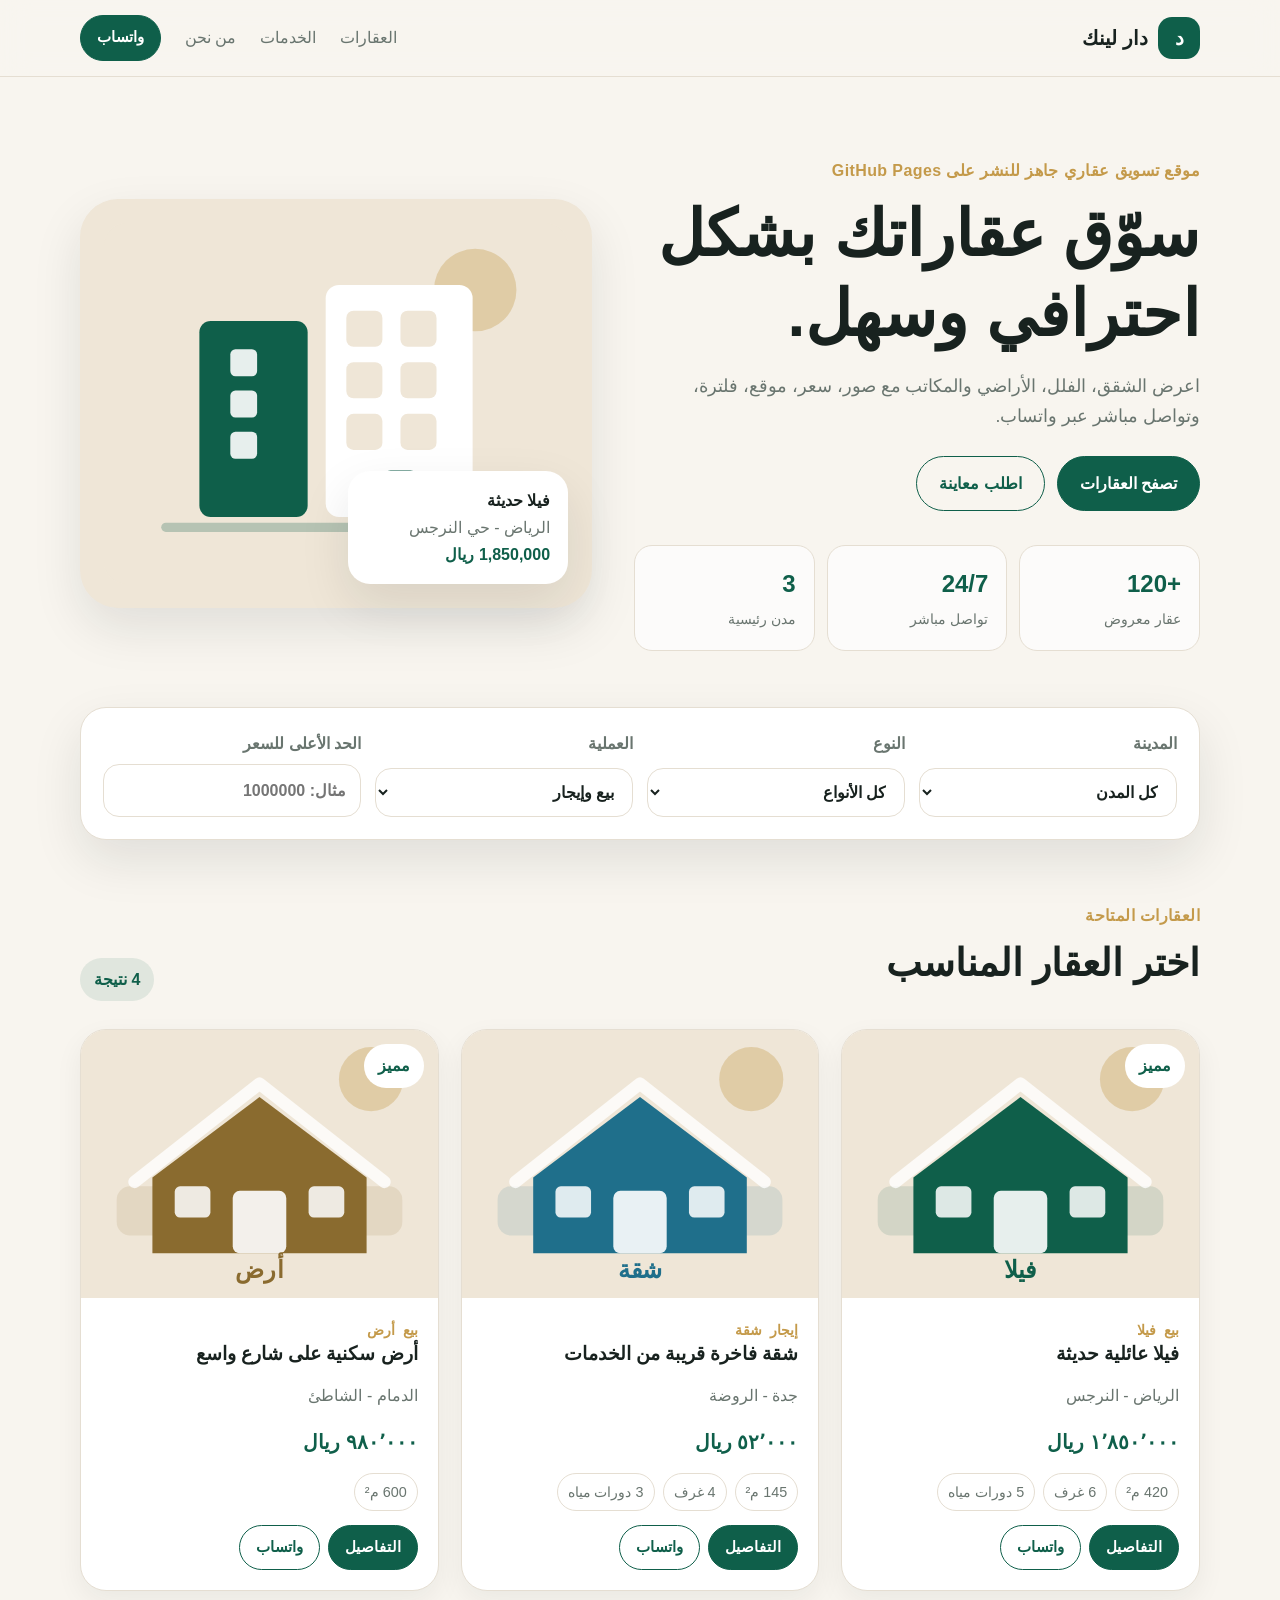
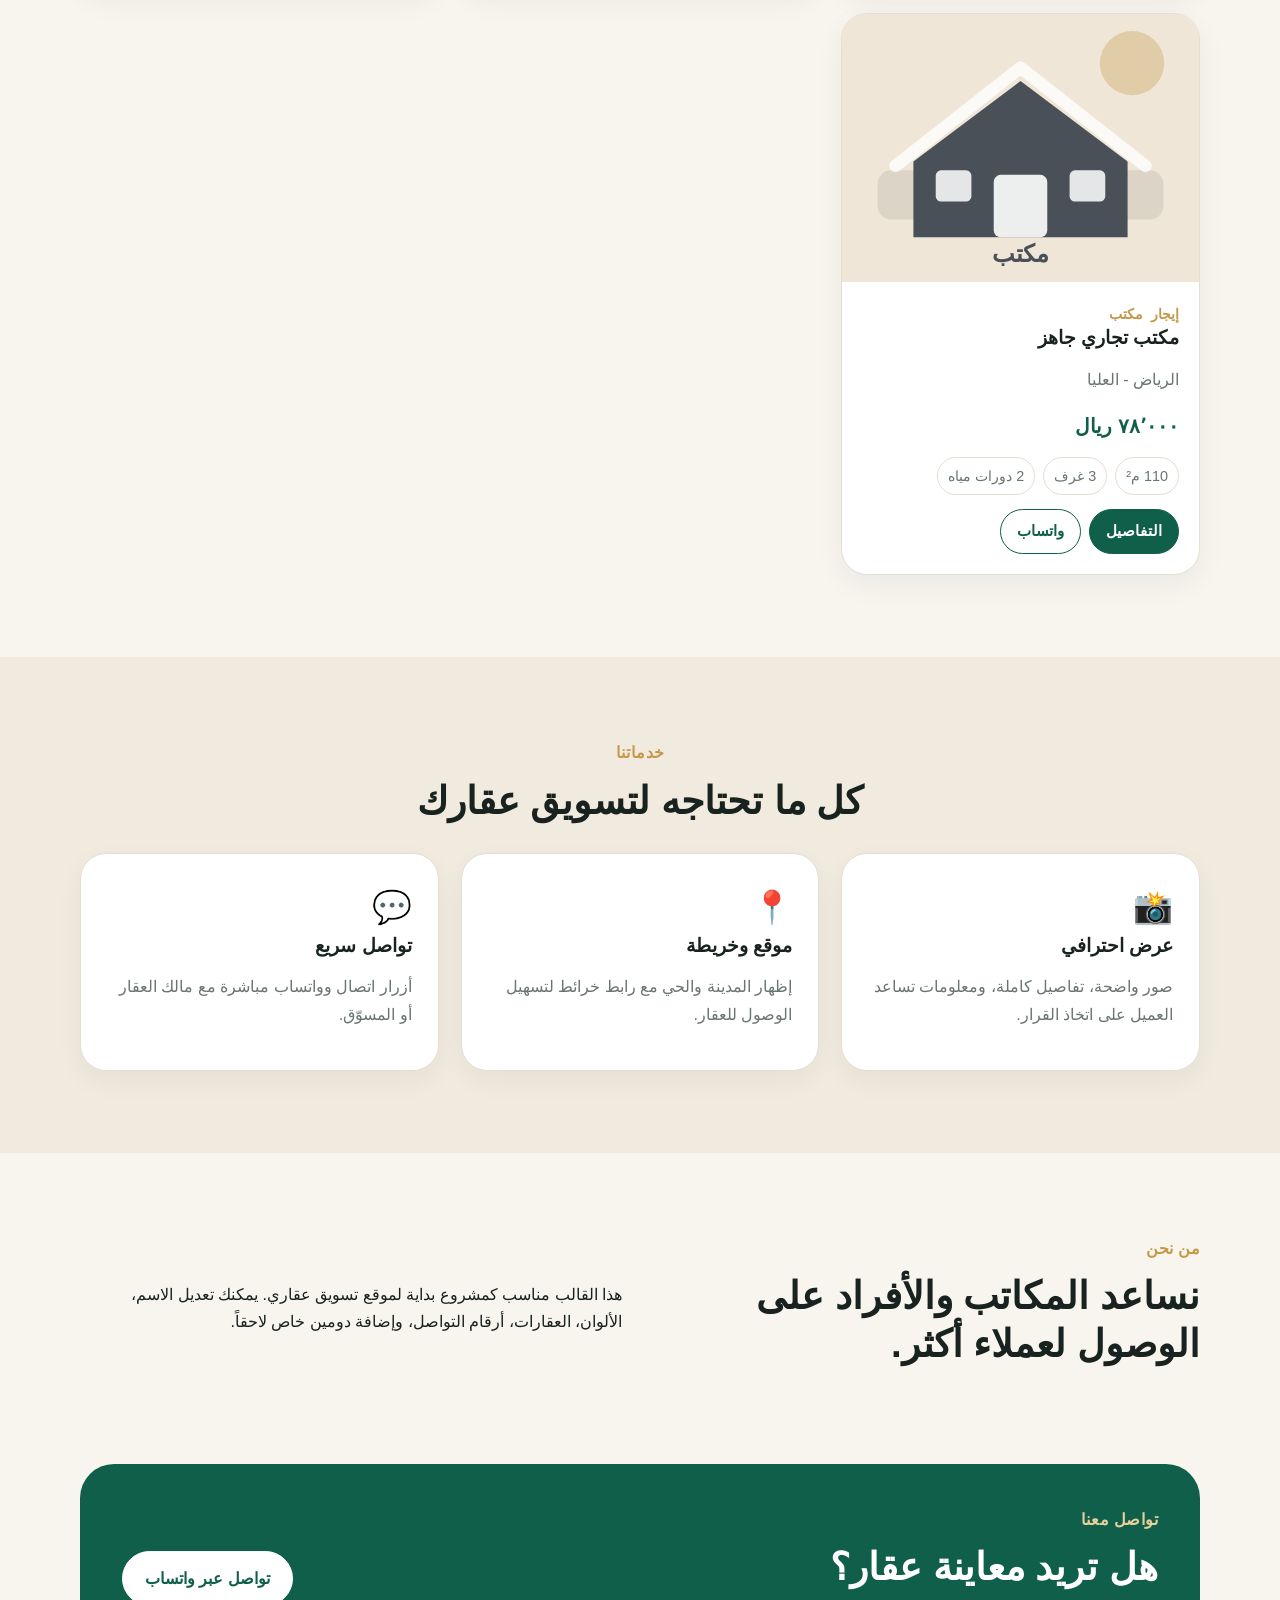
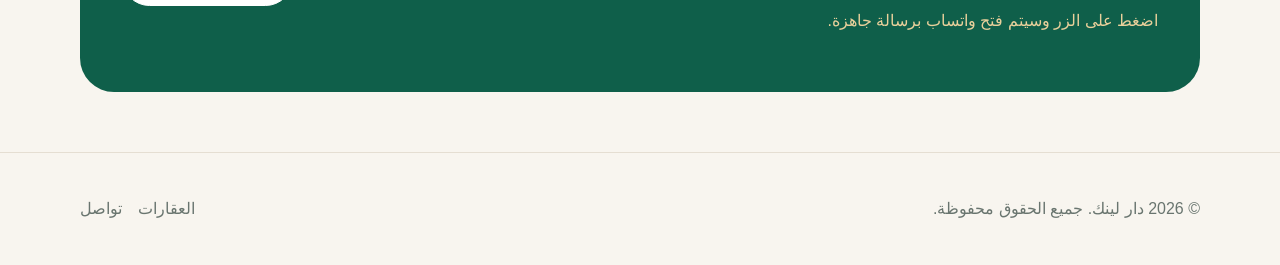
==== index.html @ 7b53329e "Update index.html" ====
<!doctype html>
<html lang="ar" dir="rtl">
<head>
  <meta charset="utf-8" />
  <meta name="viewport" content="width=device-width, initial-scale=1" />
  <meta name="description" content=" تسويق عقاري لعرض الشقق والفلل والأراضي للبيع والإيجار." />
  <title>دار لينك | تسويق عقاري</title>
  <link rel="stylesheet" href="assets/css/style.css" />
</head>
<body>
  <header class="site-header">
    <nav class="navbar container">
      <a class="brand" href="index.html" aria-label="الصفحة الرئيسية">
        <span class="brand-mark">د</span>
        <span>دار لينك</span>
      </a>
      <button class="menu-toggle" aria-label="فتح القائمة">☰</button>
      <div class="nav-links">
        <a href="#properties">العقارات</a>
        <a href="#services">الخدمات</a>
        <a href="#about">من نحن</a>
        <a class="btn btn-small" href="https://wa.me/966500000000" target="_blank" rel="noreferrer">واتساب</a>
      </div>
    </nav>
  </header>

  <main>
    <section class="hero">
      <div class="container hero-grid">
        <div class="hero-content">
          <p class="eyebrow">موقع تسويق عقاري جاهز للنشر على GitHub Pages</p>
          <h1>سوّق عقاراتك بشكل احترافي وسهل.</h1>
          <p class="hero-text">اعرض الشقق، الفلل، الأراضي والمكاتب مع صور، سعر، موقع، فلترة، وتواصل مباشر عبر واتساب.</p>
          <div class="hero-actions">
            <a class="btn" href="#properties">تصفح العقارات</a>
            <a class="btn btn-outline" href="#contact">اطلب معاينة</a>
          </div>
          <div class="stats">
            <div><strong>+120</strong><span>عقار معروض</span></div>
            <div><strong>24/7</strong><span>تواصل مباشر</span></div>
            <div><strong>3</strong><span>مدن رئيسية</span></div>
          </div>
        </div>
        <div class="hero-card">
          <img src="assets/img/hero-building.svg" alt="واجهة عقارية حديثة" />
          <div class="floating-card">
            <strong>فيلا حديثة</strong>
            <span>الرياض - حي النرجس</span>
            <b>1,850,000 ريال</b>
          </div>
        </div>
      </div>
    </section>

    <section class="search-panel container" aria-label="بحث العقارات">
      <div class="filter-grid">
        <label>
          المدينة
          <select id="cityFilter">
            <option value="all">كل المدن</option>
          </select>
        </label>
        <label>
          النوع
          <select id="typeFilter">
            <option value="all">كل الأنواع</option>
          </select>
        </label>
        <label>
          العملية
          <select id="purposeFilter">
            <option value="all">بيع وإيجار</option>
            <option value="بيع">بيع</option>
            <option value="إيجار">إيجار</option>
          </select>
        </label>
        <label>
          الحد الأعلى للسعر
          <input id="priceFilter" type="number" placeholder="مثال: 1000000" />
        </label>
      </div>
    </section>

    <section id="properties" class="section container">
      <div class="section-heading">
        <div>
          <p class="eyebrow">العقارات المتاحة</p>
          <h2>اختر العقار المناسب</h2>
        </div>
        <span id="resultCount" class="pill"></span>
      </div>
      <div id="propertiesGrid" class="properties-grid"></div>
    </section>

    <section id="services" class="section section-soft">
      <div class="container">
        <div class="section-heading centered">
          <p class="eyebrow">خدماتنا</p>
          <h2>كل ما تحتاجه لتسويق عقارك</h2>
        </div>
        <div class="service-grid">
          <article class="service-card">
            <span>📸</span>
            <h3>عرض احترافي</h3>
            <p>صور واضحة، تفاصيل كاملة، ومعلومات تساعد العميل على اتخاذ القرار.</p>
          </article>
          <article class="service-card">
            <span>📍</span>
            <h3>موقع وخريطة</h3>
            <p>إظهار المدينة والحي مع رابط خرائط لتسهيل الوصول للعقار.</p>
          </article>
          <article class="service-card">
            <span>💬</span>
            <h3>تواصل سريع</h3>
            <p>أزرار اتصال وواتساب مباشرة مع مالك العقار أو المسوّق.</p>
          </article>
        </div>
      </div>
    </section>

    <section id="about" class="section container split-section">
      <div>
        <p class="eyebrow">من نحن</p>
        <h2>نساعد المكاتب والأفراد على الوصول لعملاء أكثر.</h2>
      </div>
      <p>هذا القالب مناسب كمشروع بداية لموقع تسويق عقاري. يمكنك تعديل الاسم، الألوان، العقارات، أرقام التواصل، وإضافة دومين خاص لاحقاً.</p>
    </section>

    <section id="contact" class="section container contact-box">
      <div>
        <p class="eyebrow">تواصل معنا</p>
        <h2>هل تريد معاينة عقار؟</h2>
        <p>اضغط على الزر وسيتم فتح واتساب برسالة جاهزة.</p>
      </div>
      <a class="btn" href="https://wa.me/966500000000?text=السلام%20عليكم،%20أرغب%20بالاستفسار%20عن%20عقار" target="_blank" rel="noreferrer">تواصل عبر واتساب</a>
    </section>
  </main>

  <footer class="site-footer">
    <div class="container footer-grid">
      <p>© <span id="year"></span> دار لينك. جميع الحقوق محفوظة.</p>
      <div>
        <a href="#properties">العقارات</a>
        <a href="#contact">تواصل</a>
      </div>
    </div>
  </footer>

  <script src="assets/js/data.js"></script>
  <script src="assets/js/main.js"></script>
</body>
</html>
---- assets/css/style.css ----
:root {
  --bg: #f8f5ef;
  --surface: #ffffff;
  --soft: #efe6d7;
  --text: #18221f;
  --muted: #69756f;
  --primary: #0f5f4a;
  --primary-dark: #0a4335;
  --accent: #c49a4a;
  --border: #e5ded2;
  --shadow: 0 20px 50px rgba(24, 34, 31, .10);
  --radius: 26px;
}

* { box-sizing: border-box; }
html { scroll-behavior: smooth; }
body {
  margin: 0;
  font-family: Tahoma, Arial, sans-serif;
  background: var(--bg);
  color: var(--text);
  line-height: 1.7;
}
a { color: inherit; text-decoration: none; }
img { max-width: 100%; display: block; }
.container { width: min(1120px, calc(100% - 32px)); margin-inline: auto; }

.site-header {
  position: sticky;
  top: 0;
  z-index: 50;
  background: rgba(248, 245, 239, .88);
  backdrop-filter: blur(14px);
  border-bottom: 1px solid var(--border);
}
.navbar { min-height: 76px; display: flex; align-items: center; justify-content: space-between; gap: 24px; }
.brand { display: inline-flex; align-items: center; gap: 10px; font-weight: 800; font-size: 1.25rem; }
.brand-mark {
  width: 42px; height: 42px; display: grid; place-items: center;
  border-radius: 14px; background: var(--primary); color: white;
}
.nav-links { display: flex; align-items: center; gap: 24px; color: var(--muted); }
.nav-links a:hover { color: var(--primary); }
.menu-toggle { display: none; border: 0; background: var(--surface); font-size: 1.5rem; border-radius: 12px; padding: 6px 12px; }

.btn {
  display: inline-flex; align-items: center; justify-content: center;
  padding: 13px 22px; border-radius: 999px; border: 1px solid var(--primary);
  background: var(--primary); color: white; font-weight: 700; cursor: pointer;
  transition: transform .2s ease, background .2s ease;
}
.btn:hover { transform: translateY(-2px); background: var(--primary-dark); }
.btn-outline { background: transparent; color: var(--primary); }
.btn-outline:hover { color: white; }
.btn-small { padding: 9px 16px; font-size: .92rem; }

.hero { padding: 80px 0 36px; overflow: hidden; }
.hero-grid { display: grid; grid-template-columns: 1.05fr .95fr; gap: 42px; align-items: center; }
.eyebrow { margin: 0 0 10px; color: var(--accent); font-weight: 800; letter-spacing: .4px; }
h1, h2, h3 { line-height: 1.25; margin: 0 0 14px; }
h1 { font-size: clamp(2.2rem, 5vw, 4.9rem); max-width: 780px; }
h2 { font-size: clamp(1.8rem, 3vw, 3rem); }
.hero-text { color: var(--muted); font-size: 1.1rem; max-width: 620px; }
.hero-actions { display: flex; flex-wrap: wrap; gap: 12px; margin-top: 24px; }
.stats { display: grid; grid-template-columns: repeat(3, 1fr); gap: 12px; margin-top: 34px; }
.stats div { background: rgba(255,255,255,.68); border: 1px solid var(--border); border-radius: 18px; padding: 18px; }
.stats strong { display: block; font-size: 1.5rem; color: var(--primary); }
.stats span { color: var(--muted); font-size: .9rem; }
.hero-card { position: relative; background: var(--soft); padding: 24px; border-radius: 38px; box-shadow: var(--shadow); }
.floating-card { position: absolute; right: 24px; bottom: 24px; background: white; border-radius: 22px; padding: 16px 18px; min-width: 220px; box-shadow: var(--shadow); }
.floating-card span { display: block; color: var(--muted); }
.floating-card b { color: var(--primary); }

.search-panel {
  background: var(--surface); border: 1px solid var(--border); border-radius: var(--radius);
  padding: 22px; box-shadow: var(--shadow); transform: translateY(20px);
}
.filter-grid { display: grid; grid-template-columns: repeat(4, 1fr); gap: 14px; }
label { display: grid; gap: 7px; color: var(--muted); font-weight: 700; }
select, input, textarea {
  width: 100%; border: 1px solid var(--border); border-radius: 16px; padding: 12px 14px;
  background: #fff; color: var(--text); font: inherit; outline: none;
}
select:focus, input:focus, textarea:focus { border-color: var(--primary); }

.section { padding: 82px 0; }
.section-soft { background: #f1eadf; }
.section-heading { display: flex; align-items: end; justify-content: space-between; gap: 16px; margin-bottom: 28px; }
.section-heading.centered { text-align: center; display: block; }
.pill, .badge { background: rgba(15, 95, 74, .1); color: var(--primary); padding: 8px 14px; border-radius: 999px; font-weight: 800; }
.properties-grid { display: grid; grid-template-columns: repeat(3, 1fr); gap: 22px; }
.property-card { background: var(--surface); border: 1px solid var(--border); border-radius: var(--radius); overflow: hidden; box-shadow: 0 10px 28px rgba(24,34,31,.06); }
.property-image { position: relative; aspect-ratio: 4/3; background: var(--soft); overflow: hidden; }
.property-image img { width: 100%; height: 100%; object-fit: cover; }
.badge { position: absolute; top: 14px; right: 14px; background: white; }
.property-body { padding: 20px; }
.property-meta { display: flex; gap: 8px; color: var(--accent); font-weight: 800; font-size: .9rem; }
.property-body p, .muted, .location { color: var(--muted); }
.price { display: block; color: var(--primary); font-size: 1.25rem; margin: 10px 0; }
.price.big { font-size: 2rem; }
.features { display: flex; flex-wrap: wrap; gap: 8px; margin: 14px 0; }
.features span { border: 1px solid var(--border); border-radius: 999px; padding: 6px 10px; color: var(--muted); font-size: .9rem; }
.card-actions { display: flex; gap: 8px; flex-wrap: wrap; }
.empty-state { grid-column: 1 / -1; text-align: center; padding: 50px; background: white; border-radius: var(--radius); color: var(--muted); }

.service-grid { display: grid; grid-template-columns: repeat(3, 1fr); gap: 22px; margin-top: 28px; }
.service-card { background: var(--surface); border: 1px solid var(--border); padding: 26px; border-radius: var(--radius); box-shadow: 0 10px 26px rgba(24,34,31,.05); }
.service-card span { font-size: 2rem; }
.service-card p { color: var(--muted); }
.split-section { display: grid; grid-template-columns: 1fr 1fr; gap: 36px; align-items: center; }
.contact-box { background: var(--primary); color: white; border-radius: 34px; padding: 42px; margin-bottom: 60px; display: flex; justify-content: space-between; gap: 20px; align-items: center; }
.contact-box .eyebrow, .contact-box p { color: #e9d09b; }
.contact-box .btn { background: white; color: var(--primary); border-color: white; }

.site-footer { border-top: 1px solid var(--border); padding: 26px 0; color: var(--muted); }
.footer-grid { display: flex; align-items: center; justify-content: space-between; gap: 16px; }
.footer-grid div { display: flex; gap: 16px; }

.details-card { background: white; border: 1px solid var(--border); border-radius: 34px; padding: 28px; box-shadow: var(--shadow); }
.details-grid { display: grid; grid-template-columns: .95fr 1.05fr; gap: 32px; align-items: center; }
.details-image { width: 100%; border-radius: 26px; background: var(--soft); }
.details-features { margin: 22px 0; }
.narrow { width: min(760px, calc(100% - 32px)); }
.form-card { background: white; border: 1px solid var(--border); border-radius: var(--radius); padding: 24px; display: grid; gap: 16px; box-shadow: var(--shadow); }

@media (max-width: 900px) {
  .hero-grid, .details-grid, .split-section { grid-template-columns: 1fr; }
  .filter-grid, .properties-grid, .service-grid { grid-template-columns: 1fr 1fr; }
}
@media (max-width: 680px) {
  .menu-toggle { display: block; }
  .nav-links { display: none; position: absolute; top: 76px; left: 16px; right: 16px; background: white; border: 1px solid var(--border); border-radius: 20px; padding: 18px; flex-direction: column; align-items: stretch; }
  .nav-links.visible { display: flex; }
  .filter-grid, .properties-grid, .service-grid, .stats { grid-template-columns: 1fr; }
  .hero { padding-top: 42px; }
  .contact-box, .footer-grid { flex-direction: column; align-items: flex-start; }
  .floating-card { position: static; margin-top: 12px; }
}
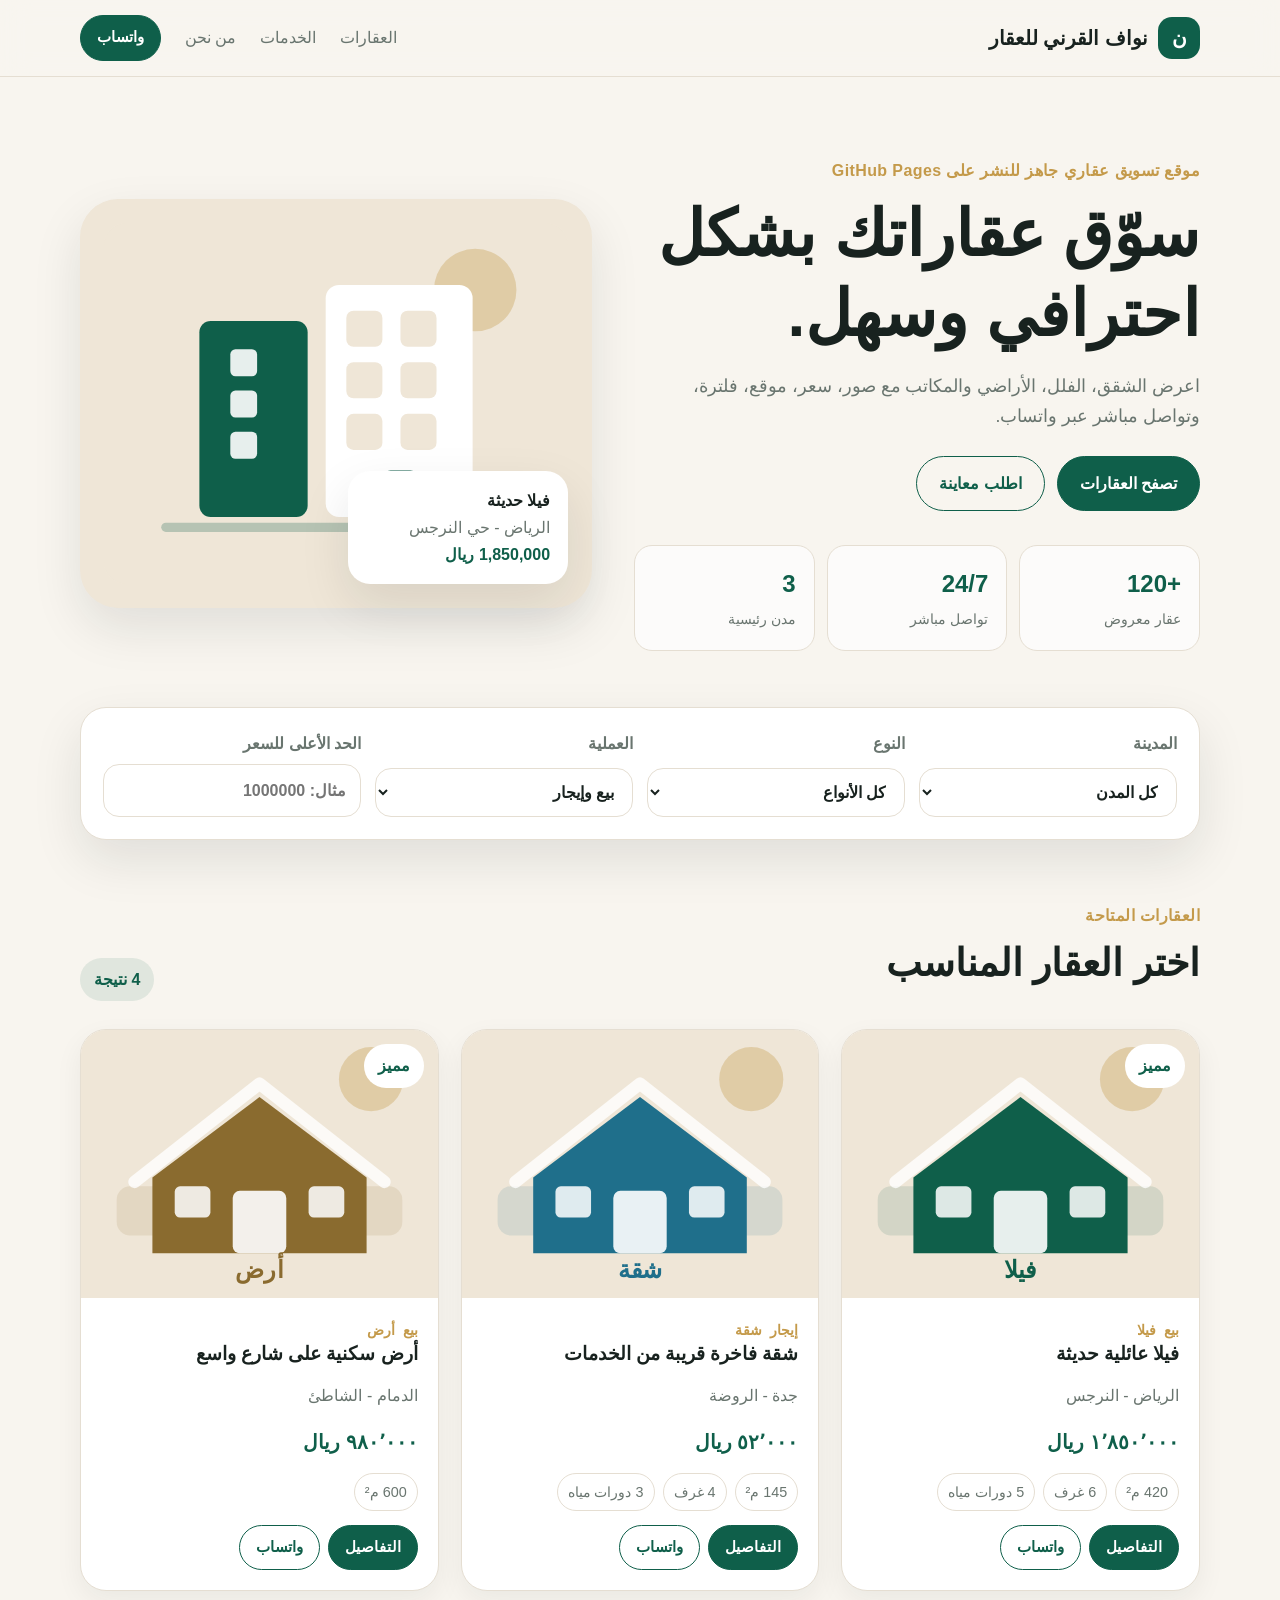
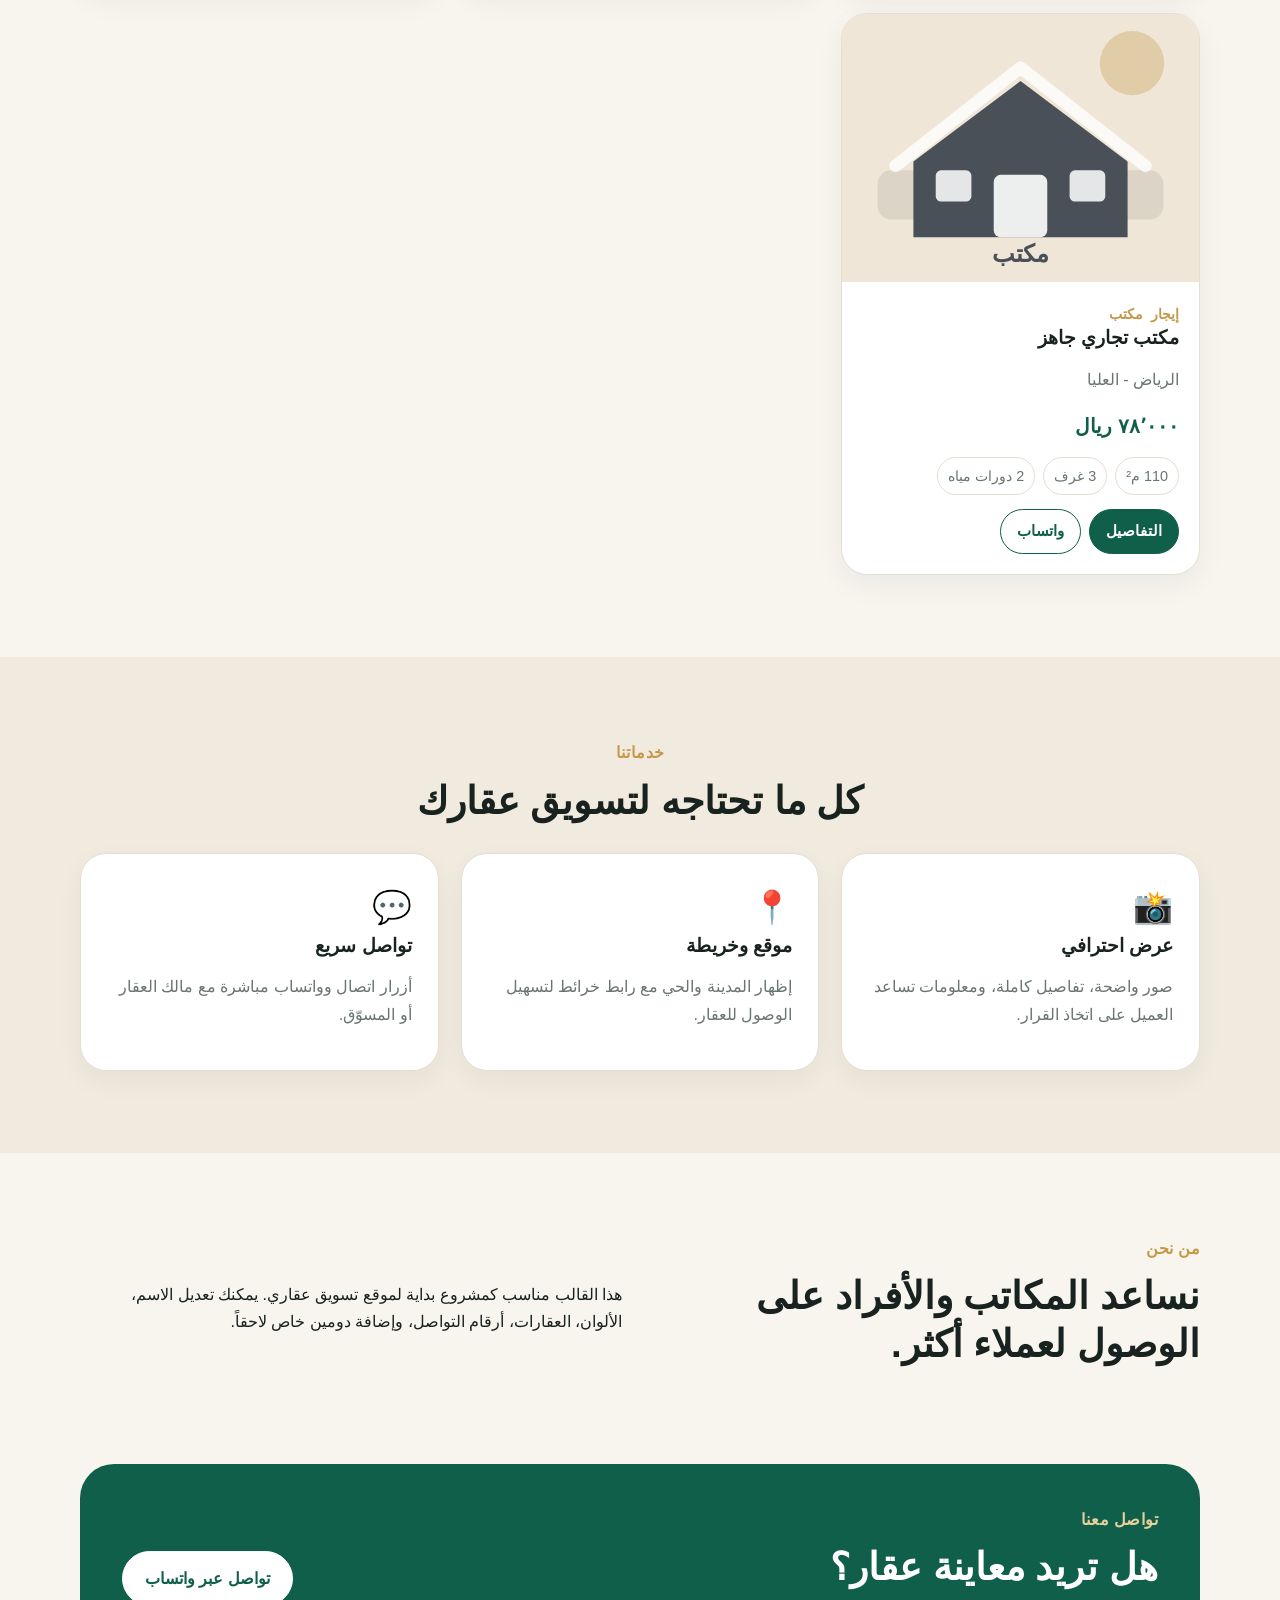
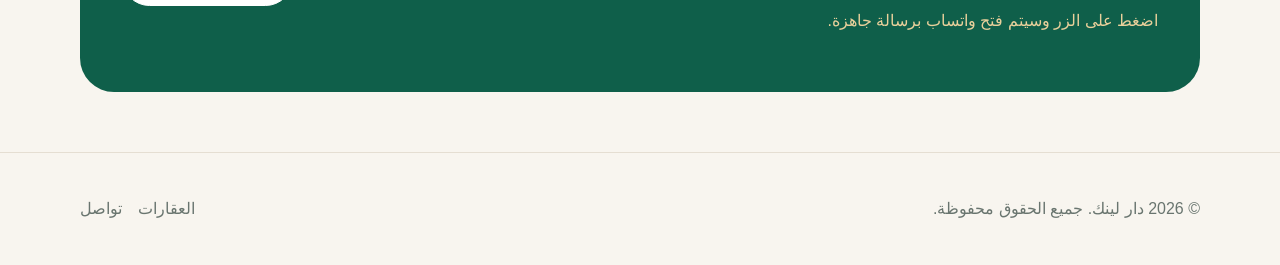
==== commit 7a75f287: "Update index.html" ====
--- a/index.html
+++ b/index.html
@@ -4,15 +4,15 @@
   <meta charset="utf-8" />
   <meta name="viewport" content="width=device-width, initial-scale=1" />
   <meta name="description" content=" تسويق عقاري لعرض الشقق والفلل والأراضي للبيع والإيجار." />
-  <title>دار لينك | تسويق عقاري</title>
+  <title>نواف القرني للعقار</title>
   <link rel="stylesheet" href="assets/css/style.css" />
 </head>
 <body>
   <header class="site-header">
     <nav class="navbar container">
       <a class="brand" href="index.html" aria-label="الصفحة الرئيسية">
-        <span class="brand-mark">د</span>
-        <span>دار لينك</span>
+        <span class="brand-mark">ن</span>
+        <span>نواف القرني للعقار</span>
       </a>
       <button class="menu-toggle" aria-label="فتح القائمة">☰</button>
       <div class="nav-links">
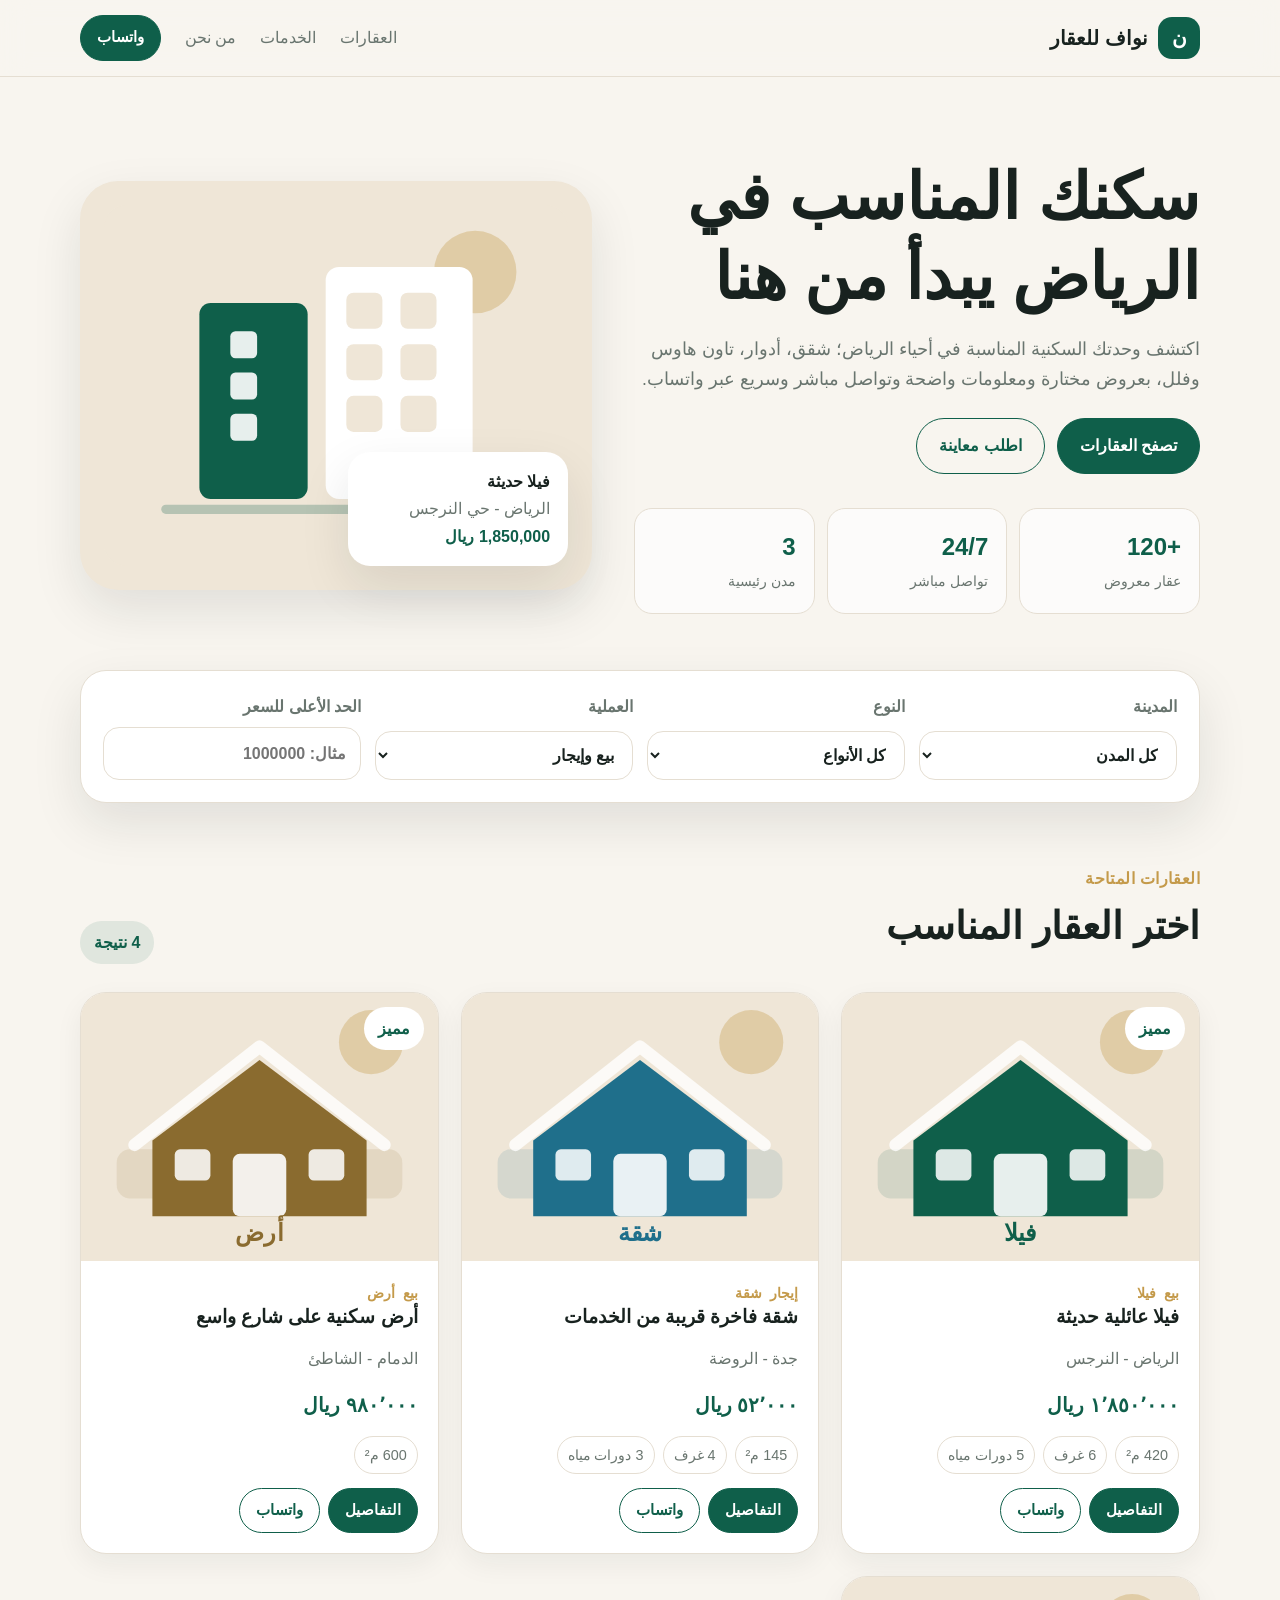
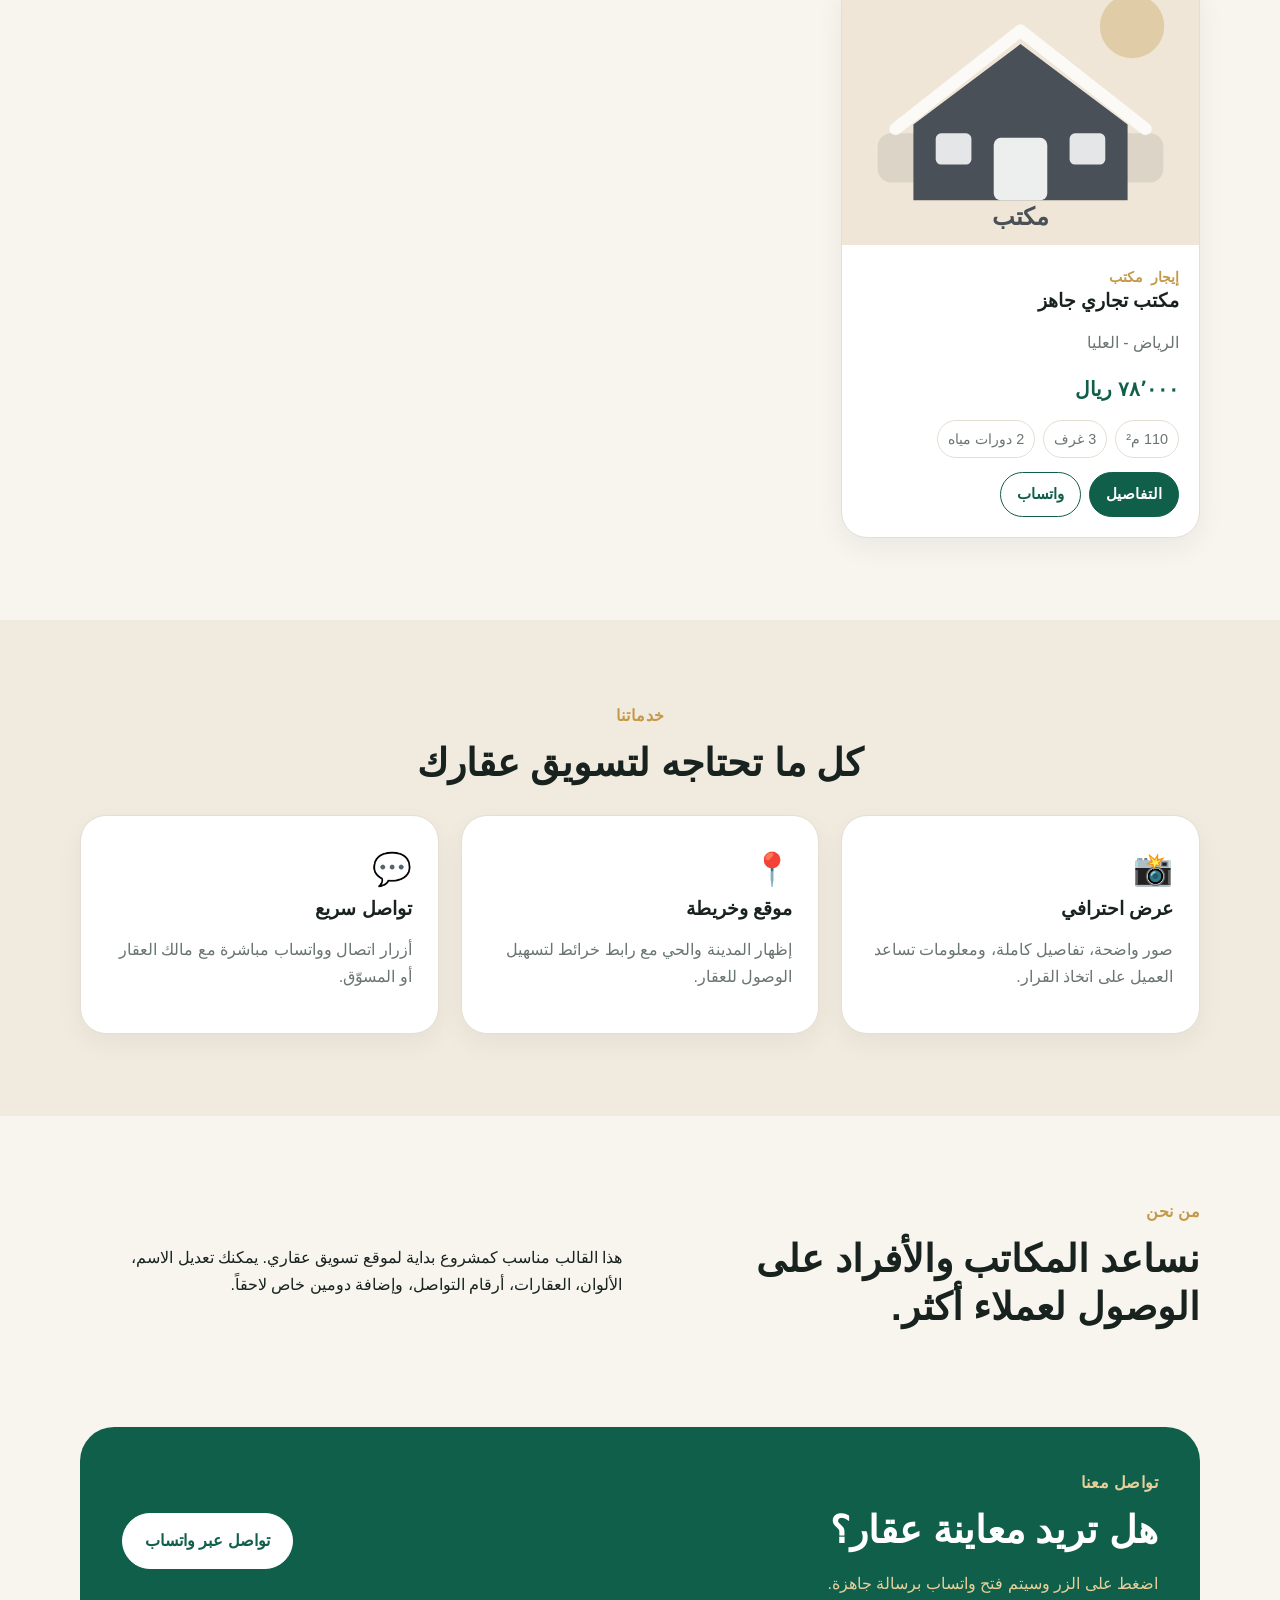
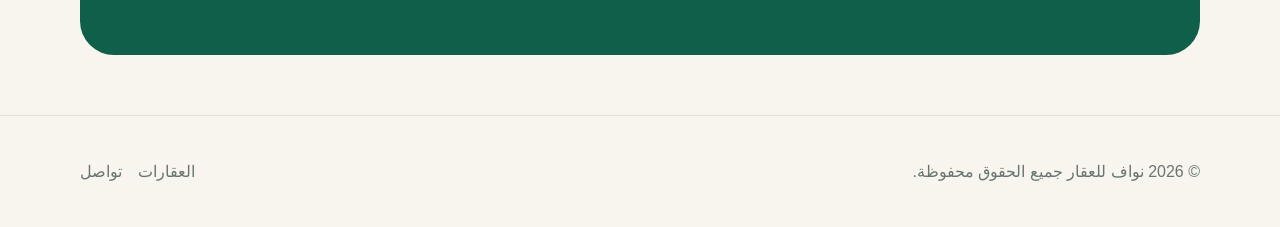
==== commit 14825793: "Update index.html" ====
--- a/index.html
+++ b/index.html
@@ -4,7 +4,7 @@
   <meta charset="utf-8" />
   <meta name="viewport" content="width=device-width, initial-scale=1" />
   <meta name="description" content=" تسويق عقاري لعرض الشقق والفلل والأراضي للبيع والإيجار." />
-  <title>نواف القرني للعقار</title>
+  <title>نواف للعقار</title>
   <link rel="stylesheet" href="assets/css/style.css" />
 </head>
 <body>
@@ -12,14 +12,14 @@
     <nav class="navbar container">
       <a class="brand" href="index.html" aria-label="الصفحة الرئيسية">
         <span class="brand-mark">ن</span>
-        <span>نواف القرني للعقار</span>
+        <span>نواف للعقار</span>
       </a>
       <button class="menu-toggle" aria-label="فتح القائمة">☰</button>
       <div class="nav-links">
         <a href="#properties">العقارات</a>
         <a href="#services">الخدمات</a>
         <a href="#about">من نحن</a>
-        <a class="btn btn-small" href="https://wa.me/966500000000" target="_blank" rel="noreferrer">واتساب</a>
+        <a class="btn btn-small" href="https://wa.me/966566081499" target="_blank" rel="noreferrer">واتساب</a>
       </div>
     </nav>
   </header>
@@ -28,9 +28,9 @@
     <section class="hero">
       <div class="container hero-grid">
         <div class="hero-content">
-          <p class="eyebrow">موقع تسويق عقاري جاهز للنشر على GitHub Pages</p>
-          <h1>سوّق عقاراتك بشكل احترافي وسهل.</h1>
-          <p class="hero-text">اعرض الشقق، الفلل، الأراضي والمكاتب مع صور، سعر، موقع، فلترة، وتواصل مباشر عبر واتساب.</p>
+          
+          <h1>سكنك المناسب في الرياض يبدأ من هنا</h1>
+          <p class="hero-text">اكتشف وحدتك السكنية المناسبة في أحياء الرياض؛ شقق، أدوار، تاون هاوس وفلل، بعروض مختارة ومعلومات واضحة وتواصل مباشر وسريع عبر واتساب.</p>
           <div class="hero-actions">
             <a class="btn" href="#properties">تصفح العقارات</a>
             <a class="btn btn-outline" href="#contact">اطلب معاينة</a>
@@ -138,7 +138,7 @@
 
   <footer class="site-footer">
     <div class="container footer-grid">
-      <p>© <span id="year"></span> دار لينك. جميع الحقوق محفوظة.</p>
+      <p>© <span id="year"></span> نواف للعقار جميع الحقوق محفوظة.</p>
       <div>
         <a href="#properties">العقارات</a>
         <a href="#contact">تواصل</a>
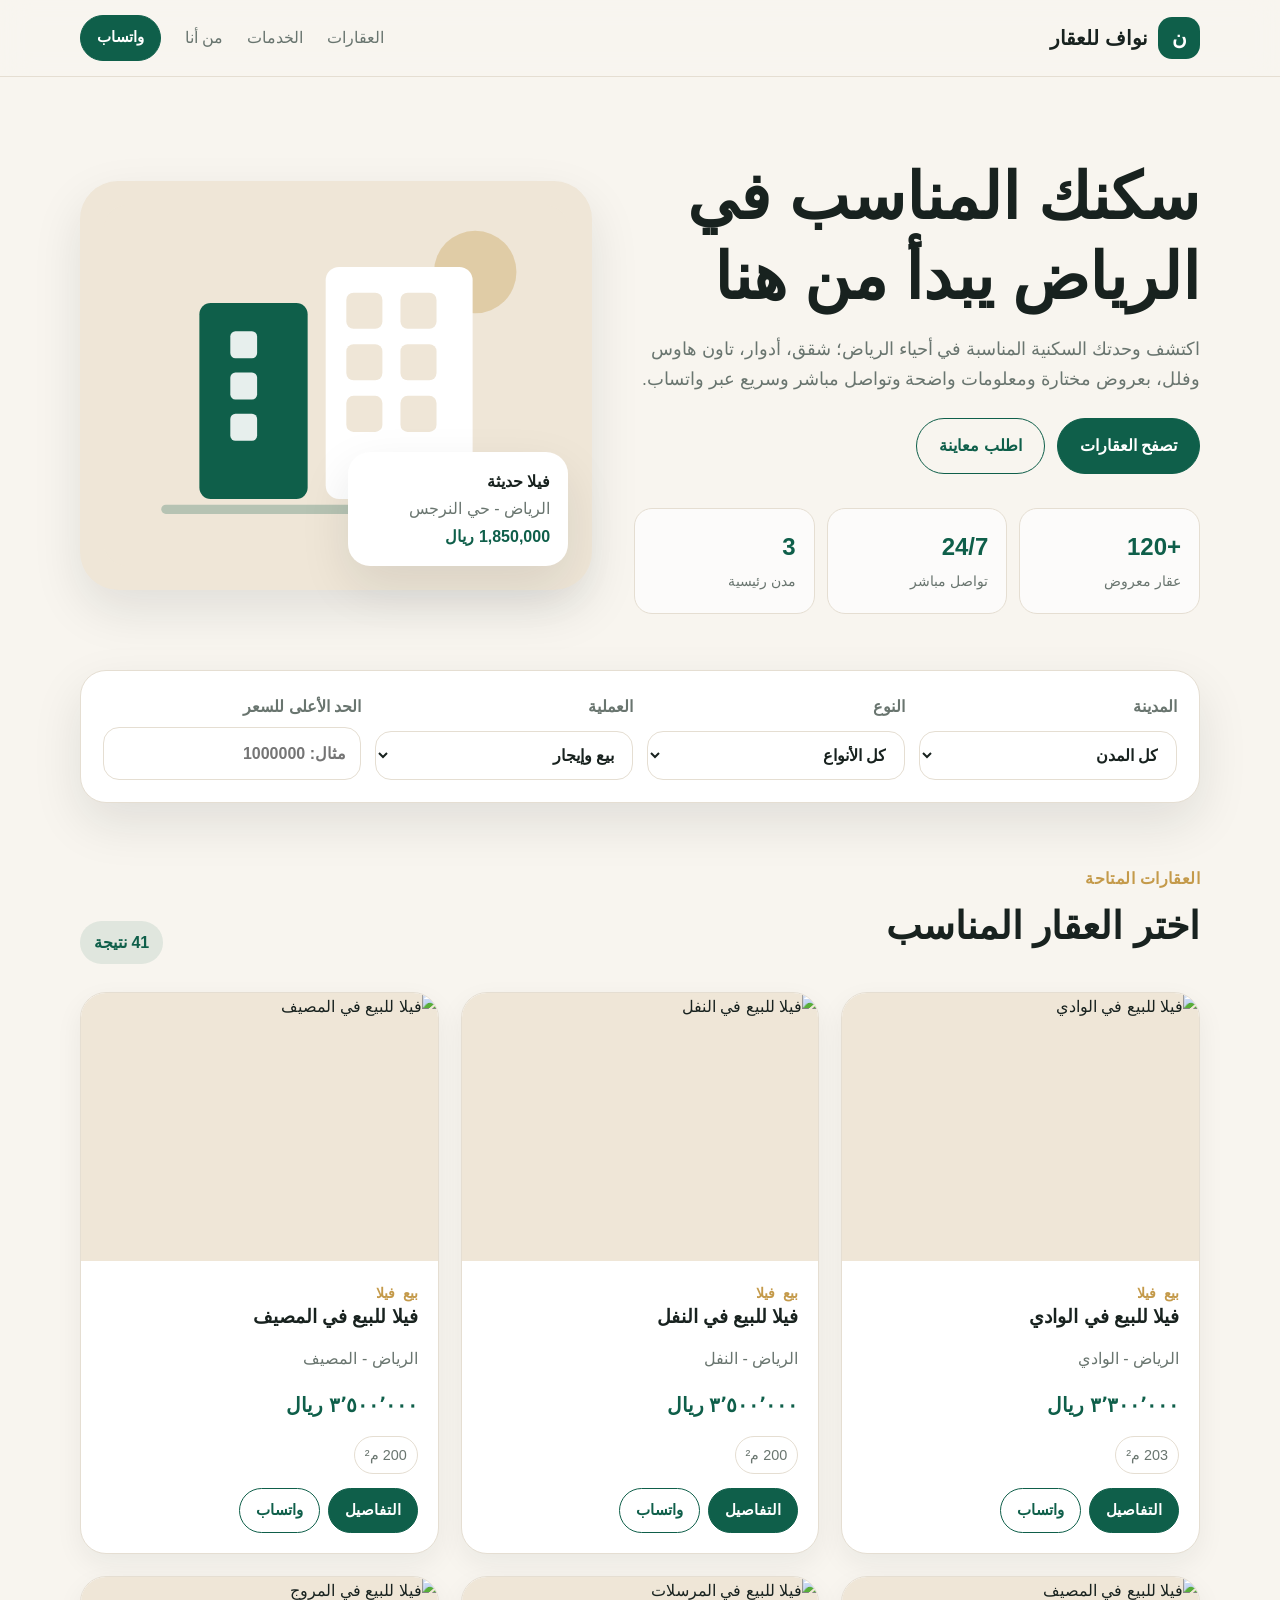
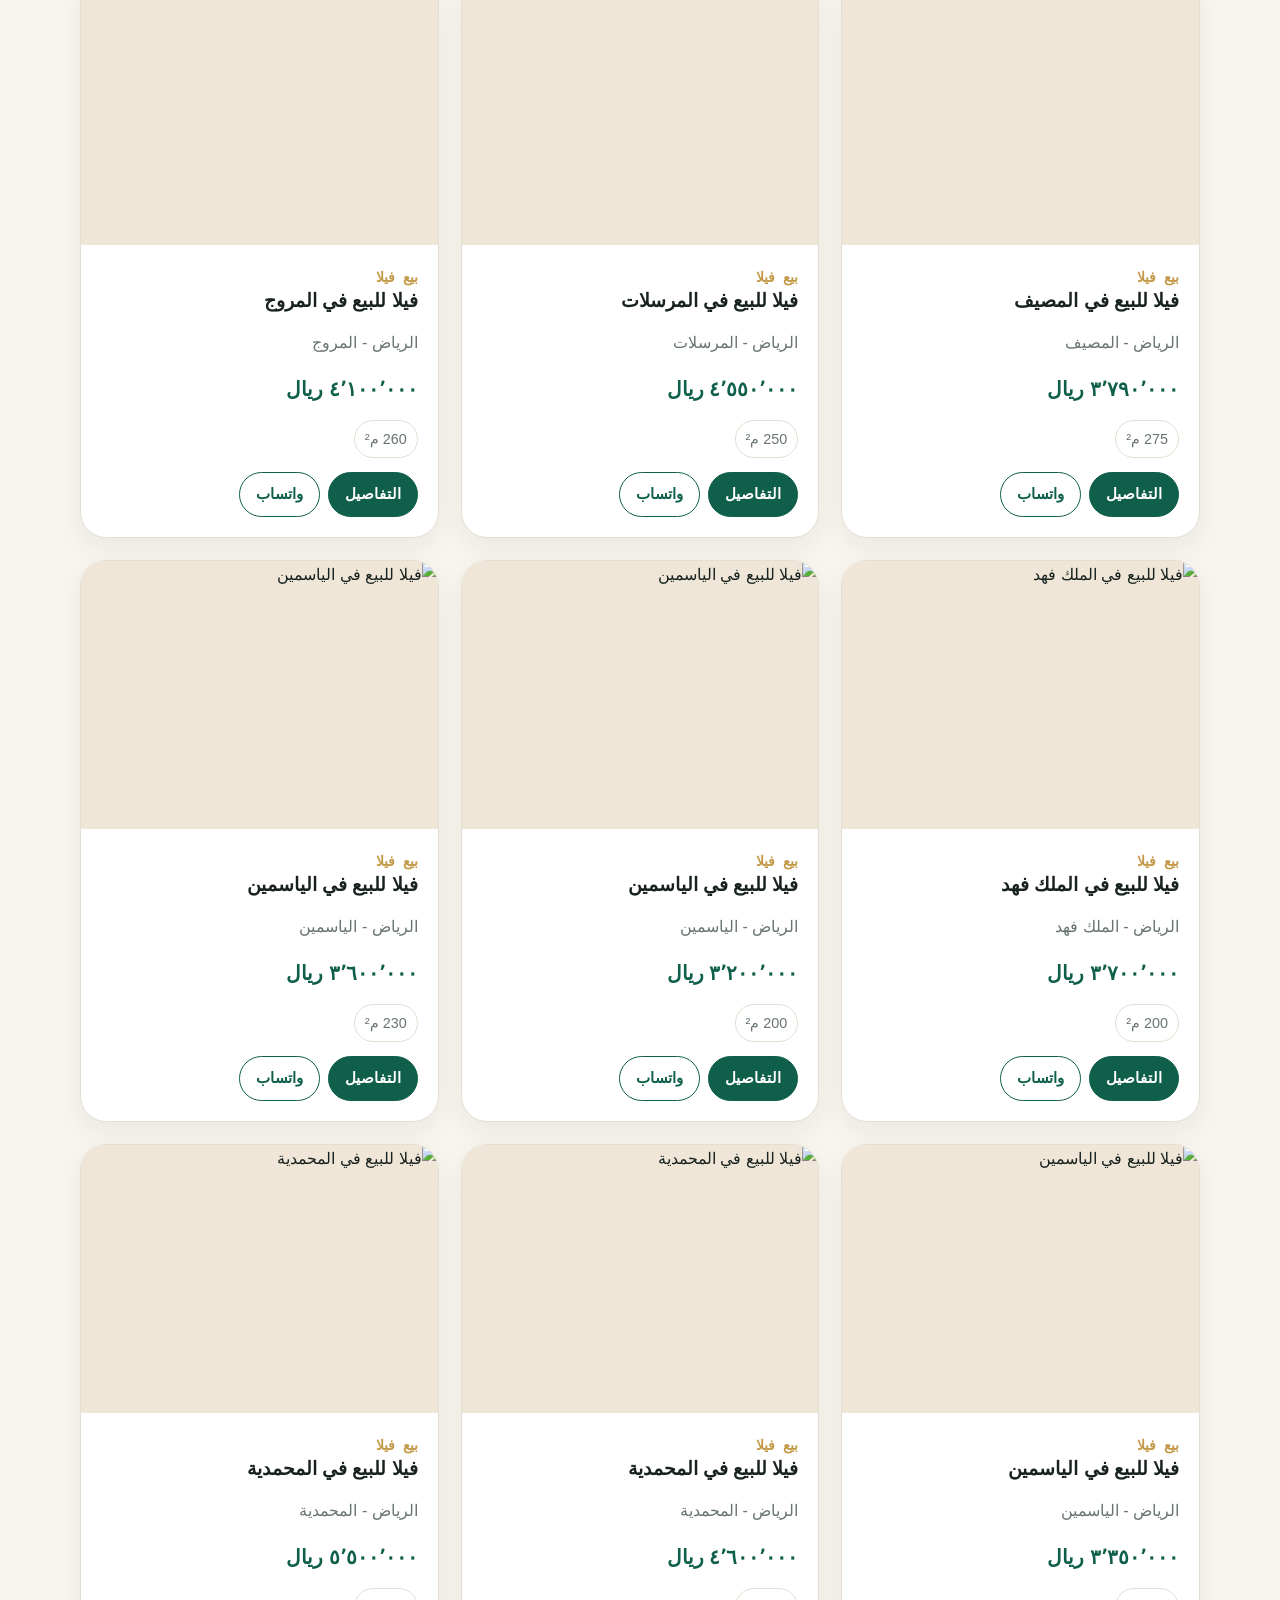
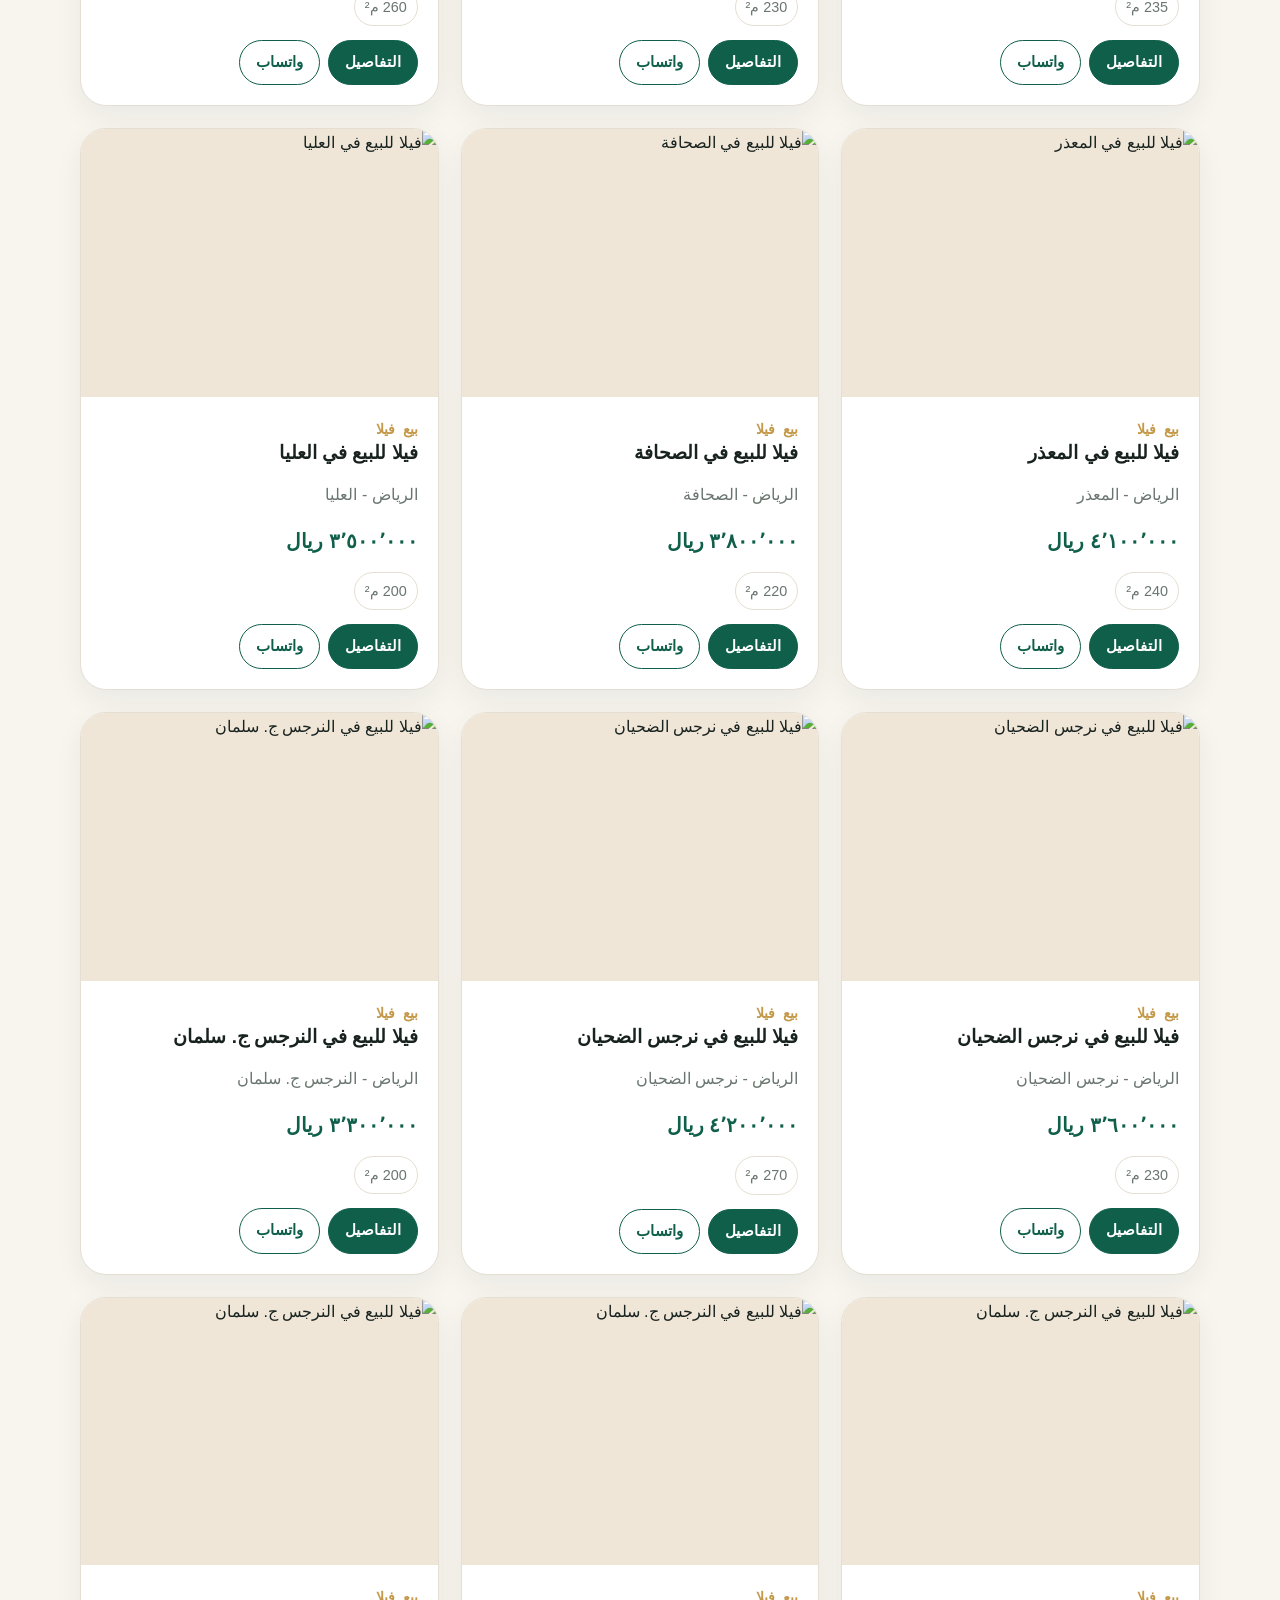
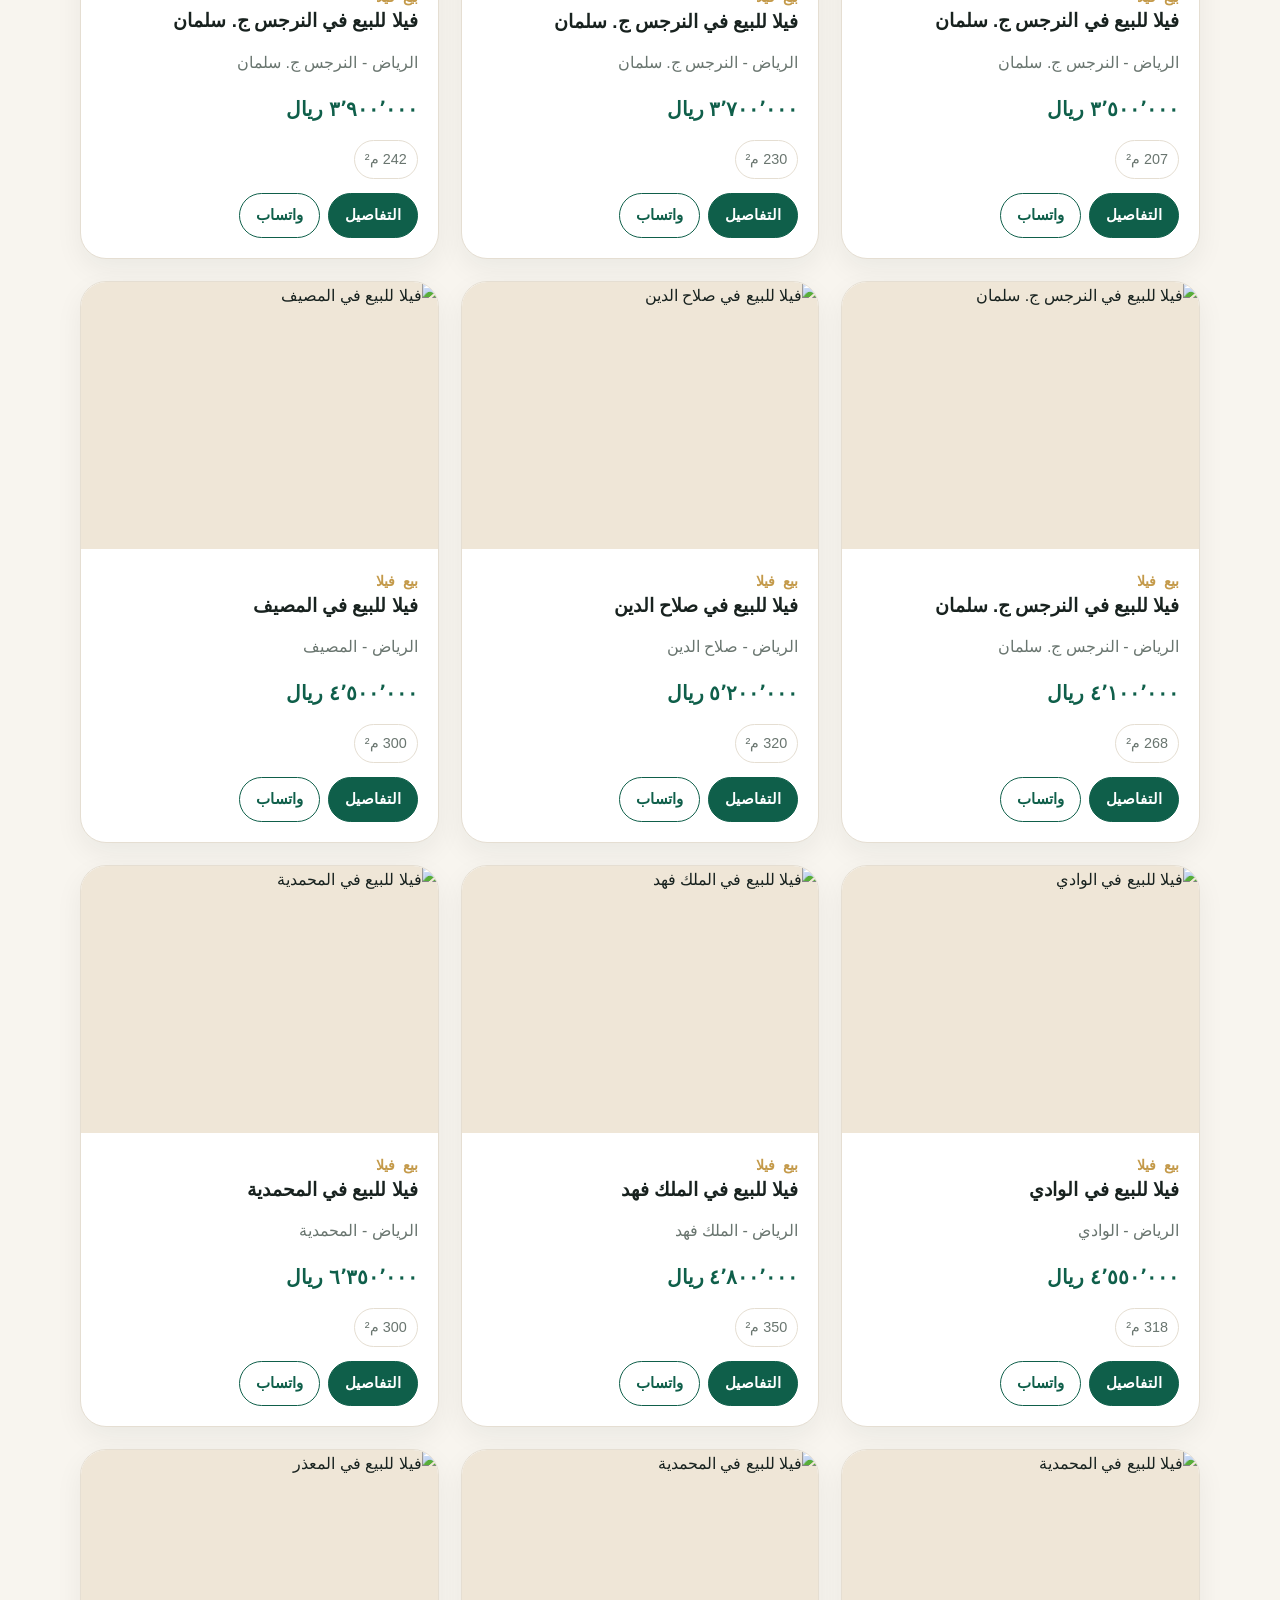
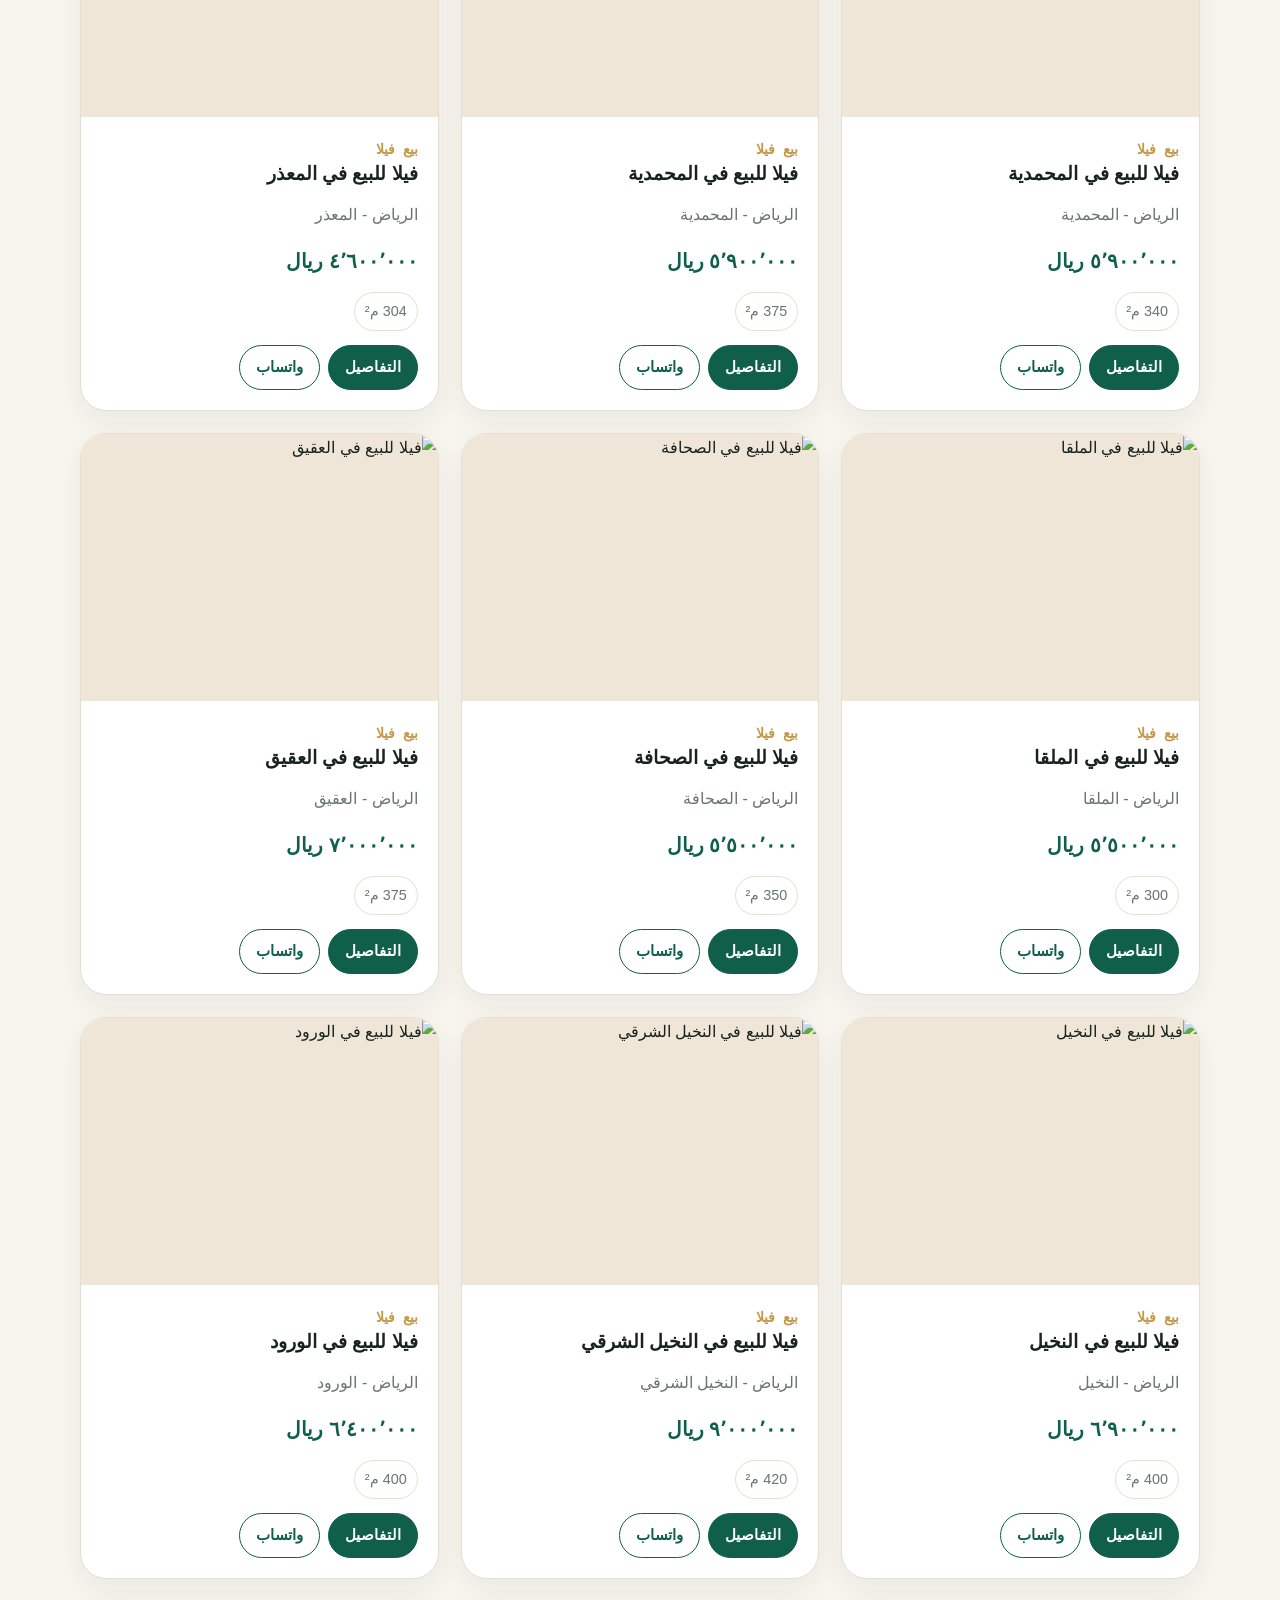
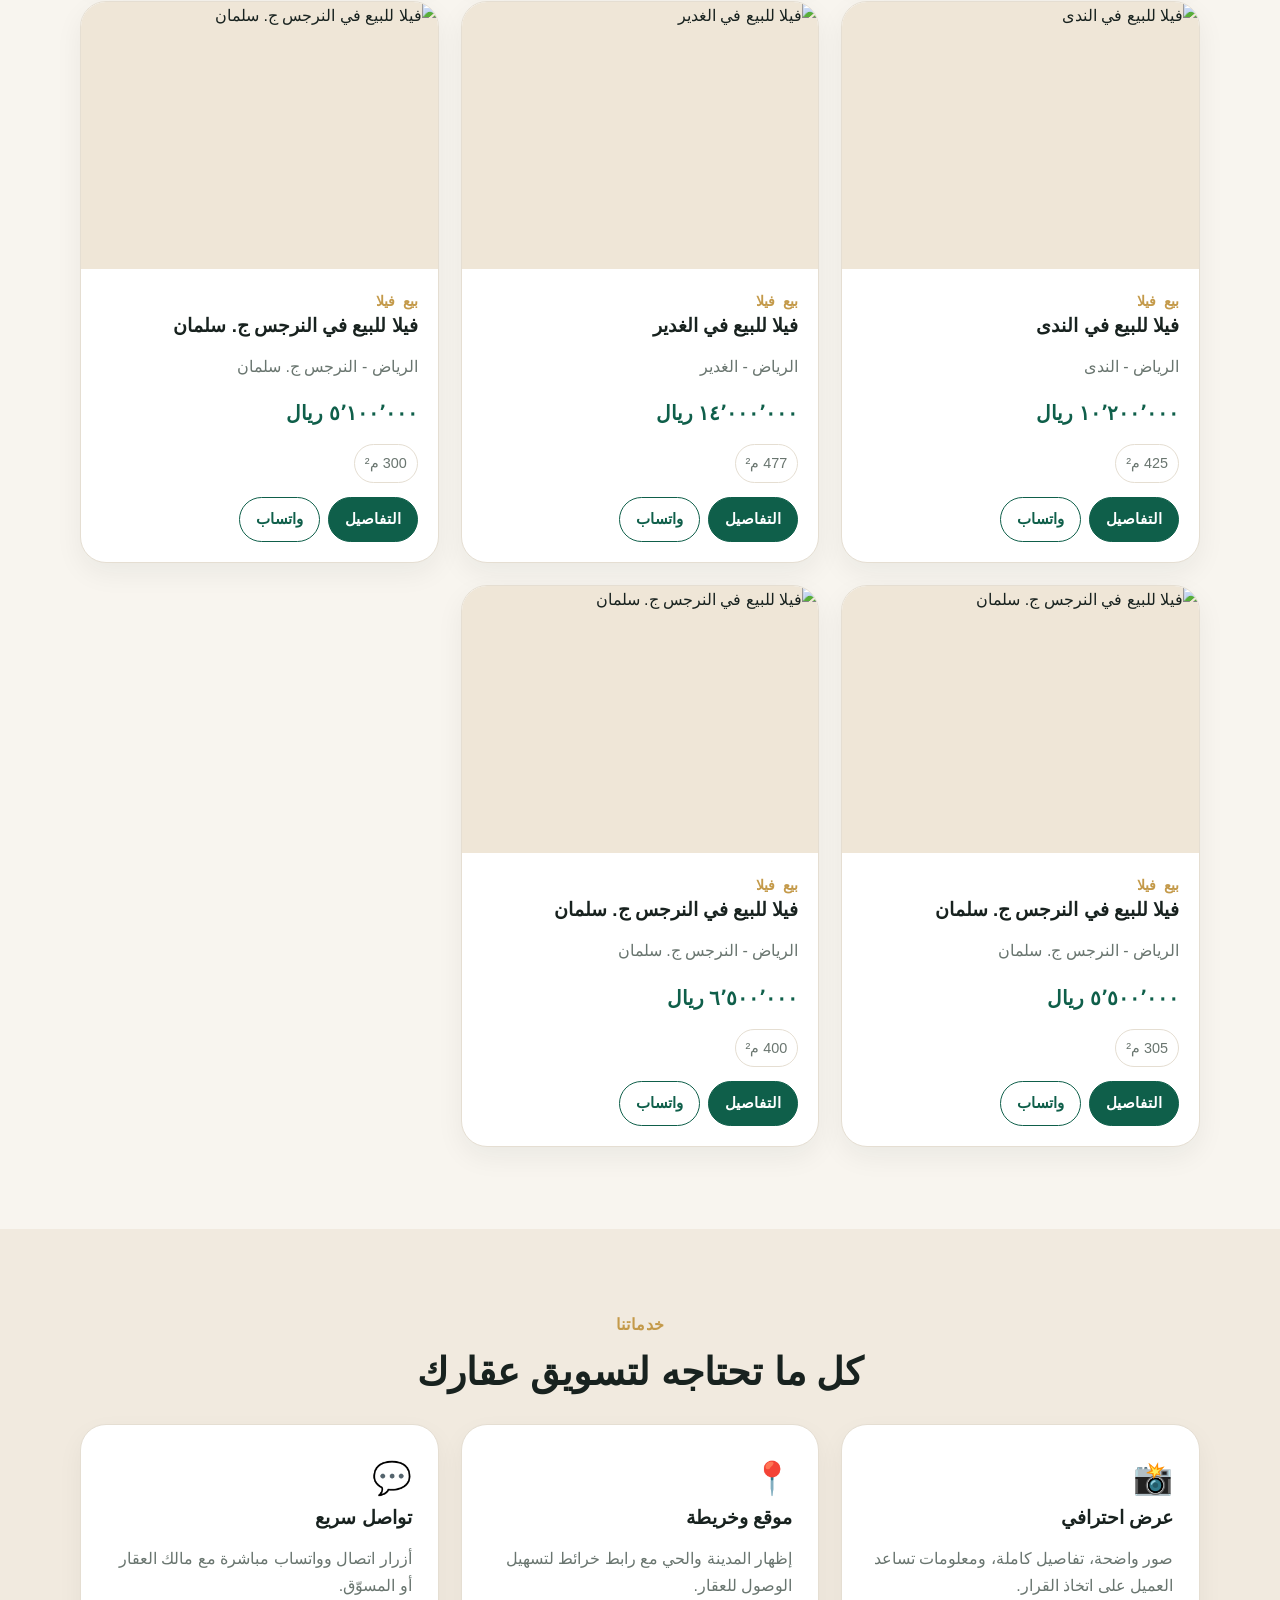
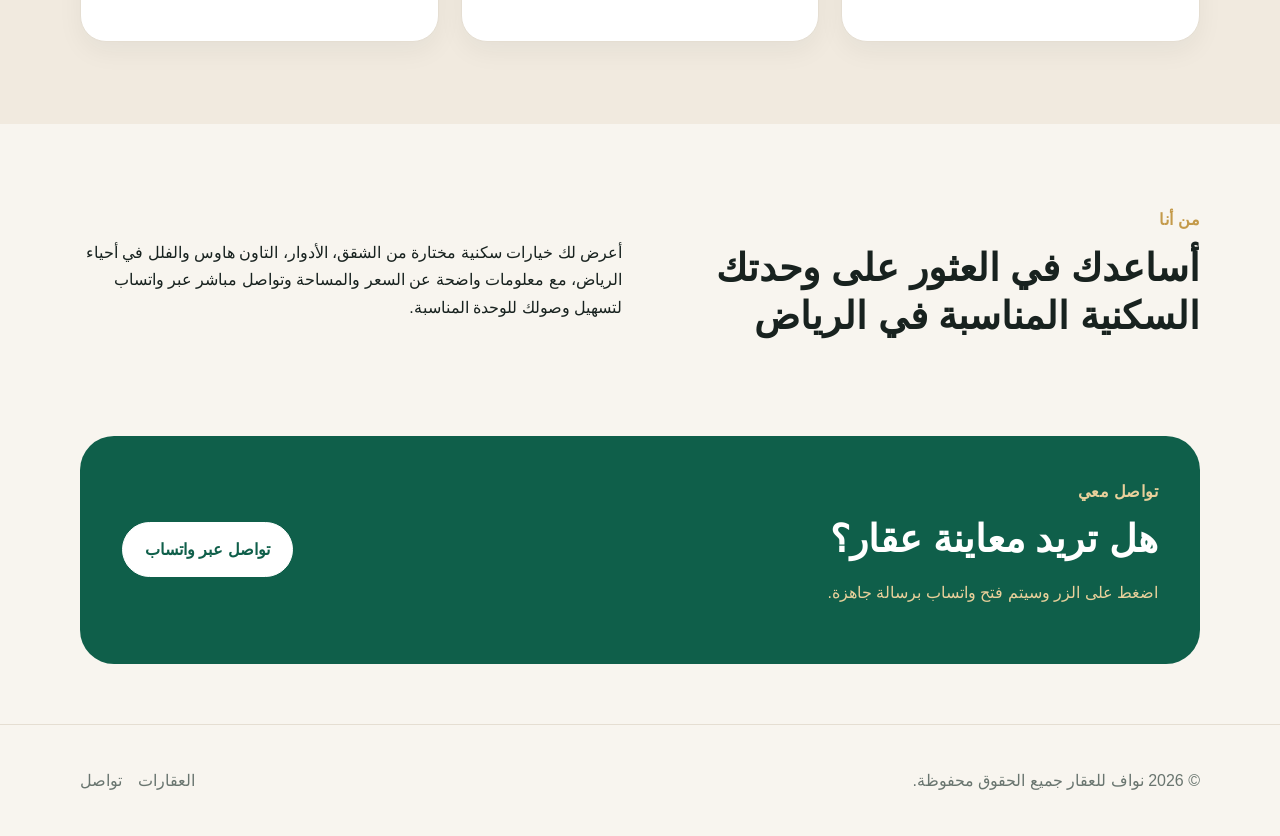
==== commit 3e01a915: "Update index.html" ====
--- a/index.html
+++ b/index.html
@@ -18,7 +18,7 @@
       <div class="nav-links">
         <a href="#properties">العقارات</a>
         <a href="#services">الخدمات</a>
-        <a href="#about">من نحن</a>
+        <a href="#about">من أنا</a>
         <a class="btn btn-small" href="https://wa.me/966566081499" target="_blank" rel="noreferrer">واتساب</a>
       </div>
     </nav>
@@ -120,19 +120,19 @@
 
     <section id="about" class="section container split-section">
       <div>
-        <p class="eyebrow">من نحن</p>
-        <h2>نساعد المكاتب والأفراد على الوصول لعملاء أكثر.</h2>
+        <p class="eyebrow">من أنا</p>
+        <h2>أساعدك في العثور على وحدتك السكنية المناسبة في الرياض</h2>
       </div>
-      <p>هذا القالب مناسب كمشروع بداية لموقع تسويق عقاري. يمكنك تعديل الاسم، الألوان، العقارات، أرقام التواصل، وإضافة دومين خاص لاحقاً.</p>
+      <p>أعرض لك خيارات سكنية مختارة من الشقق، الأدوار، التاون هاوس والفلل في أحياء الرياض، مع معلومات واضحة عن السعر والمساحة وتواصل مباشر عبر واتساب لتسهيل وصولك للوحدة المناسبة.</p>
     </section>
 
     <section id="contact" class="section container contact-box">
       <div>
-        <p class="eyebrow">تواصل معنا</p>
+        <p class="eyebrow">تواصل معي</p>
         <h2>هل تريد معاينة عقار؟</h2>
         <p>اضغط على الزر وسيتم فتح واتساب برسالة جاهزة.</p>
       </div>
-      <a class="btn" href="https://wa.me/966500000000?text=السلام%20عليكم،%20أرغب%20بالاستفسار%20عن%20عقار" target="_blank" rel="noreferrer">تواصل عبر واتساب</a>
+      <a class="btn" href="https://wa.me/966566081499?text=السلام%20عليكم،%20أرغب%20بالاستفسار%20عن%20عقار" target="_blank" rel="noreferrer">تواصل عبر واتساب</a>
     </section>
   </main>
 
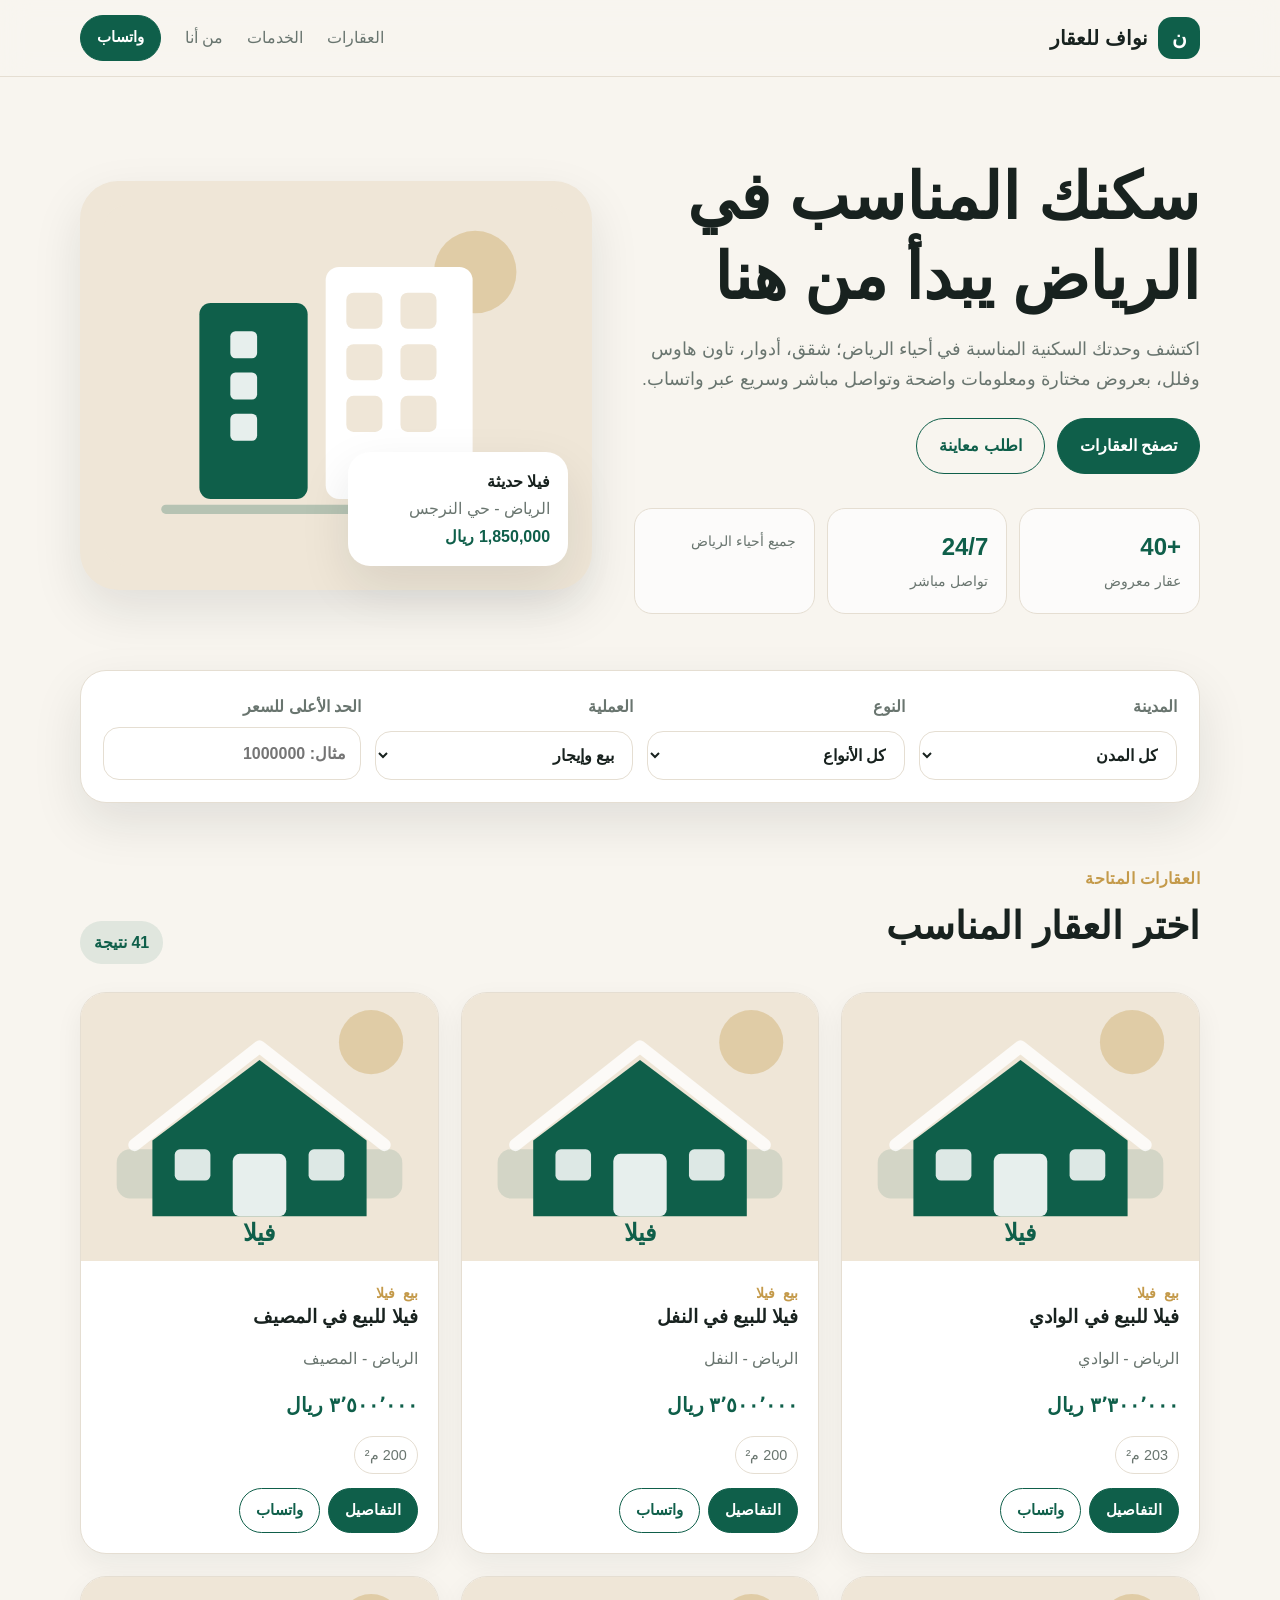
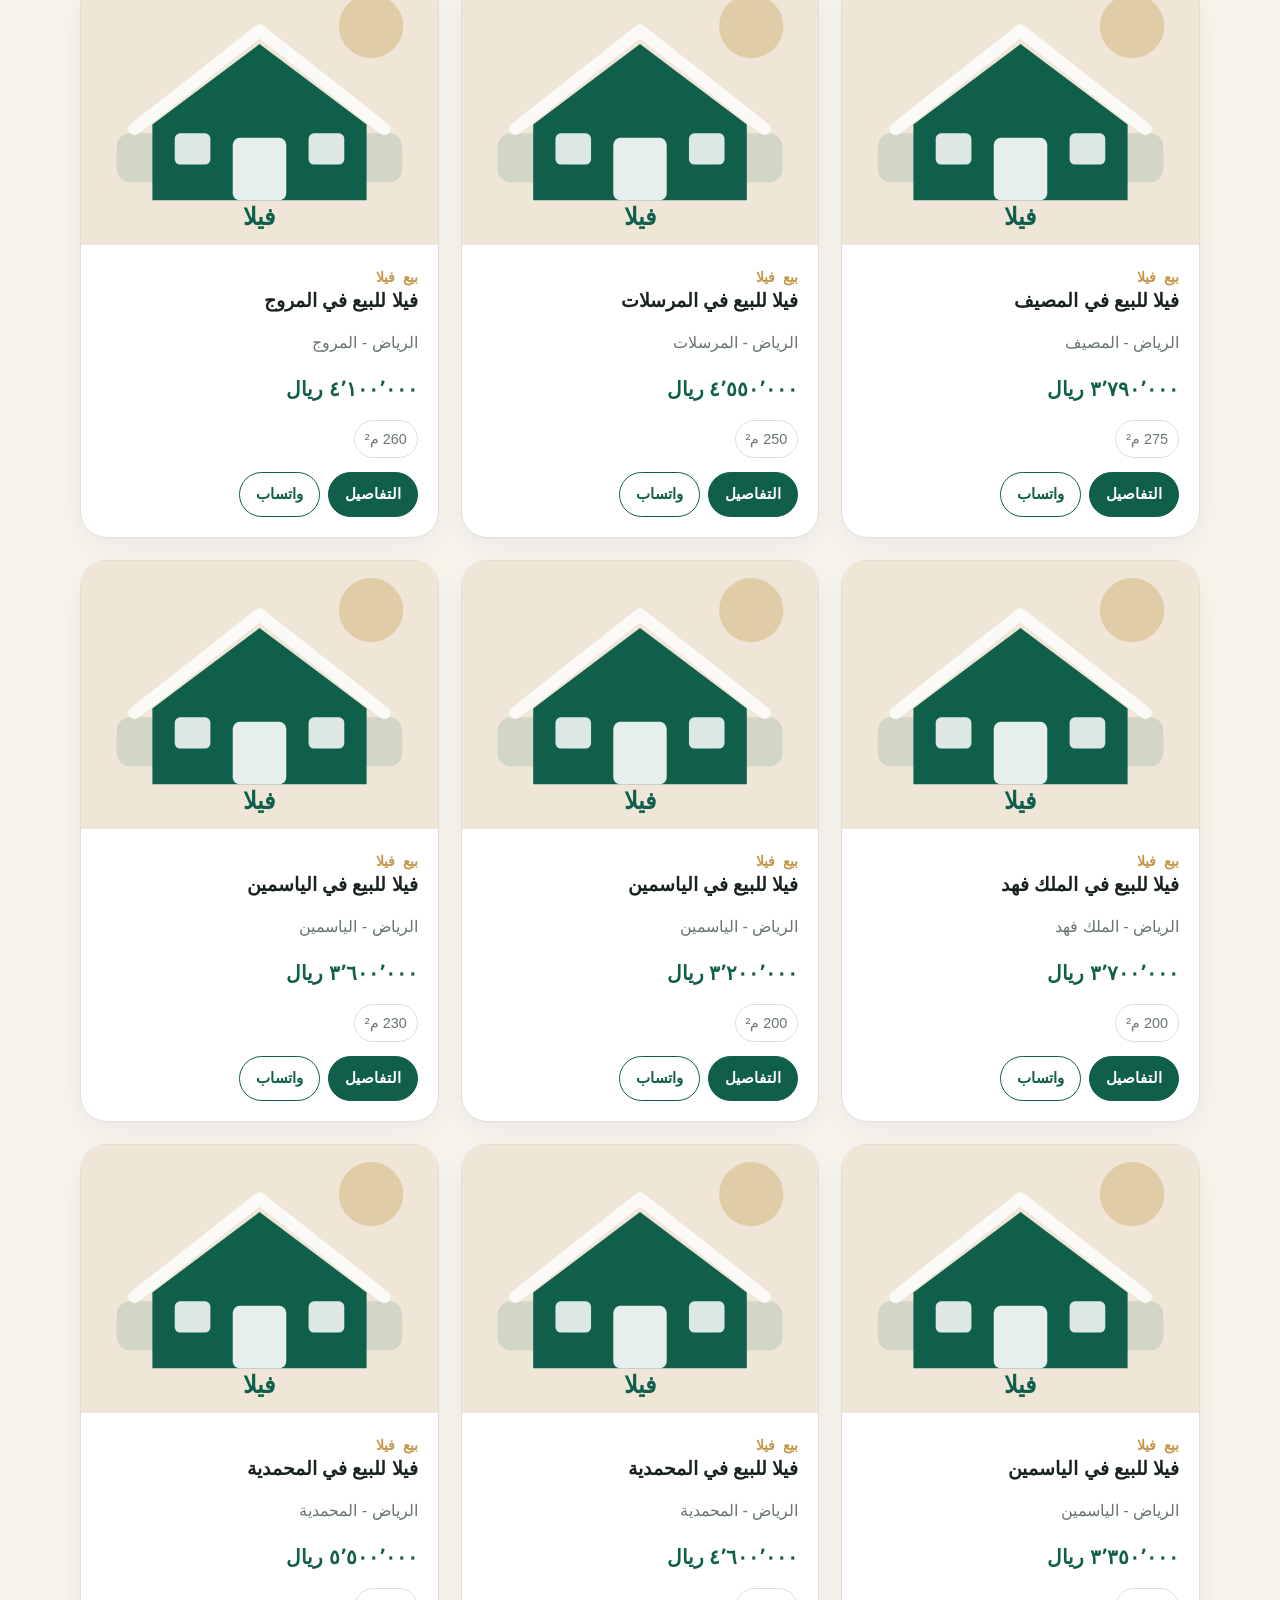
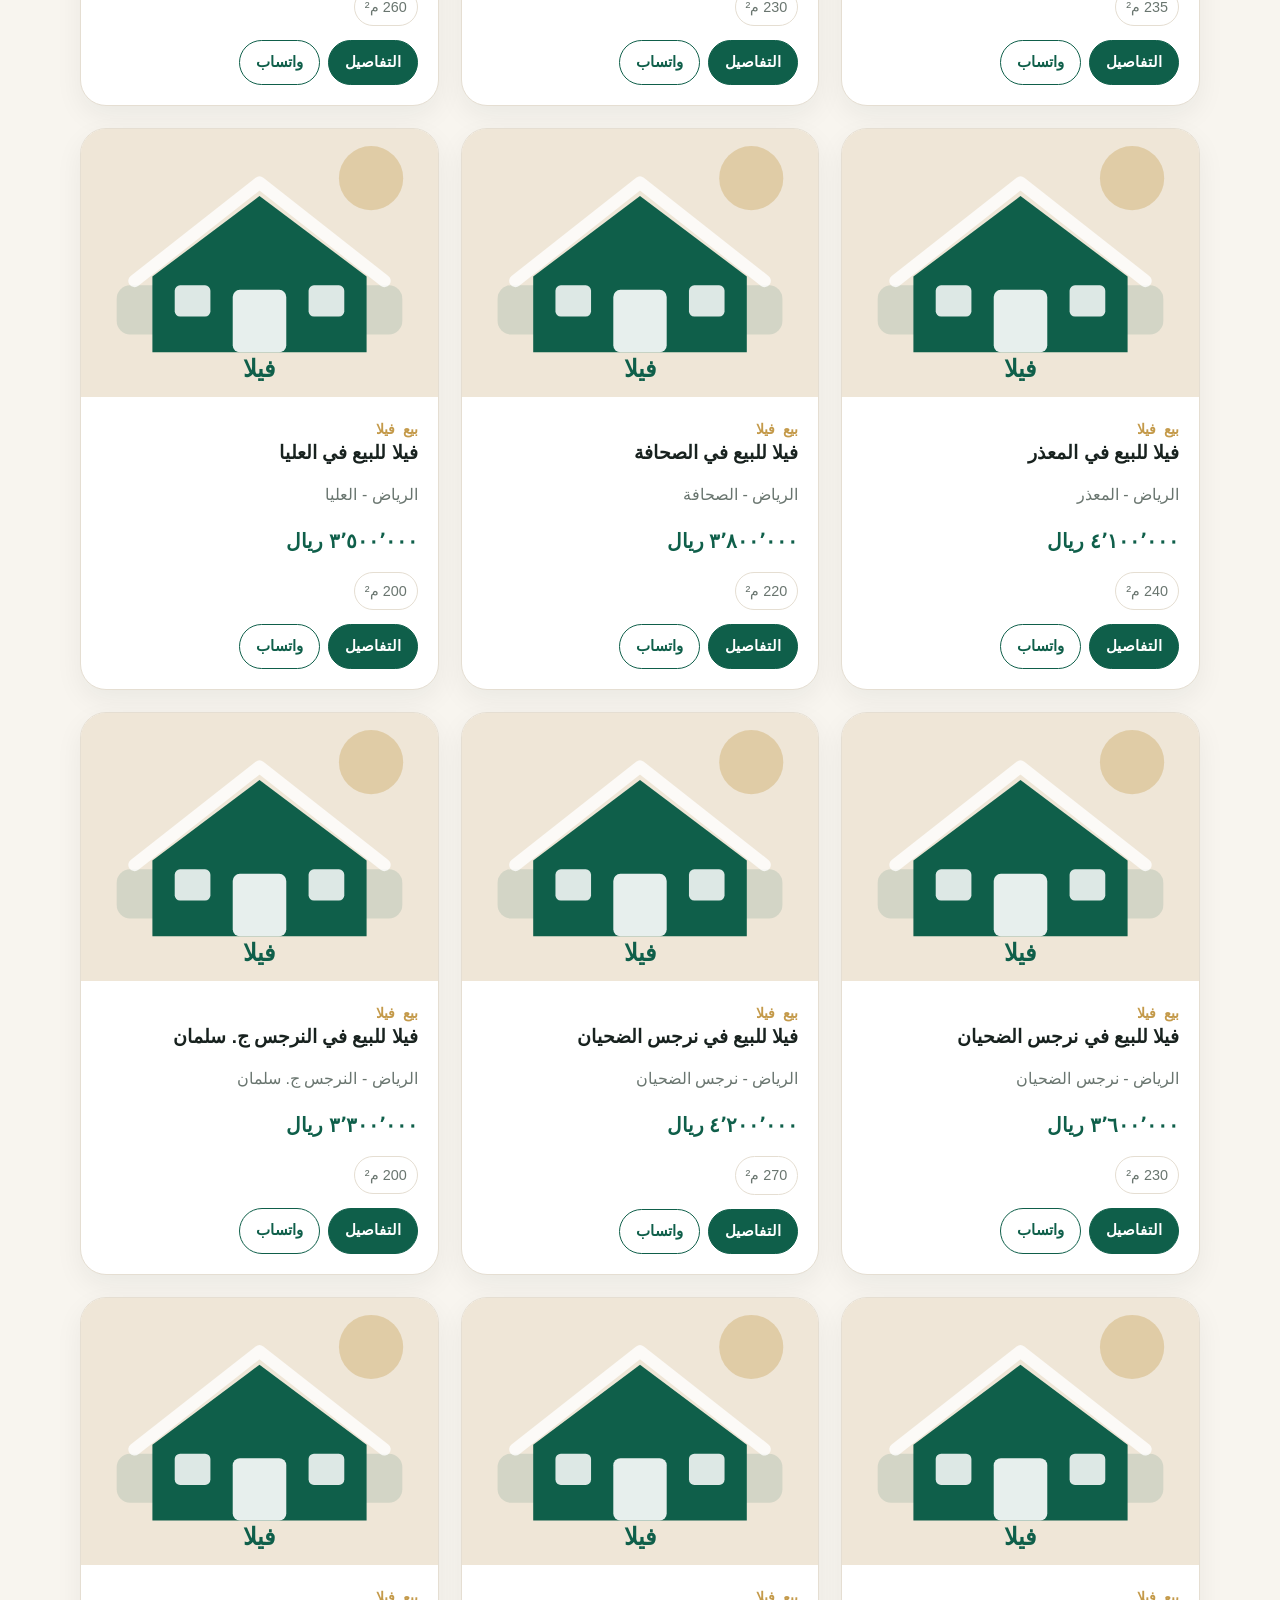
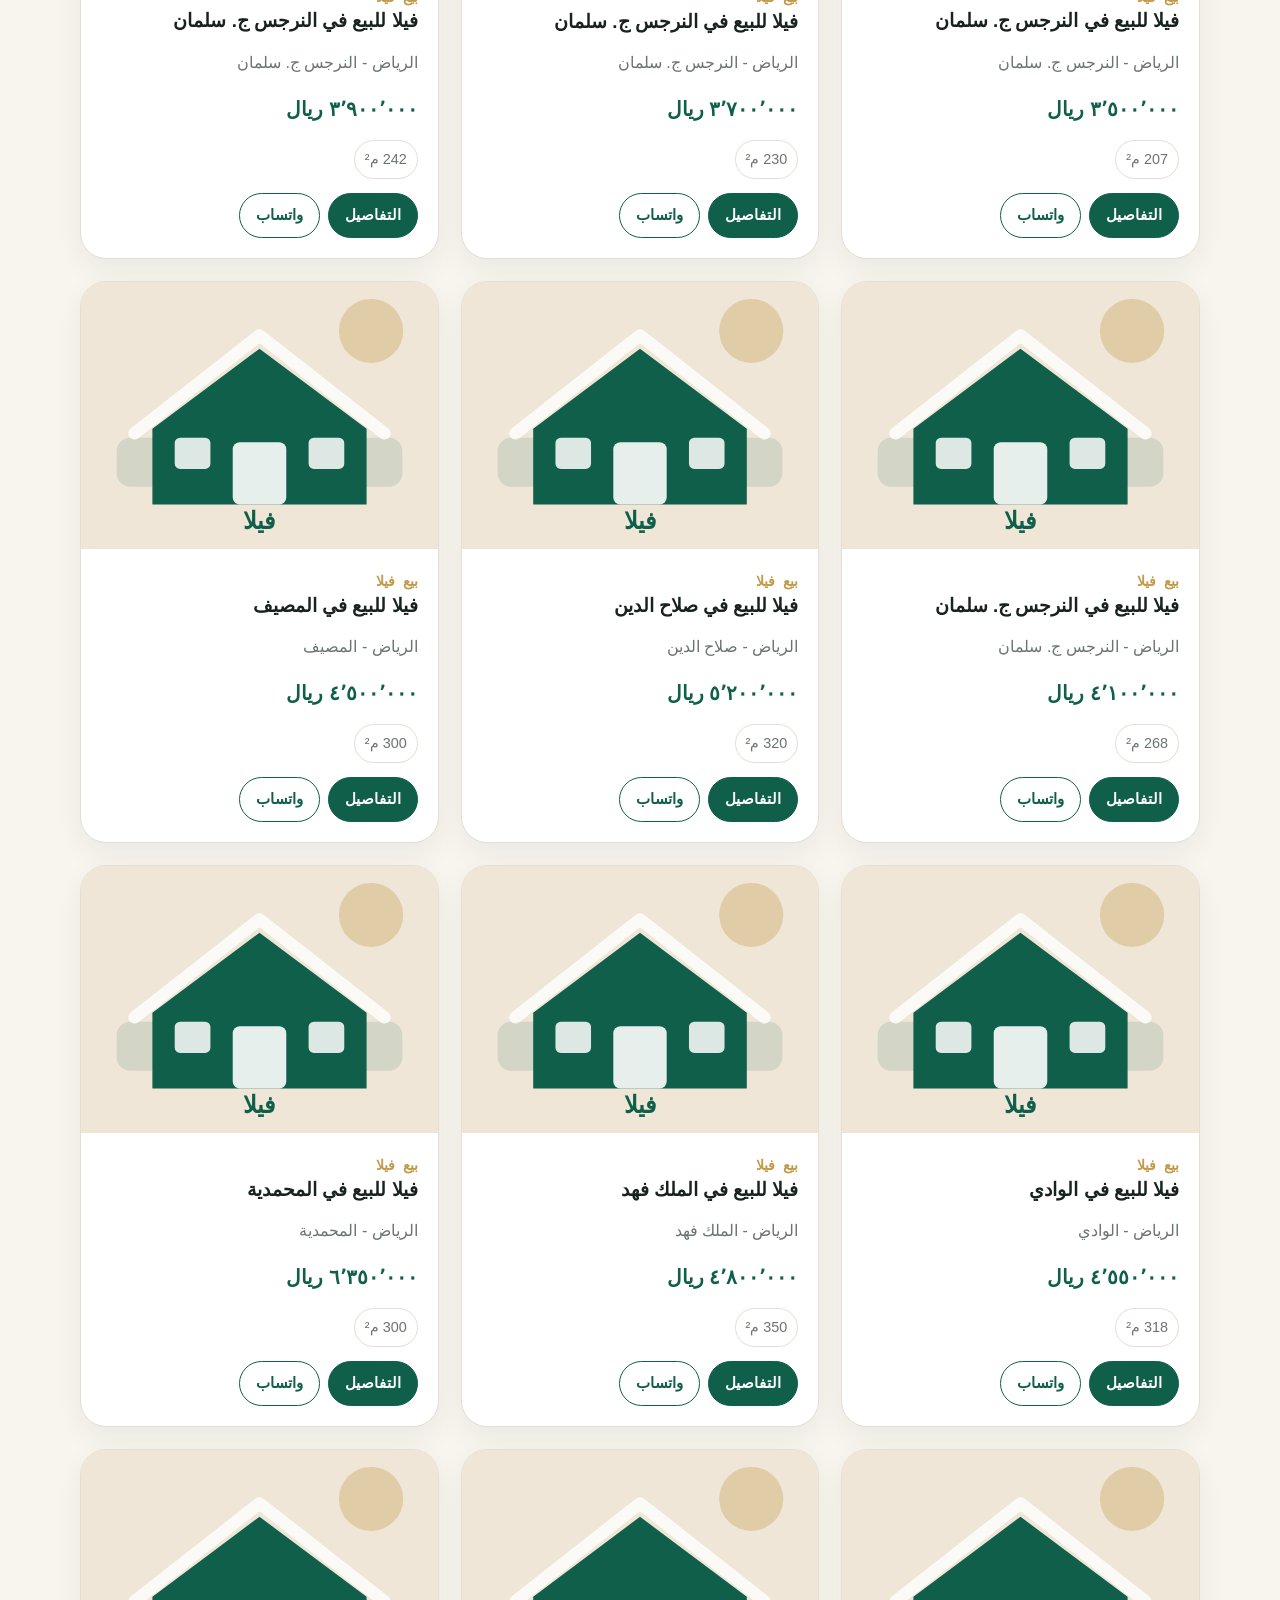
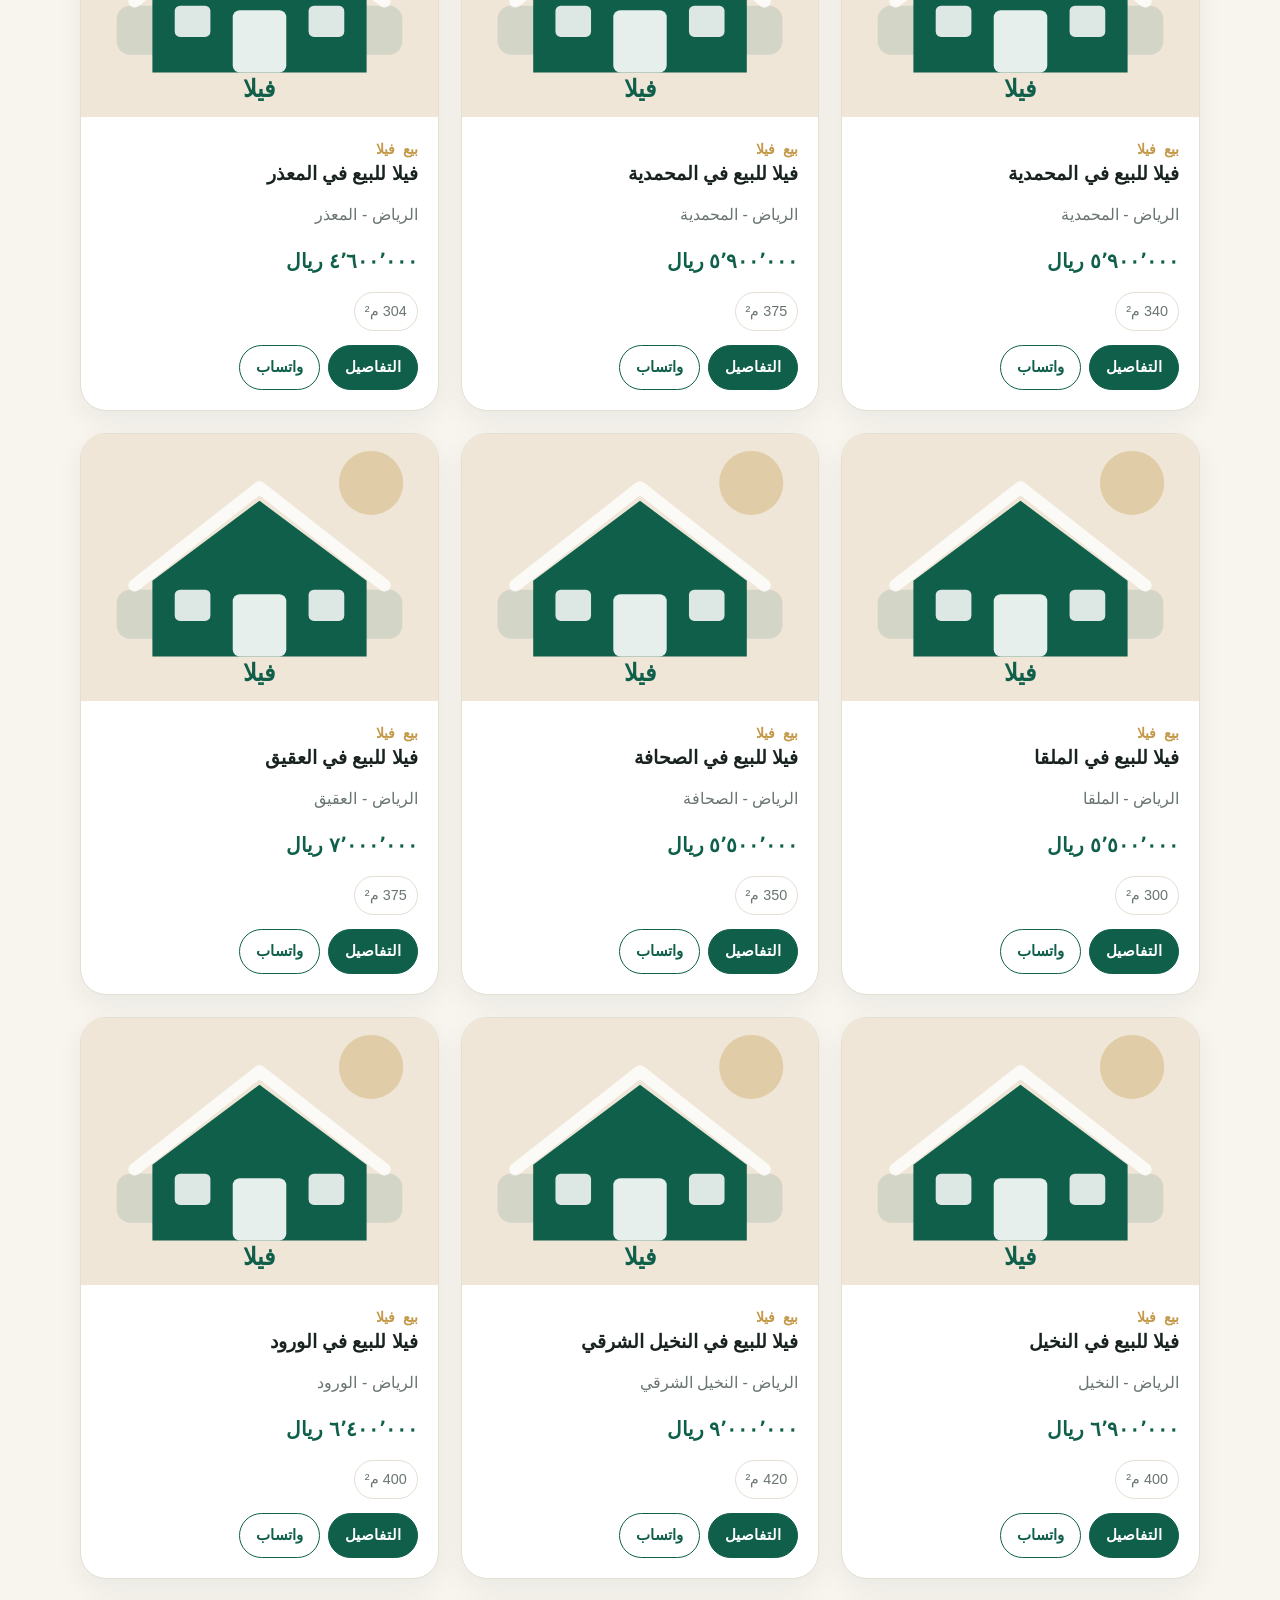
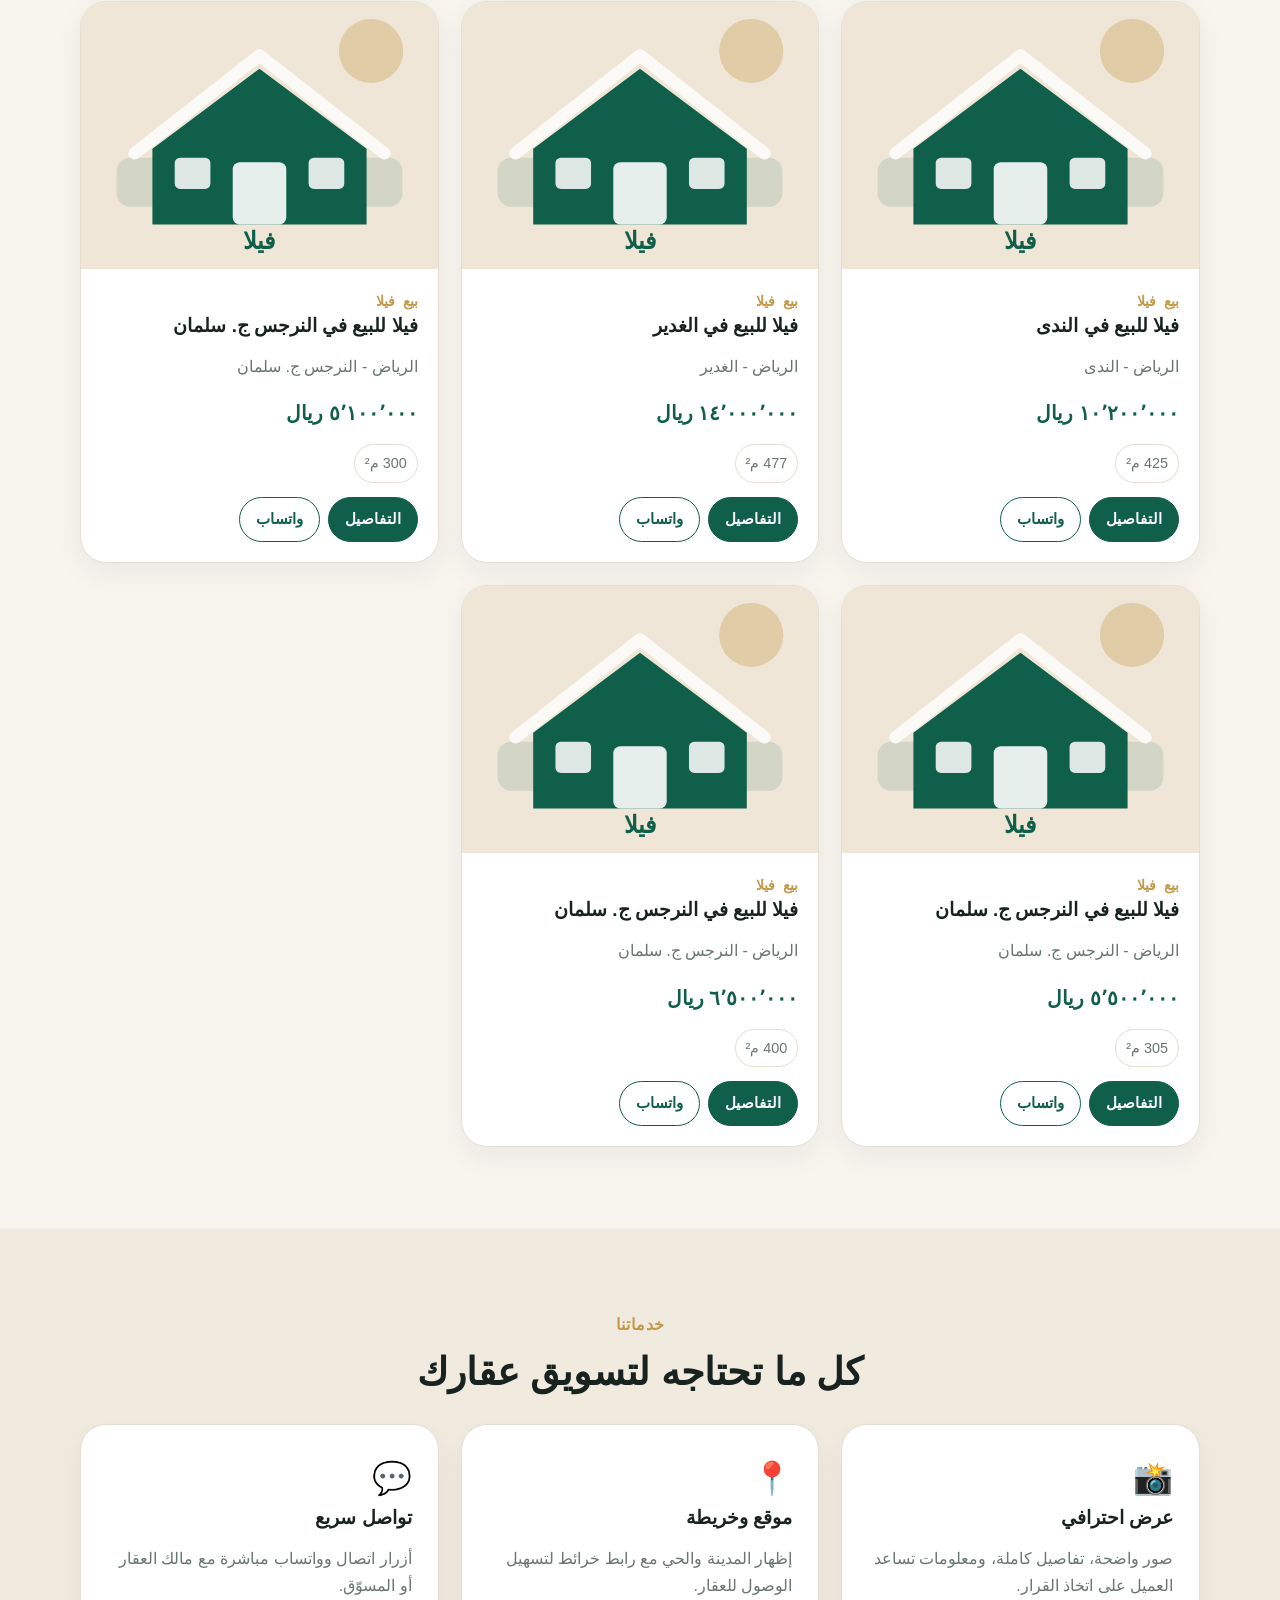
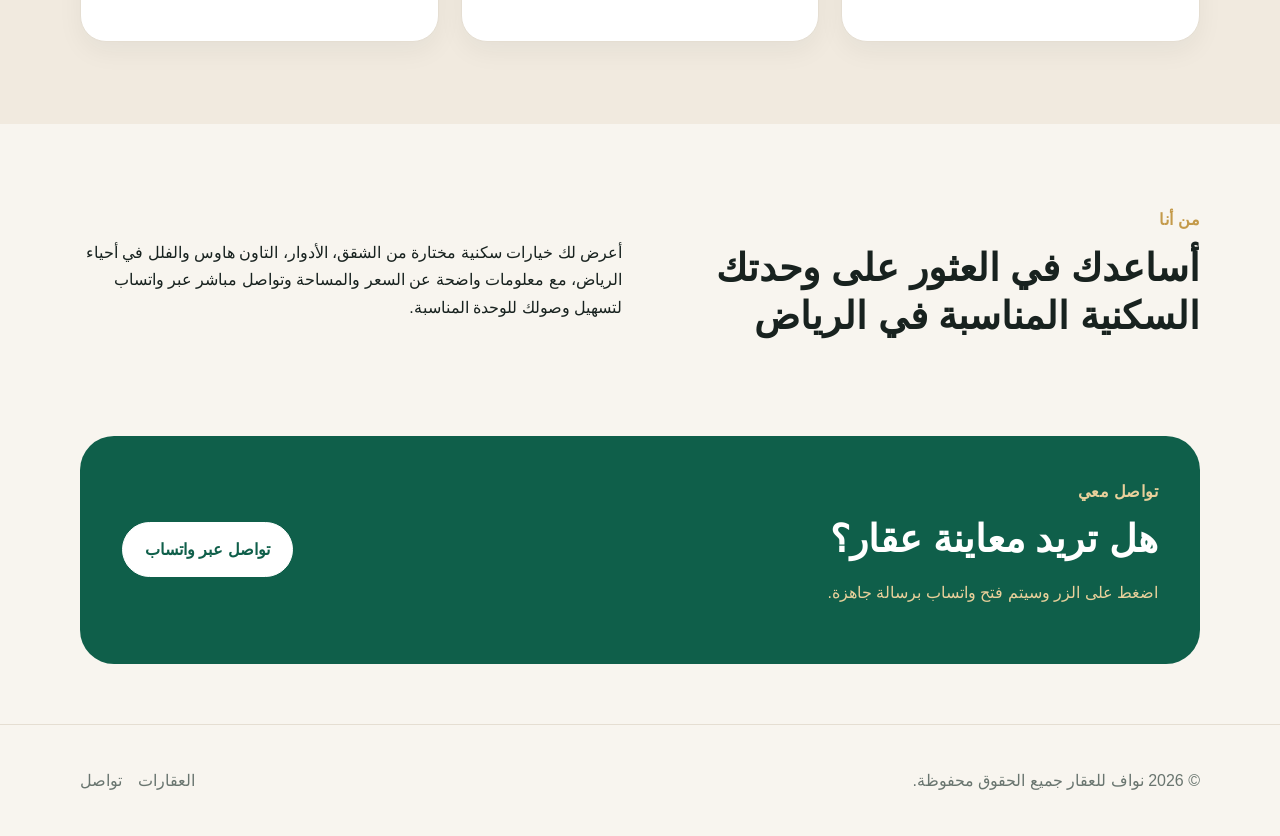
==== commit 103832ad: "Update index.html" ====
--- a/index.html
+++ b/index.html
@@ -36,9 +36,9 @@
             <a class="btn btn-outline" href="#contact">اطلب معاينة</a>
           </div>
           <div class="stats">
-            <div><strong>+120</strong><span>عقار معروض</span></div>
+            <div><strong>+40</strong><span>عقار معروض</span></div>
             <div><strong>24/7</strong><span>تواصل مباشر</span></div>
-            <div><strong>3</strong><span>مدن رئيسية</span></div>
+            <div><strong></strong><span>جميع أحياء الرياض</span></div>
           </div>
         </div>
         <div class="hero-card">
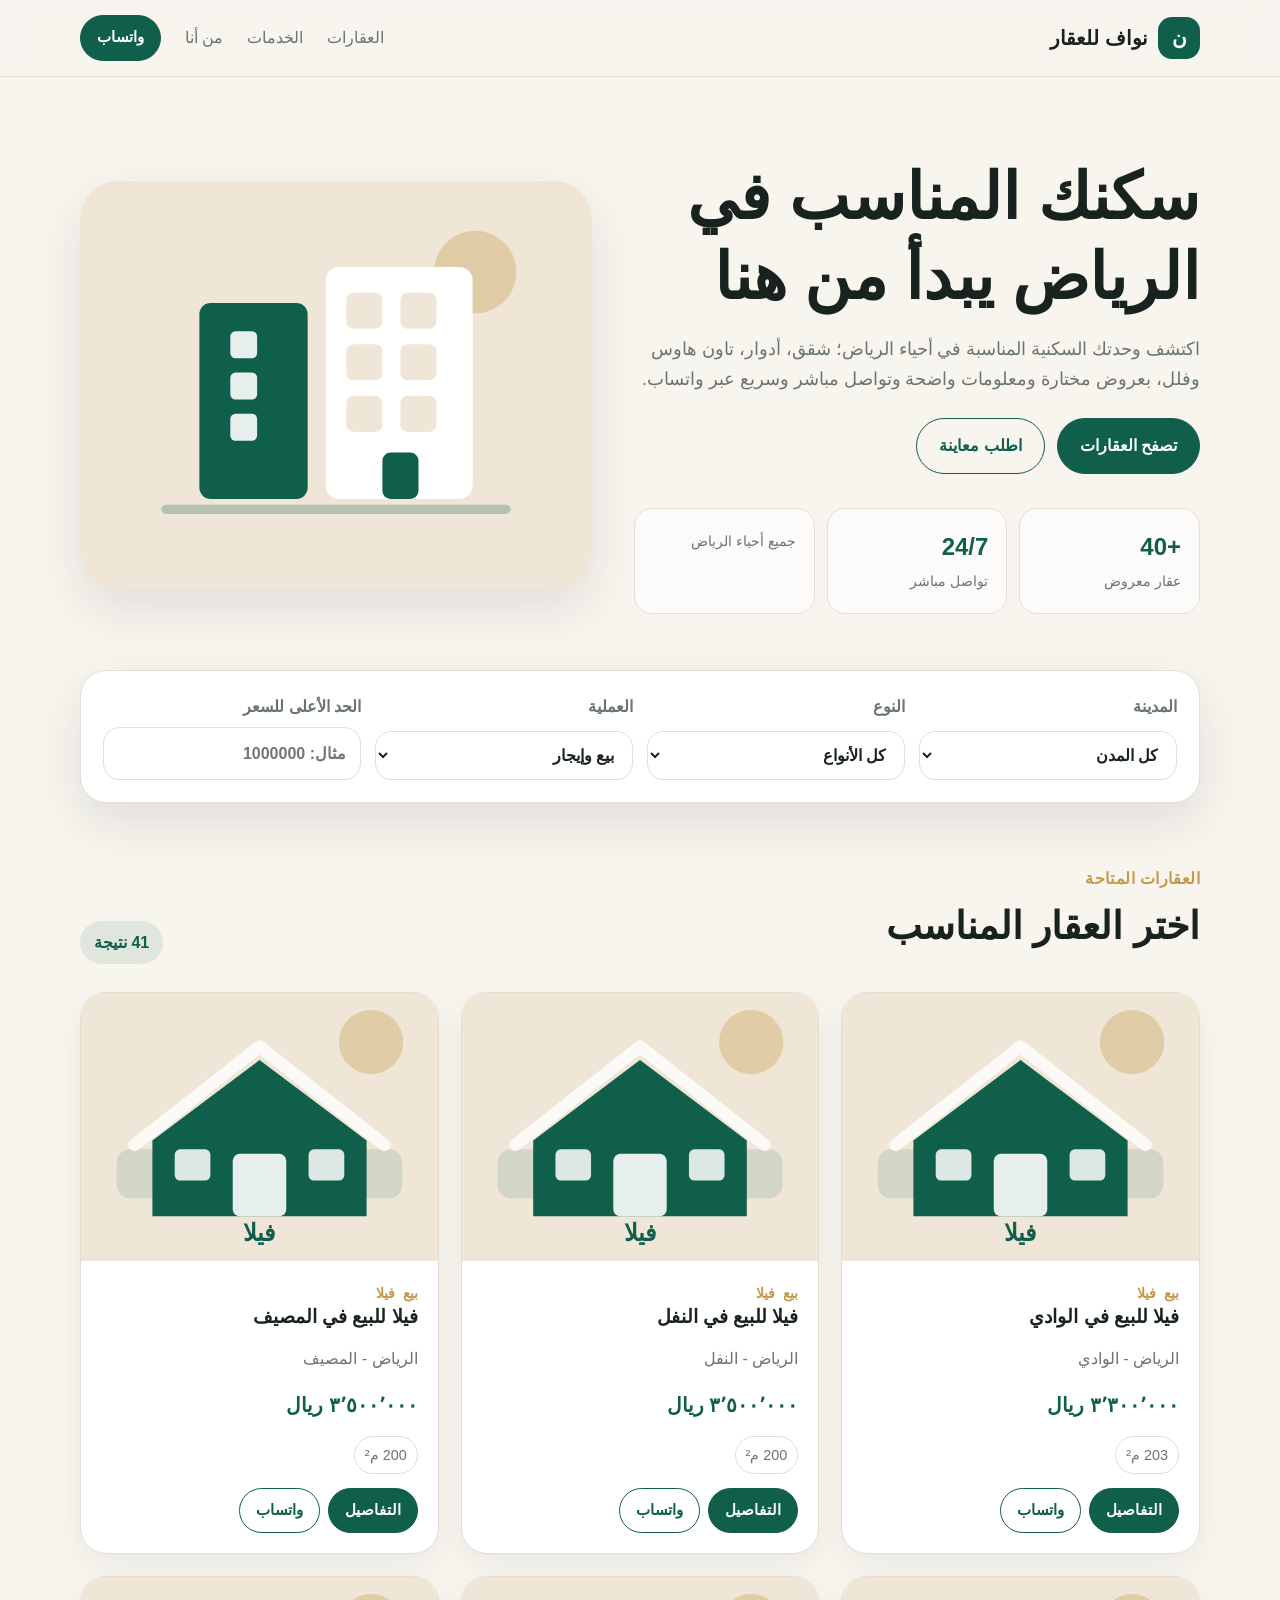
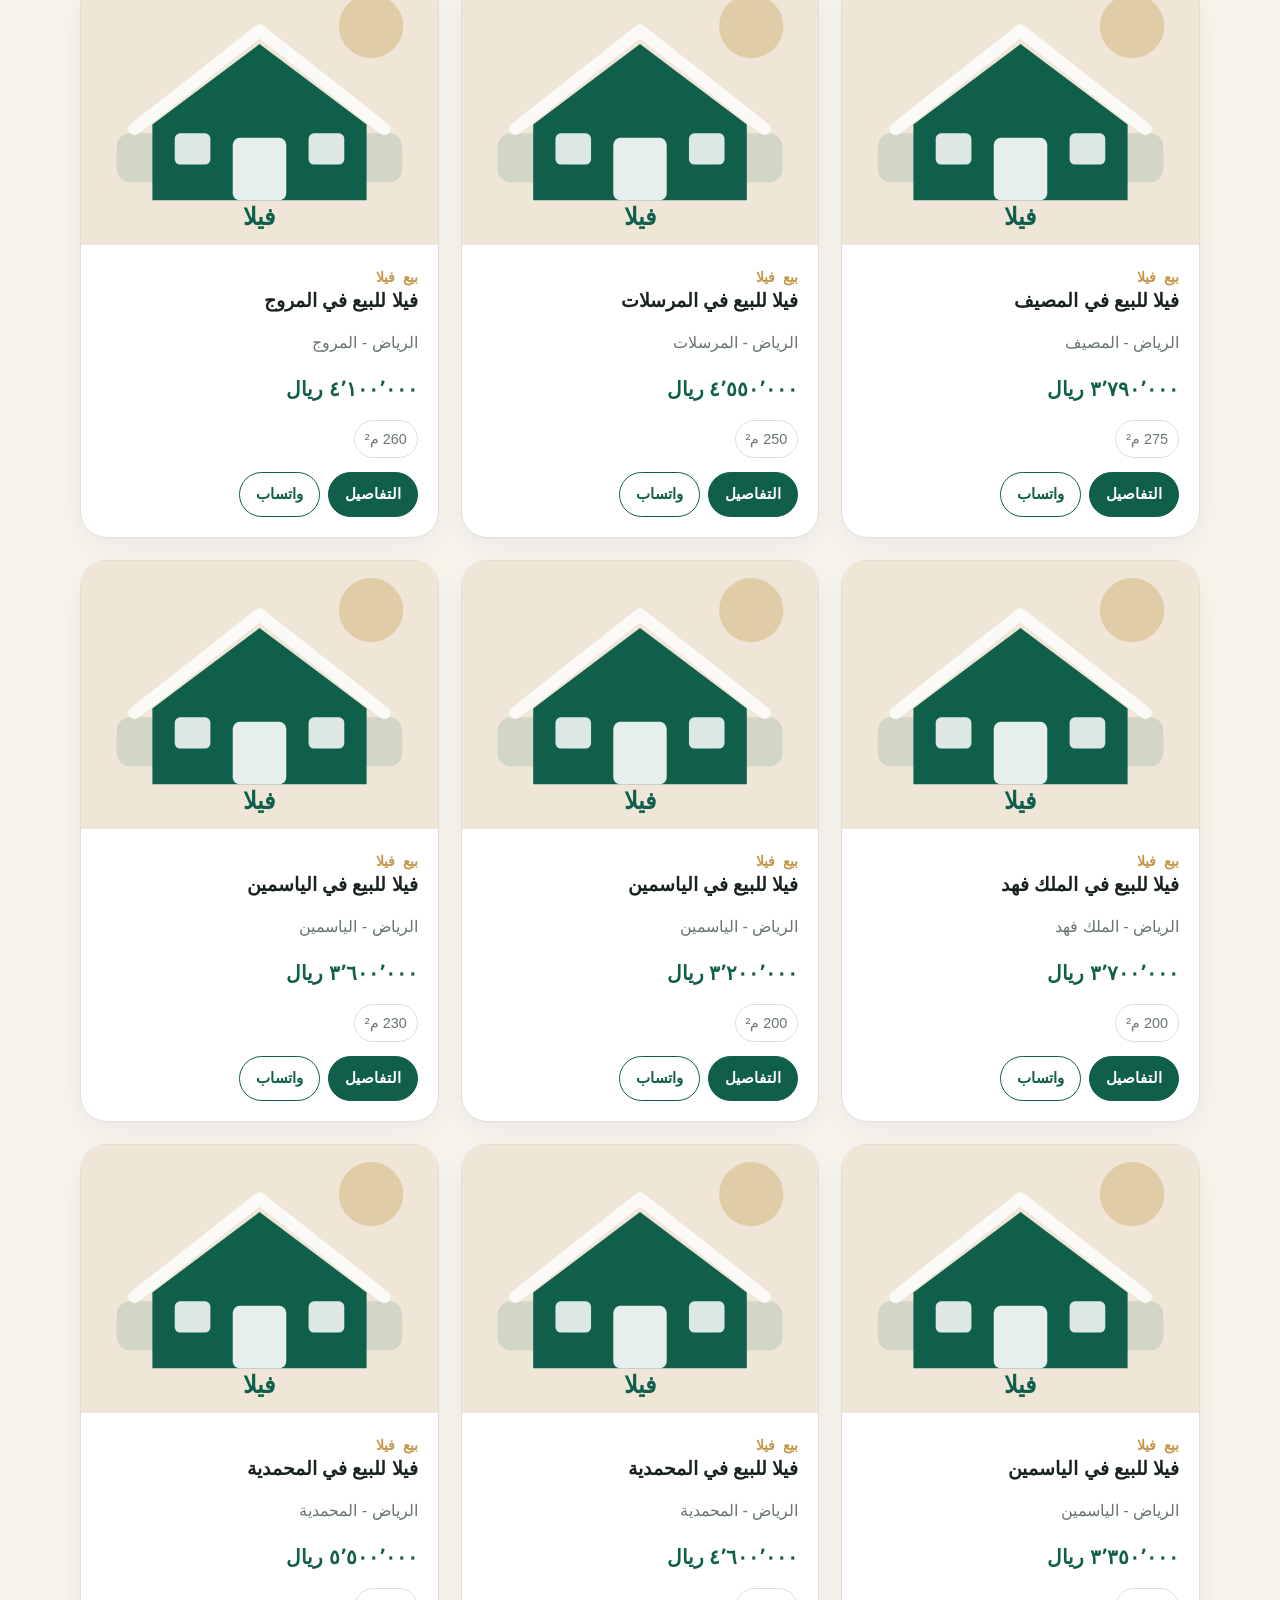
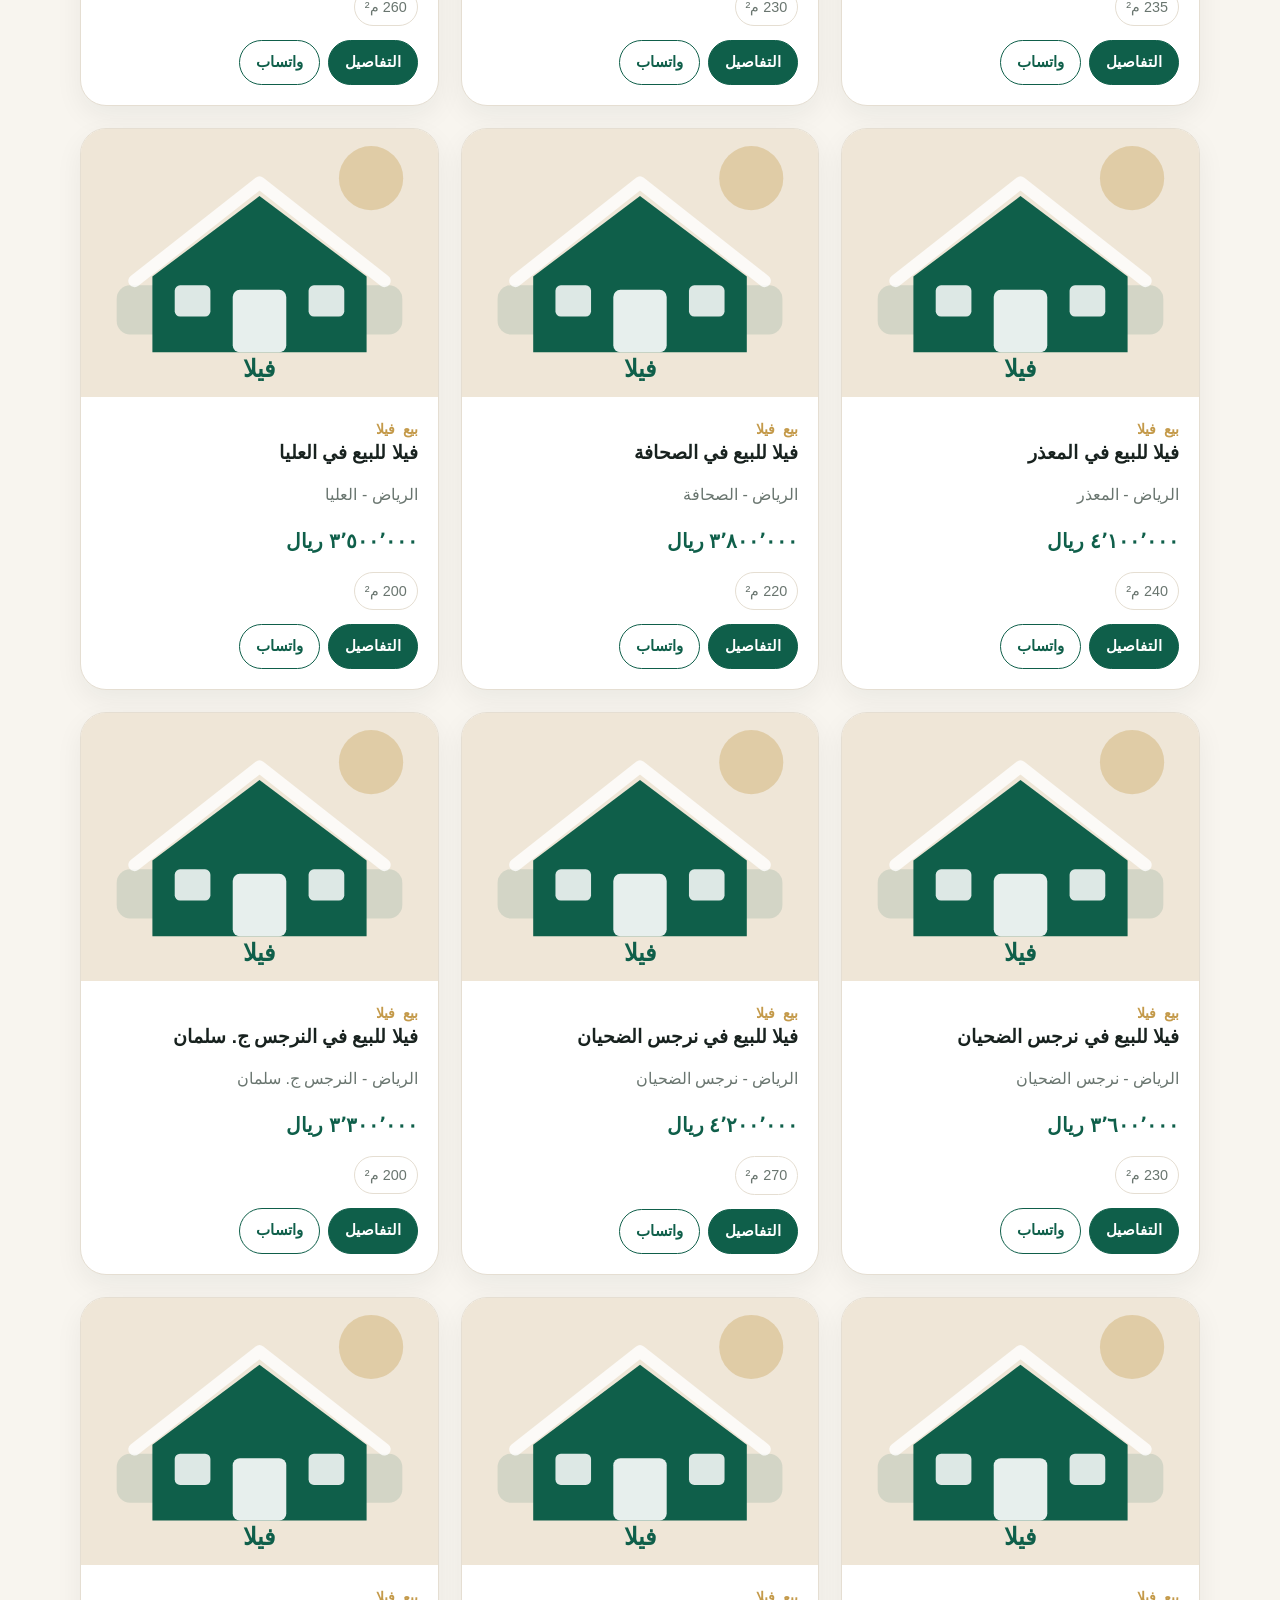
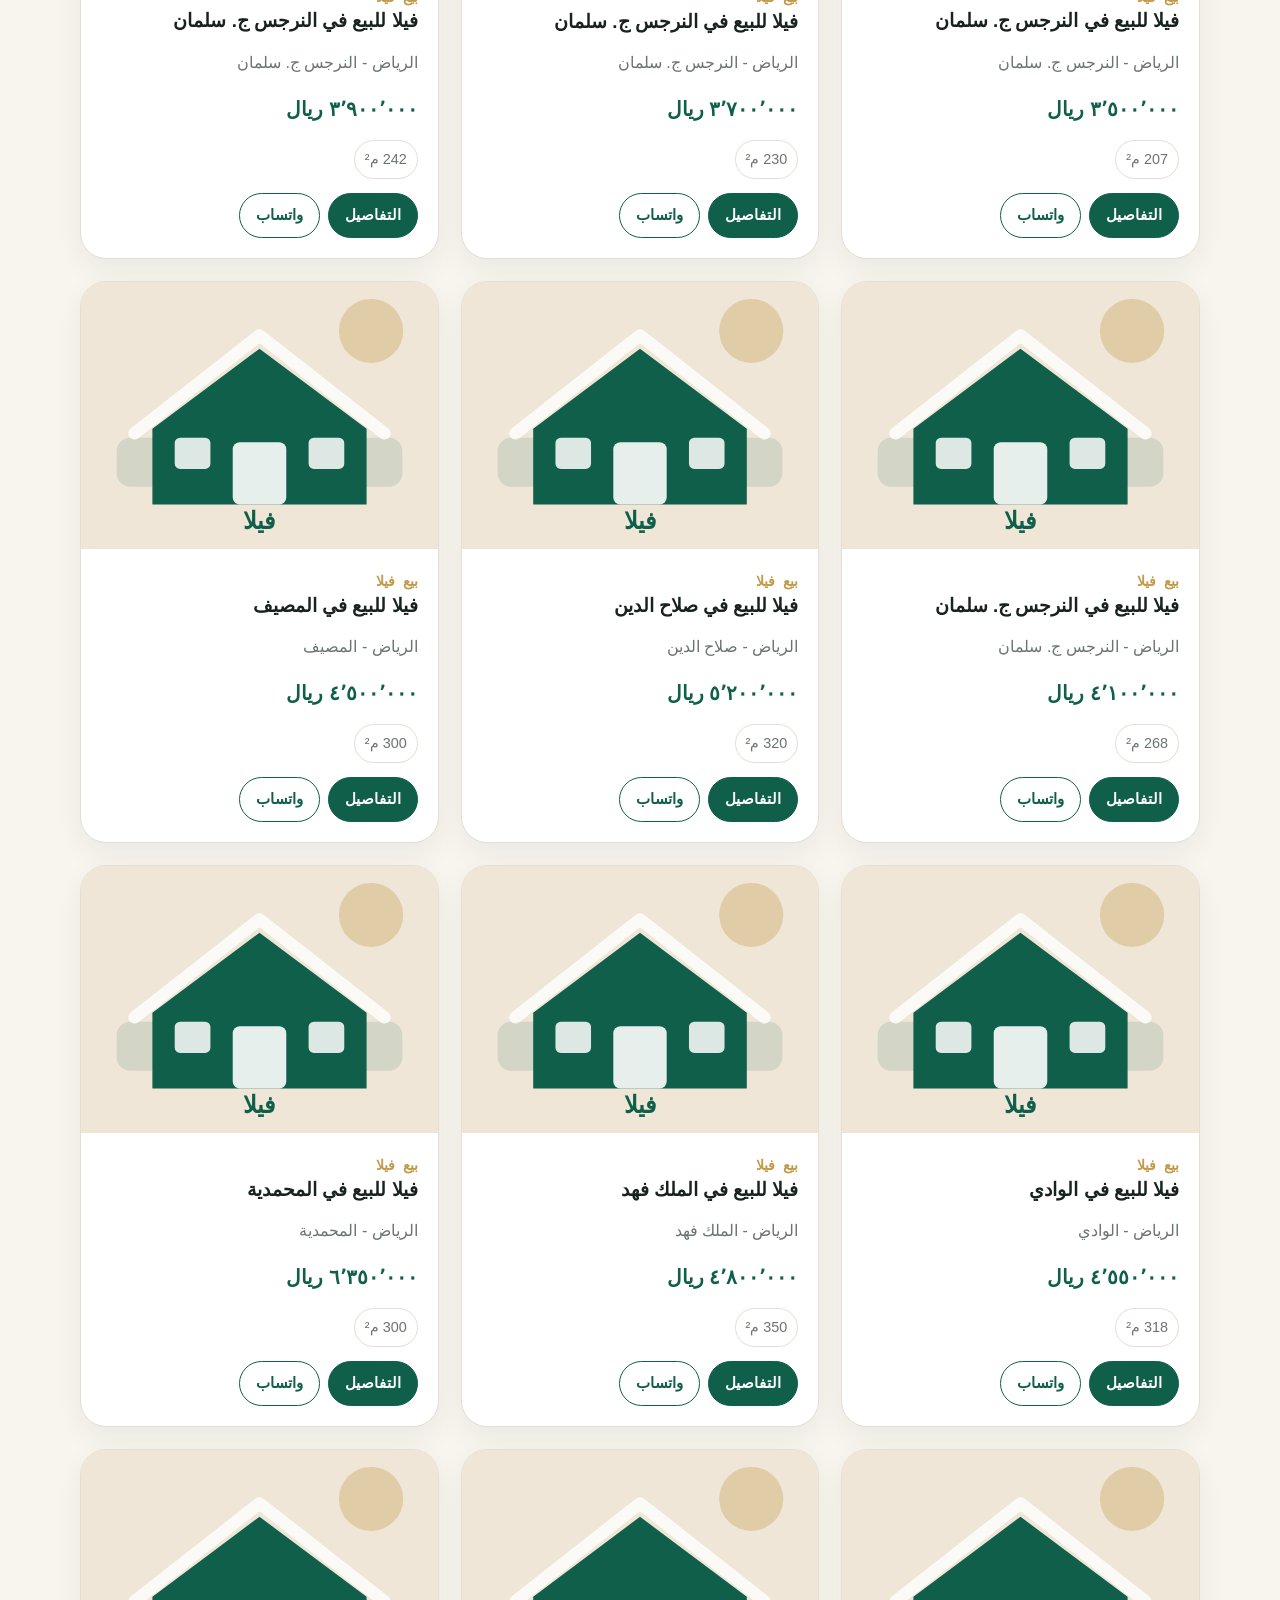
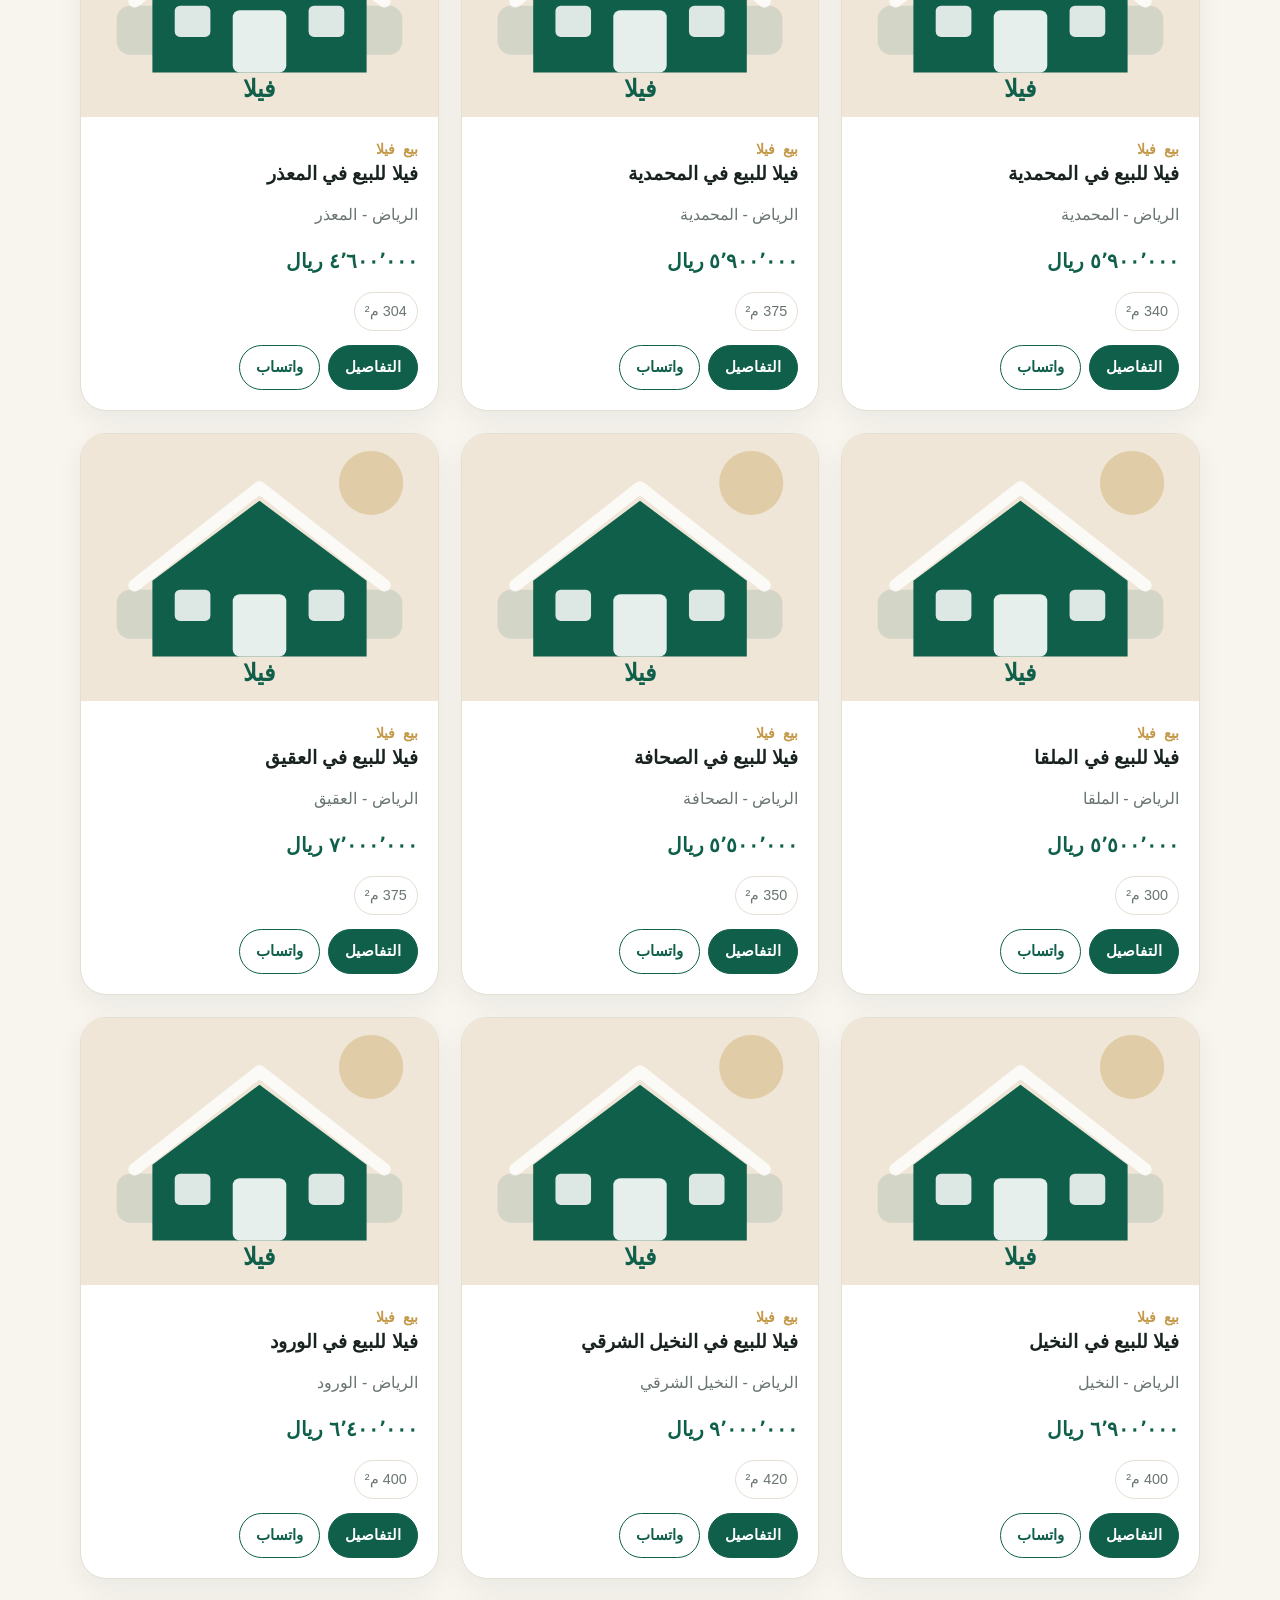
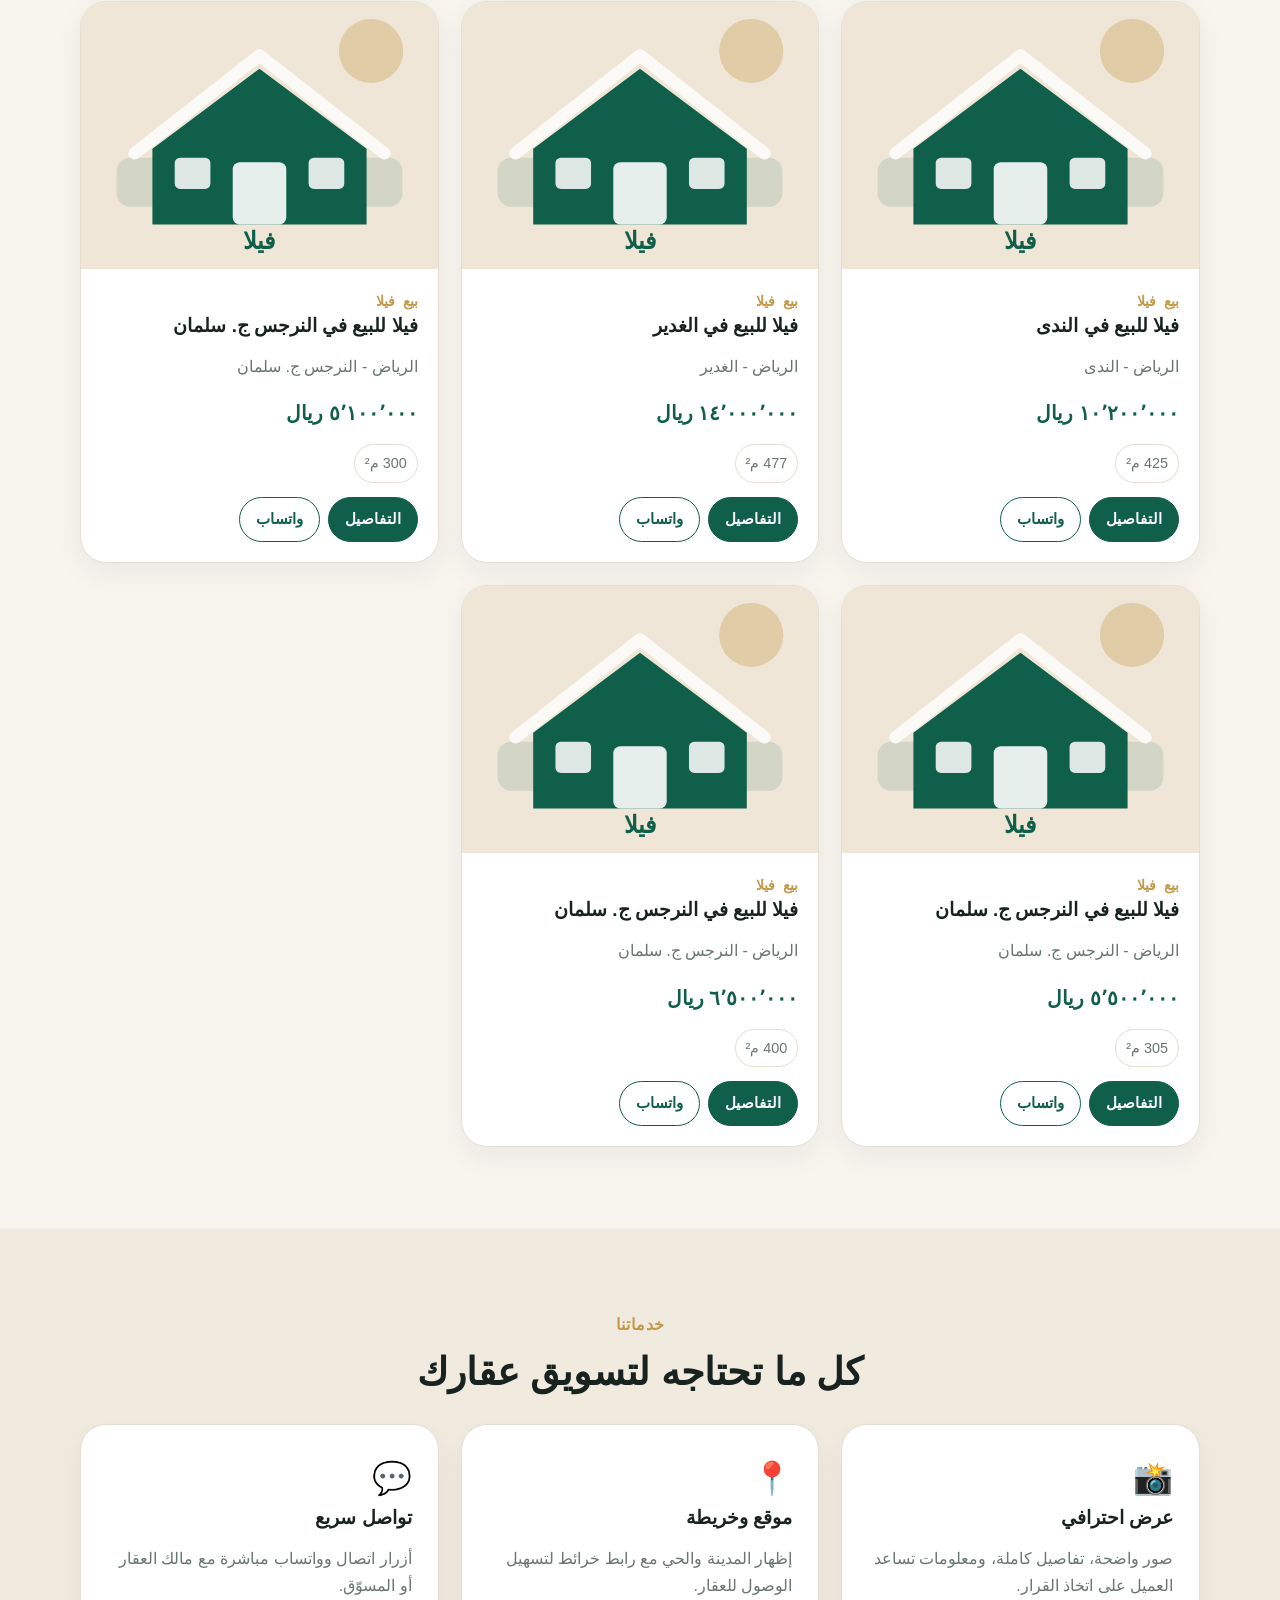
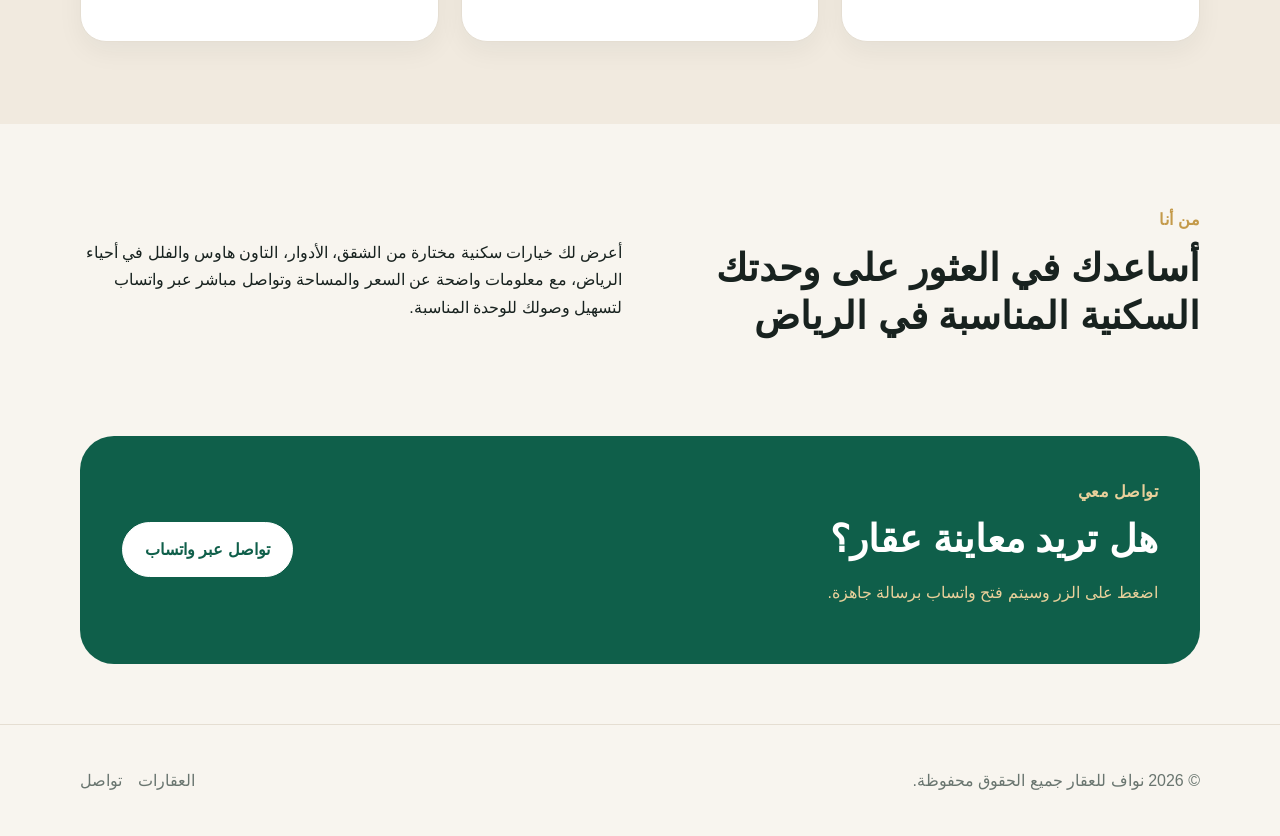
==== commit b2653e16: "Update index.html" ====
--- a/index.html
+++ b/index.html
@@ -43,11 +43,7 @@
         </div>
         <div class="hero-card">
           <img src="assets/img/hero-building.svg" alt="واجهة عقارية حديثة" />
-          <div class="floating-card">
-            <strong>فيلا حديثة</strong>
-            <span>الرياض - حي النرجس</span>
-            <b>1,850,000 ريال</b>
-          </div>
+         
         </div>
       </div>
     </section>
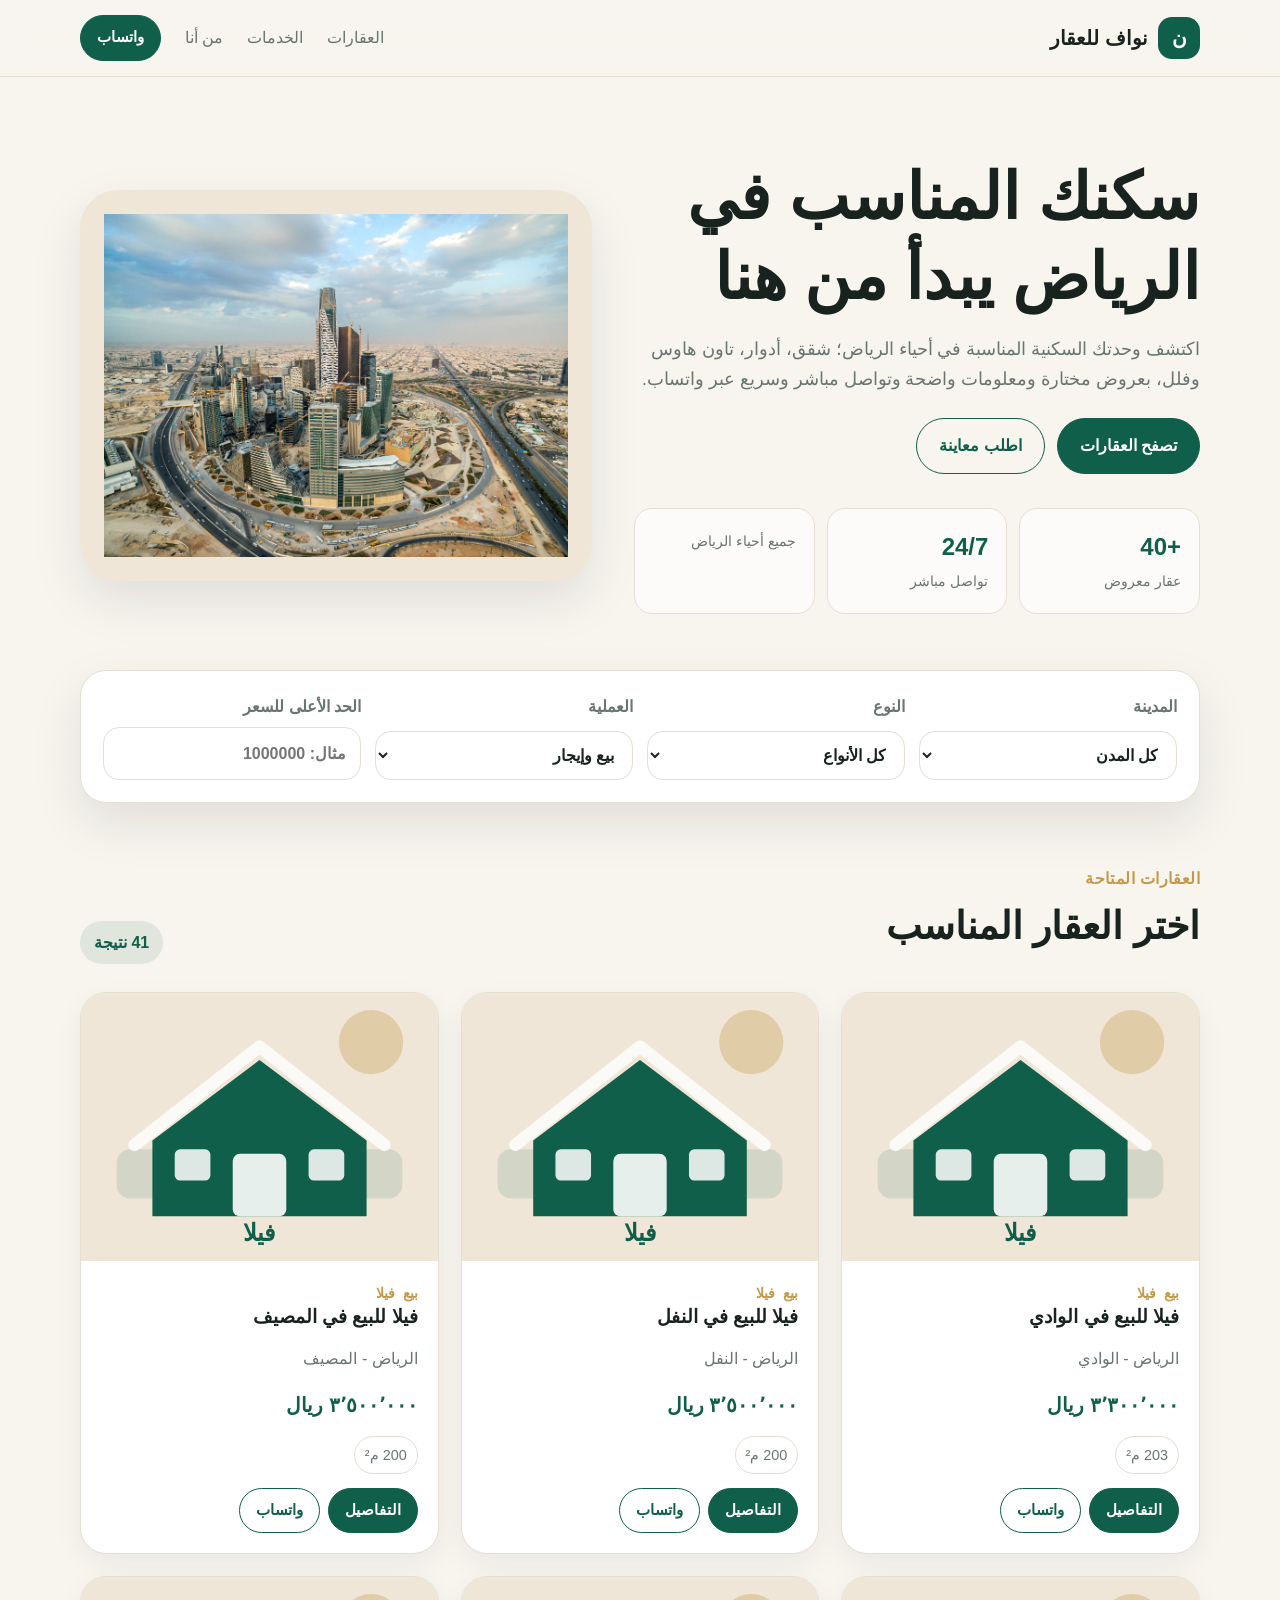
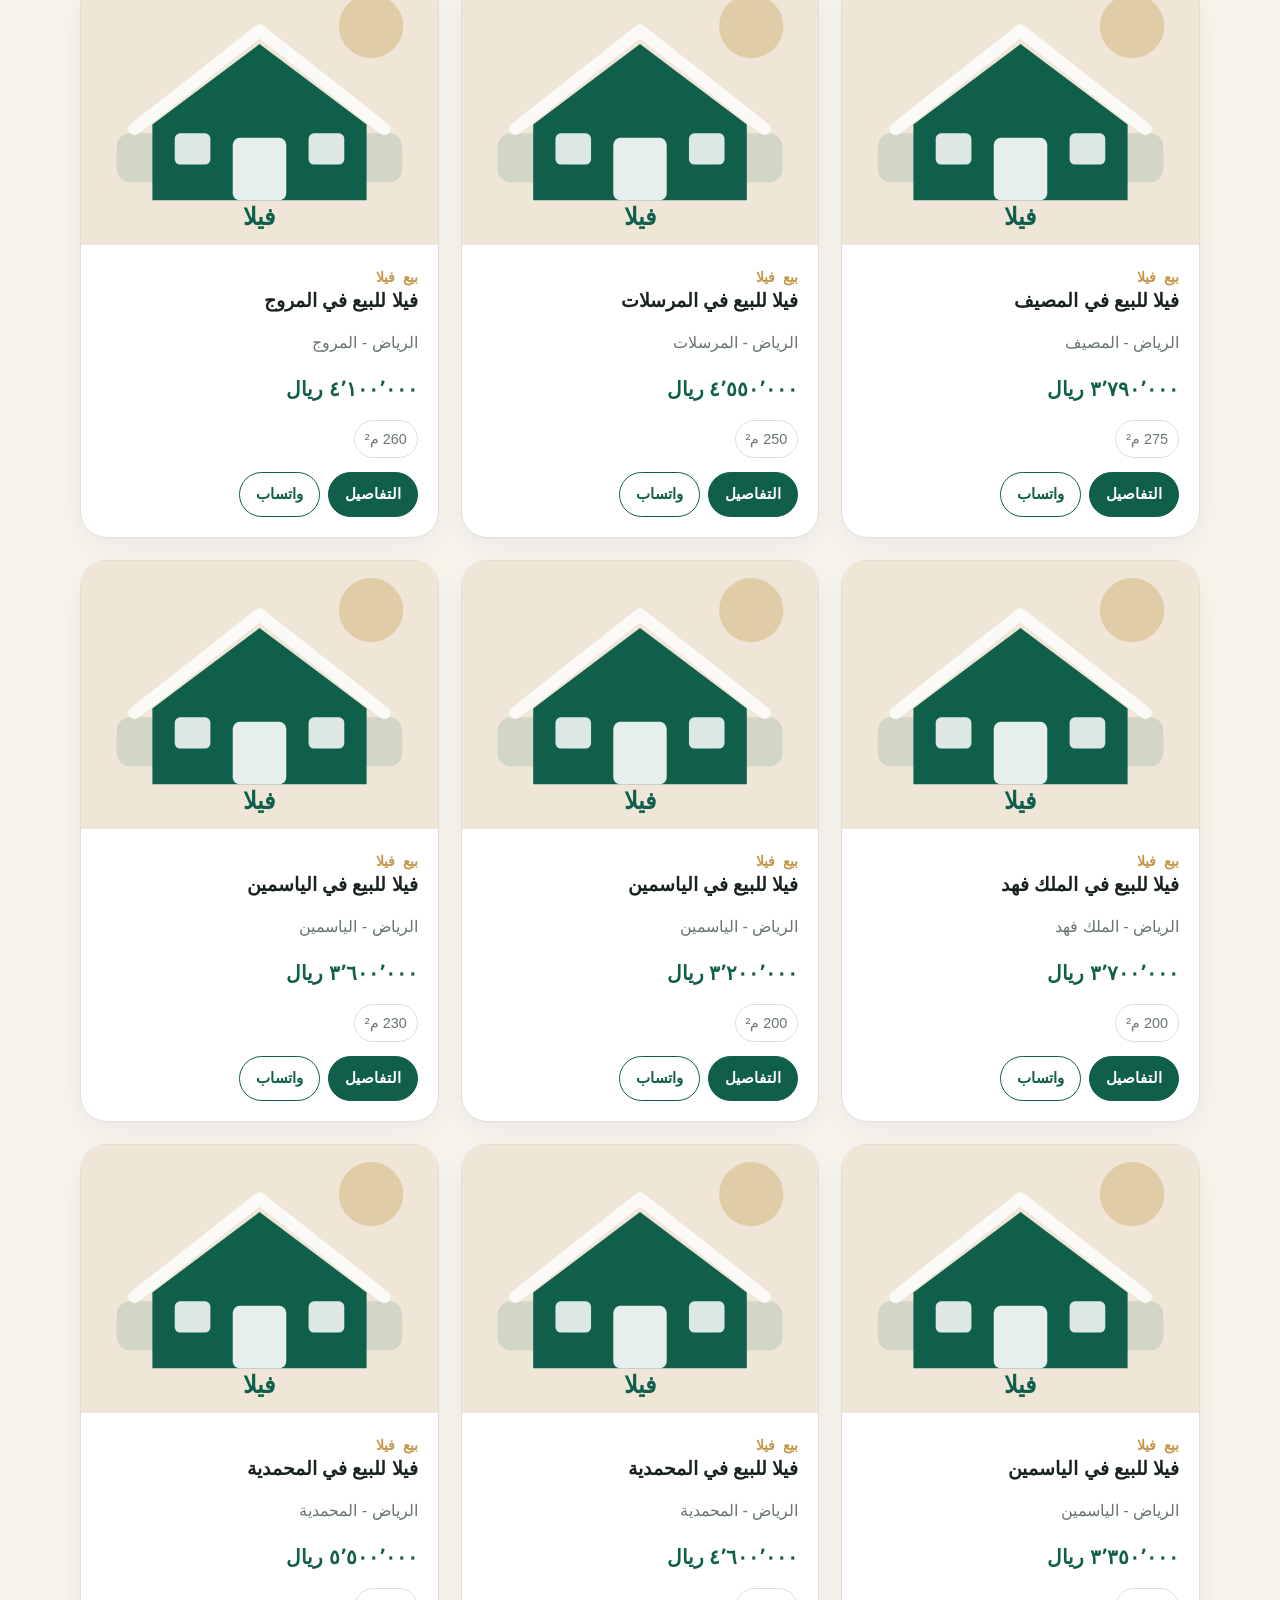
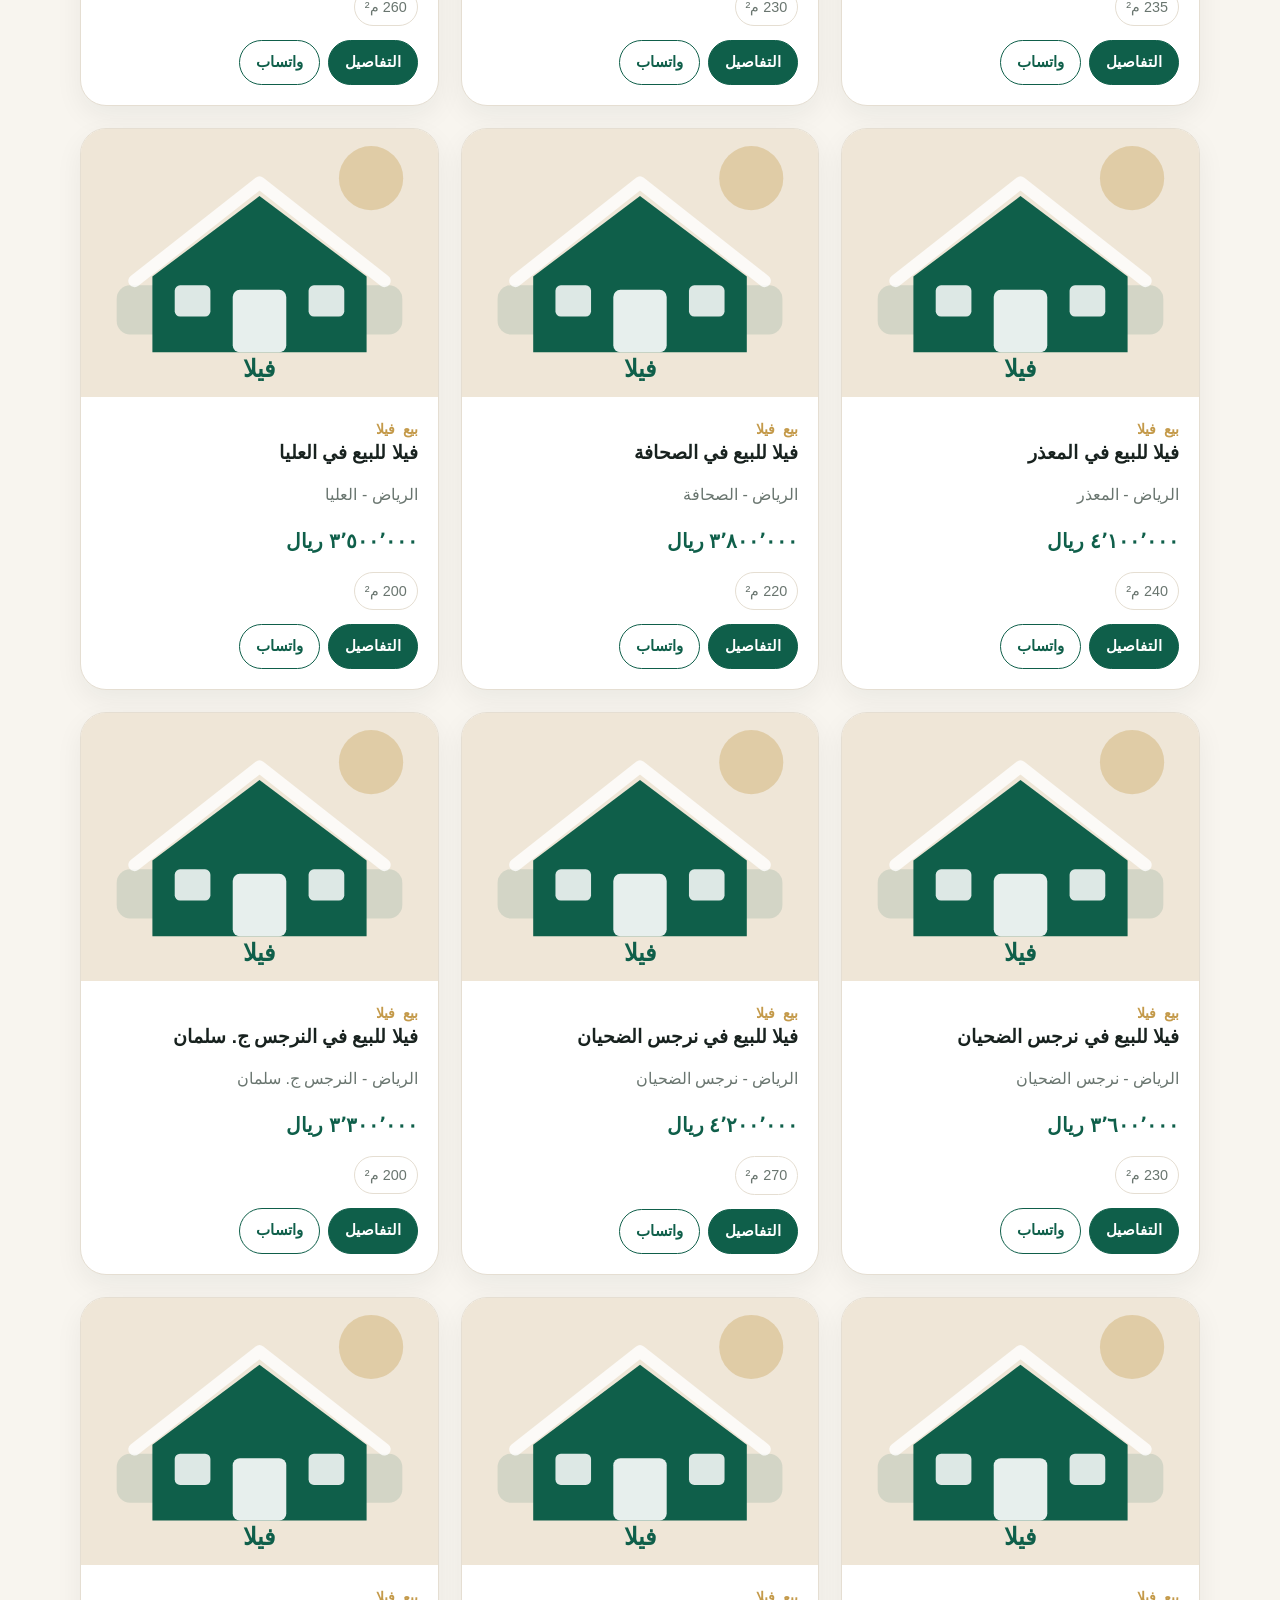
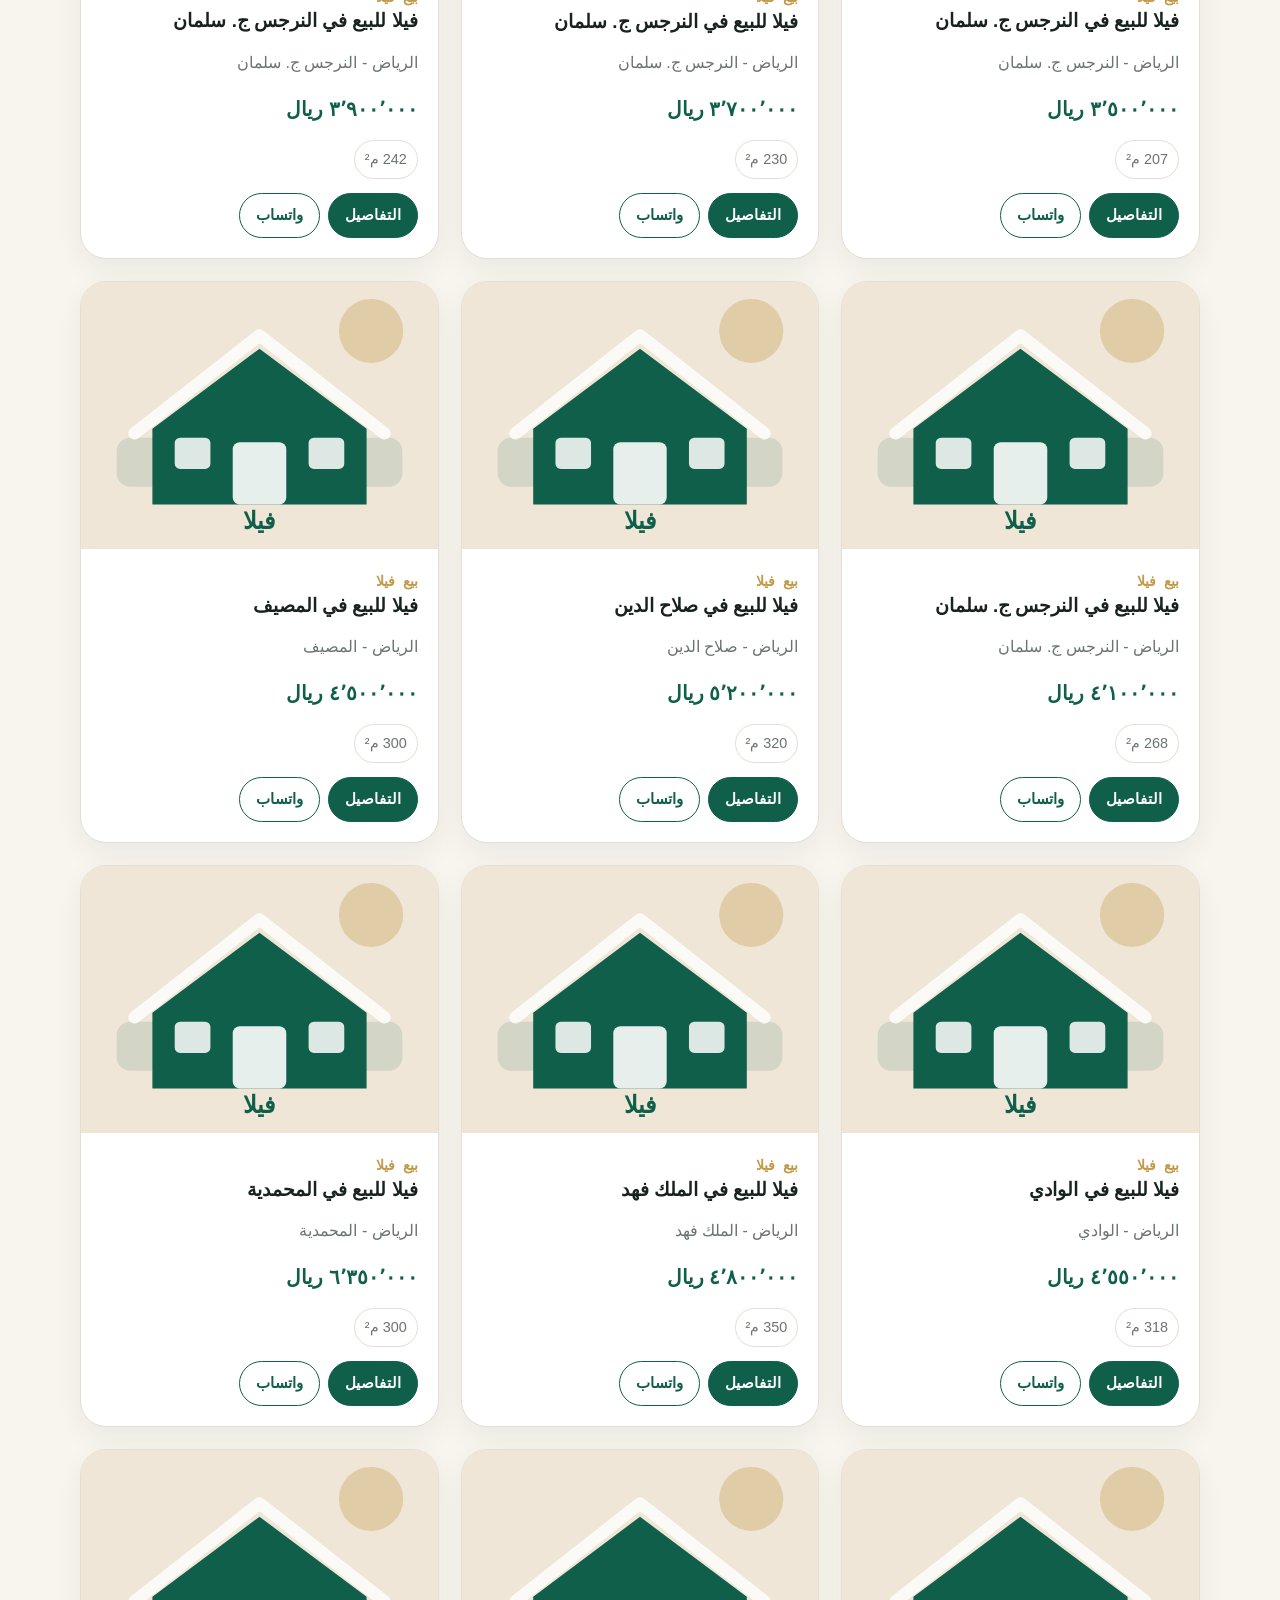
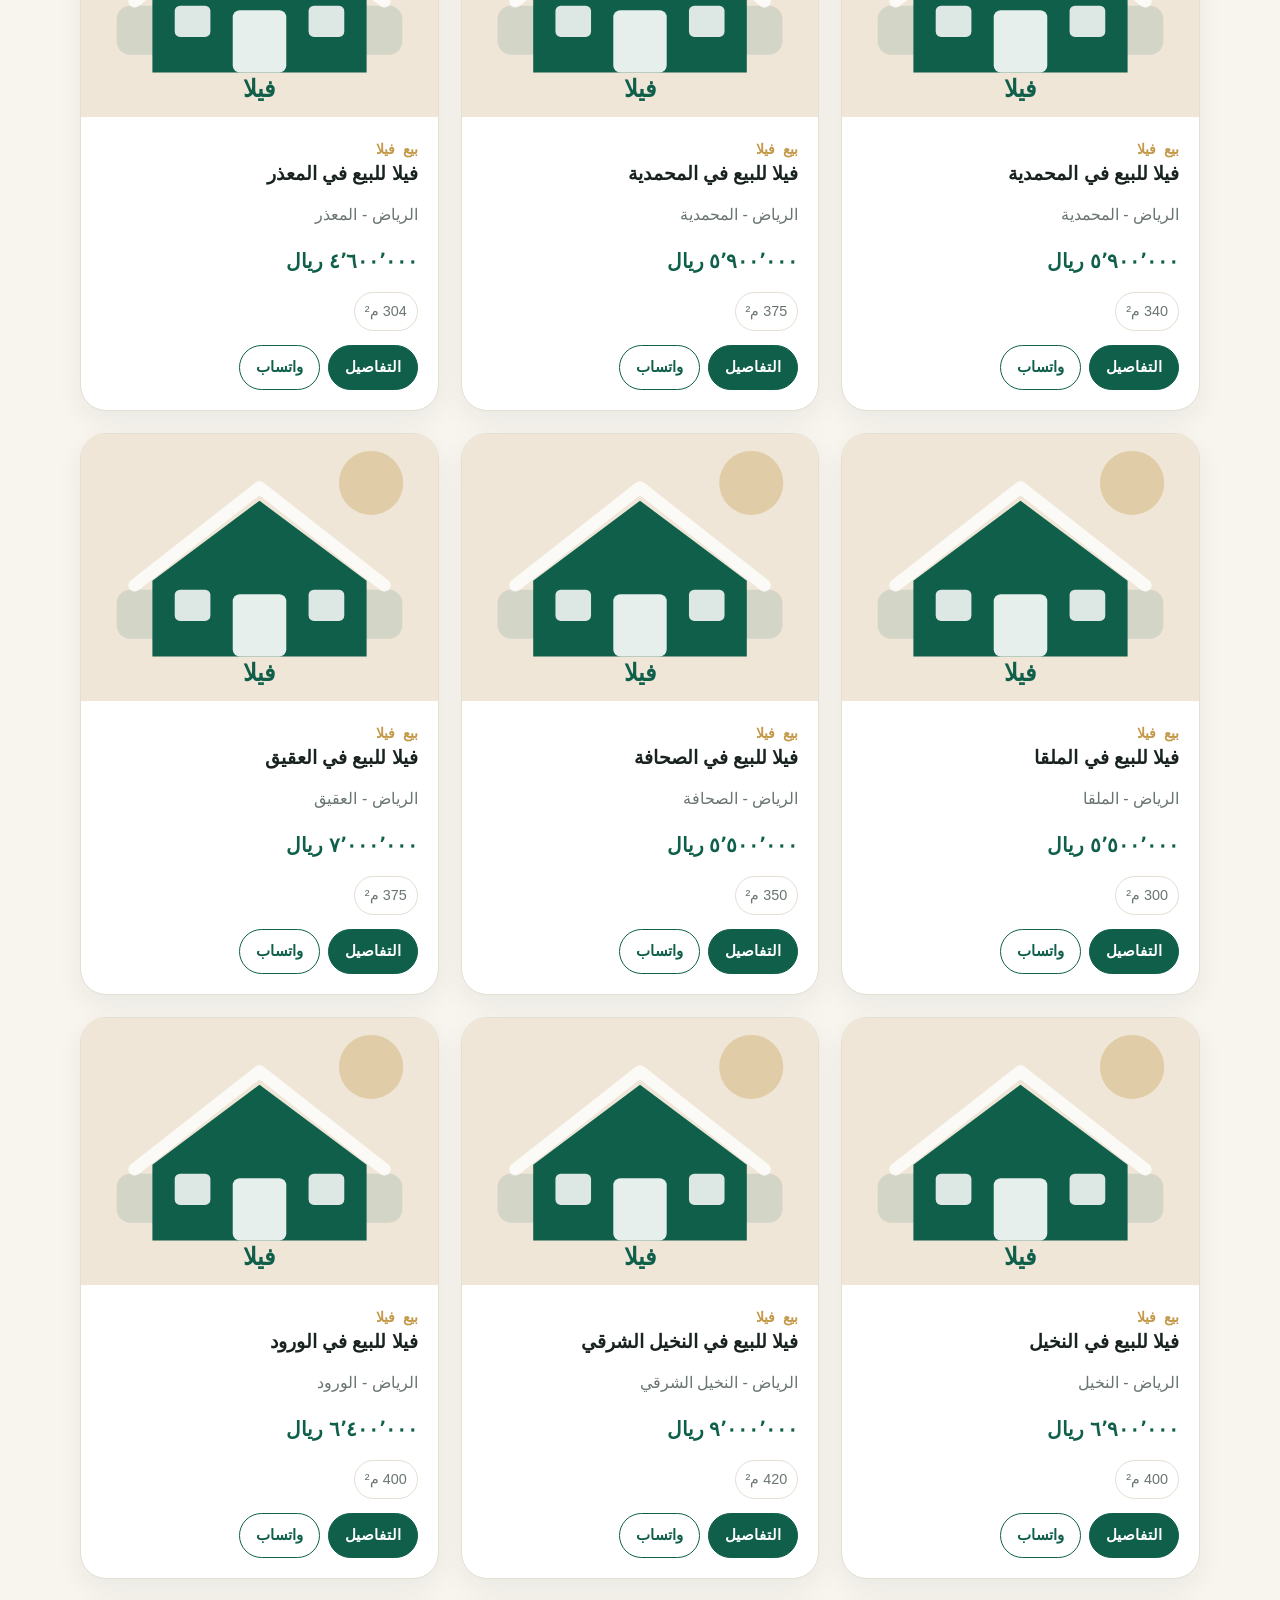
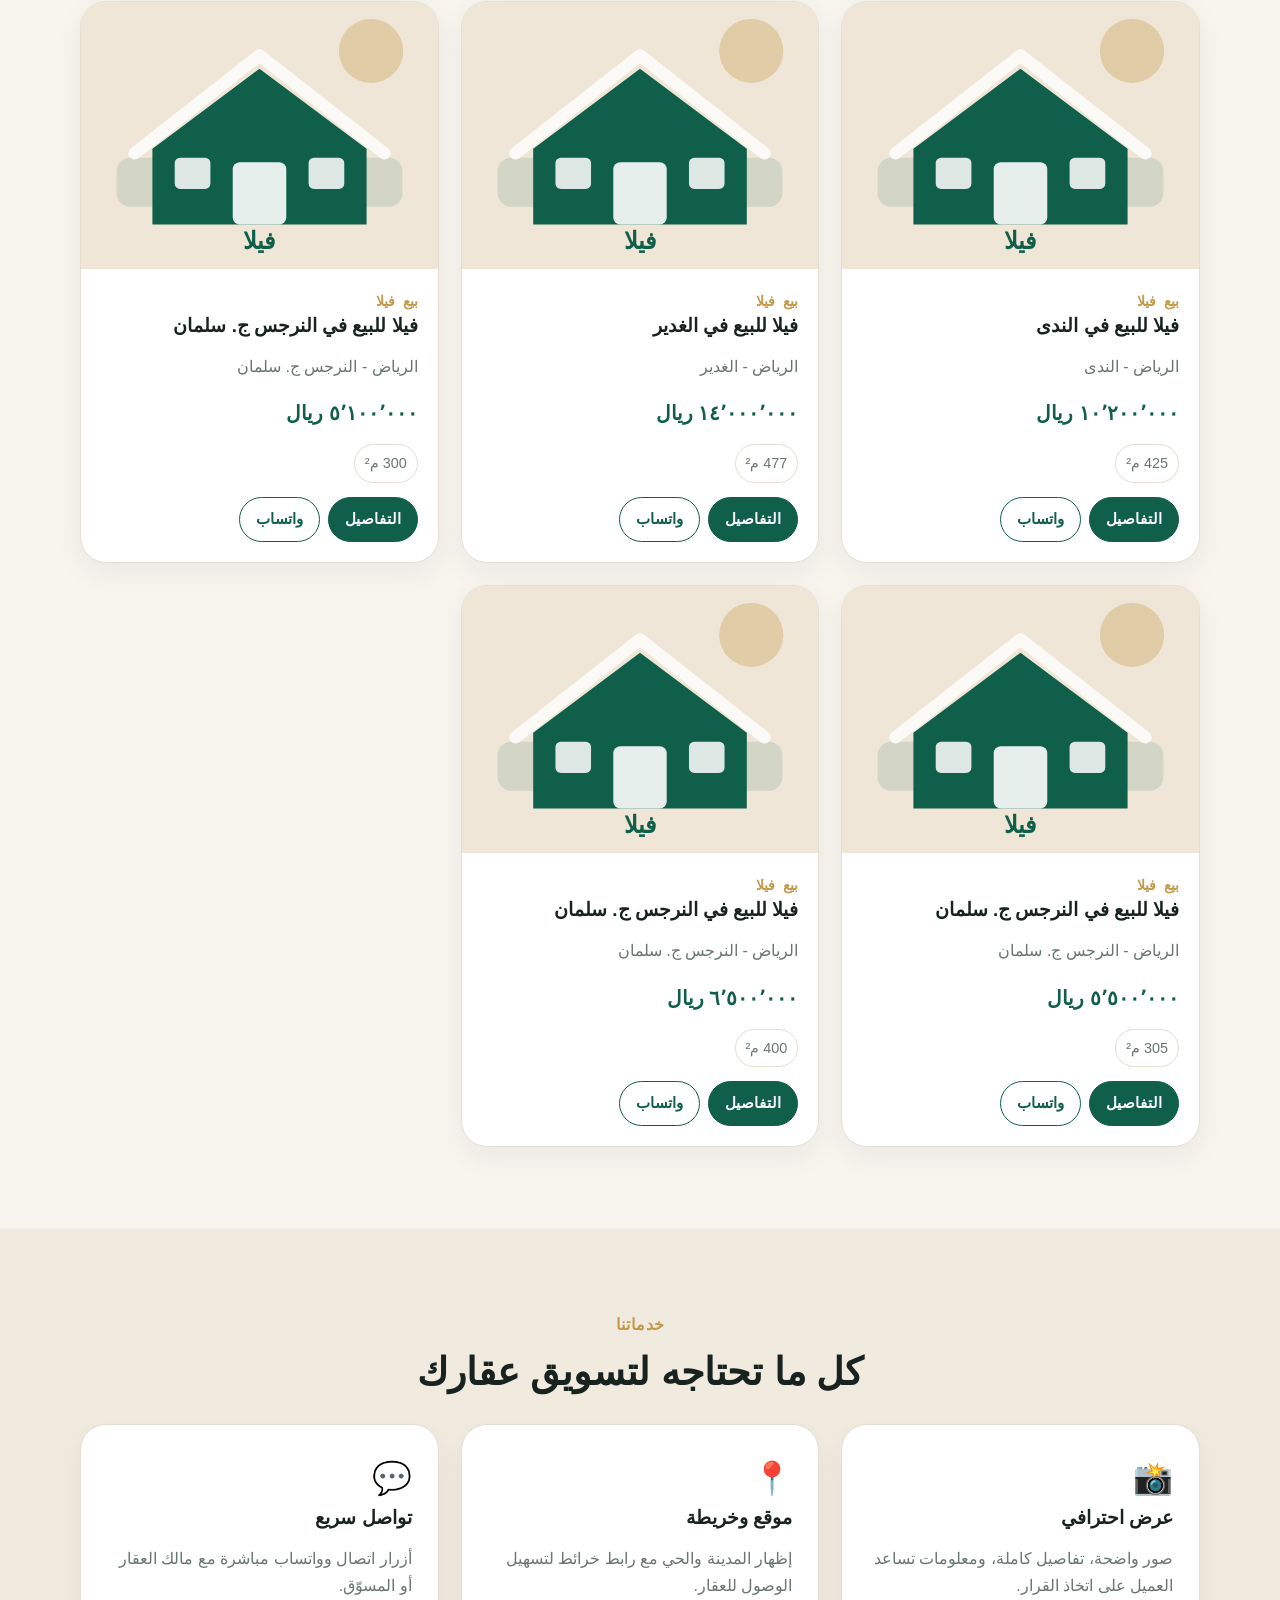
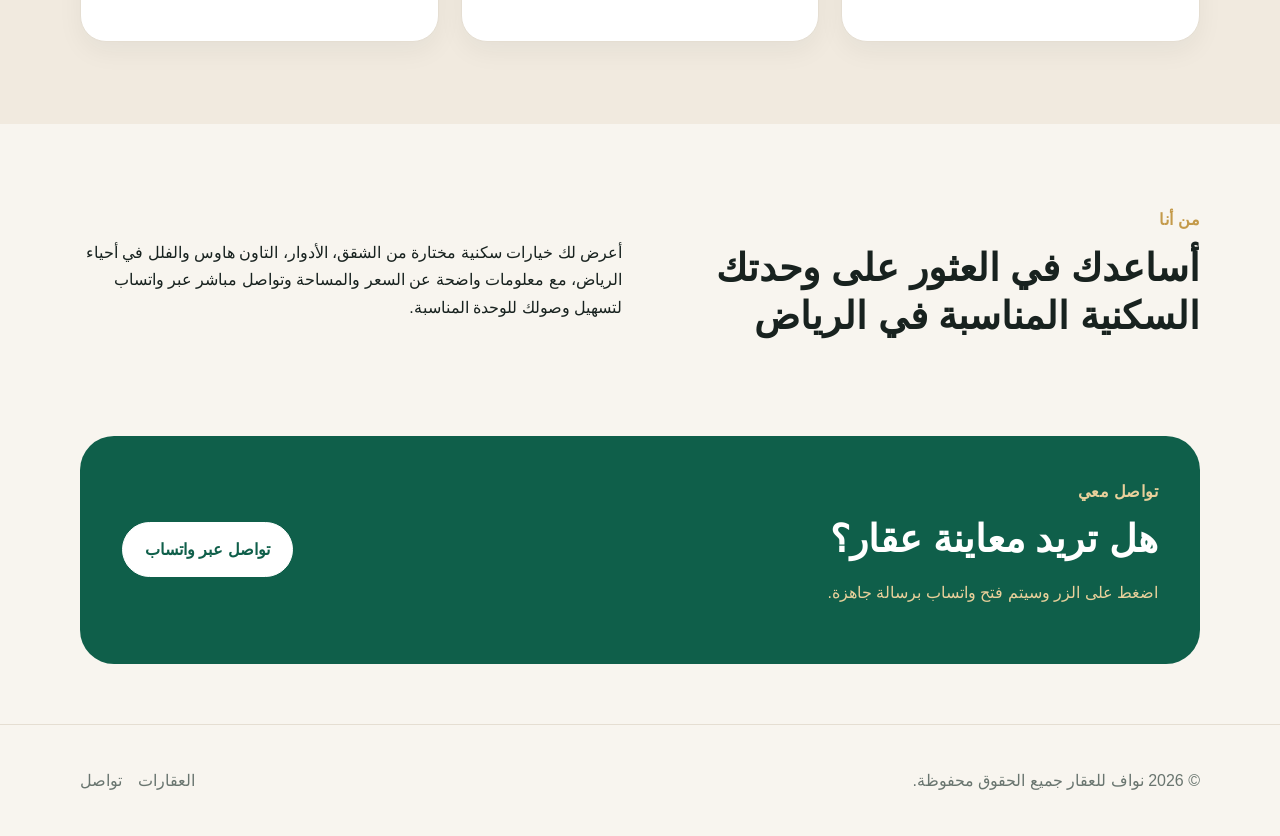
==== commit a85a22ff: "Update index.html" ====
--- a/index.html
+++ b/index.html
@@ -42,7 +42,7 @@
           </div>
         </div>
         <div class="hero-card">
-          <img src="assets/img/hero-building.svg" alt="واجهة عقارية حديثة" />
+          <img src="assets/img/4_8nd.jpg" alt="واجهة عقارية حديثة" />
          
         </div>
       </div>
